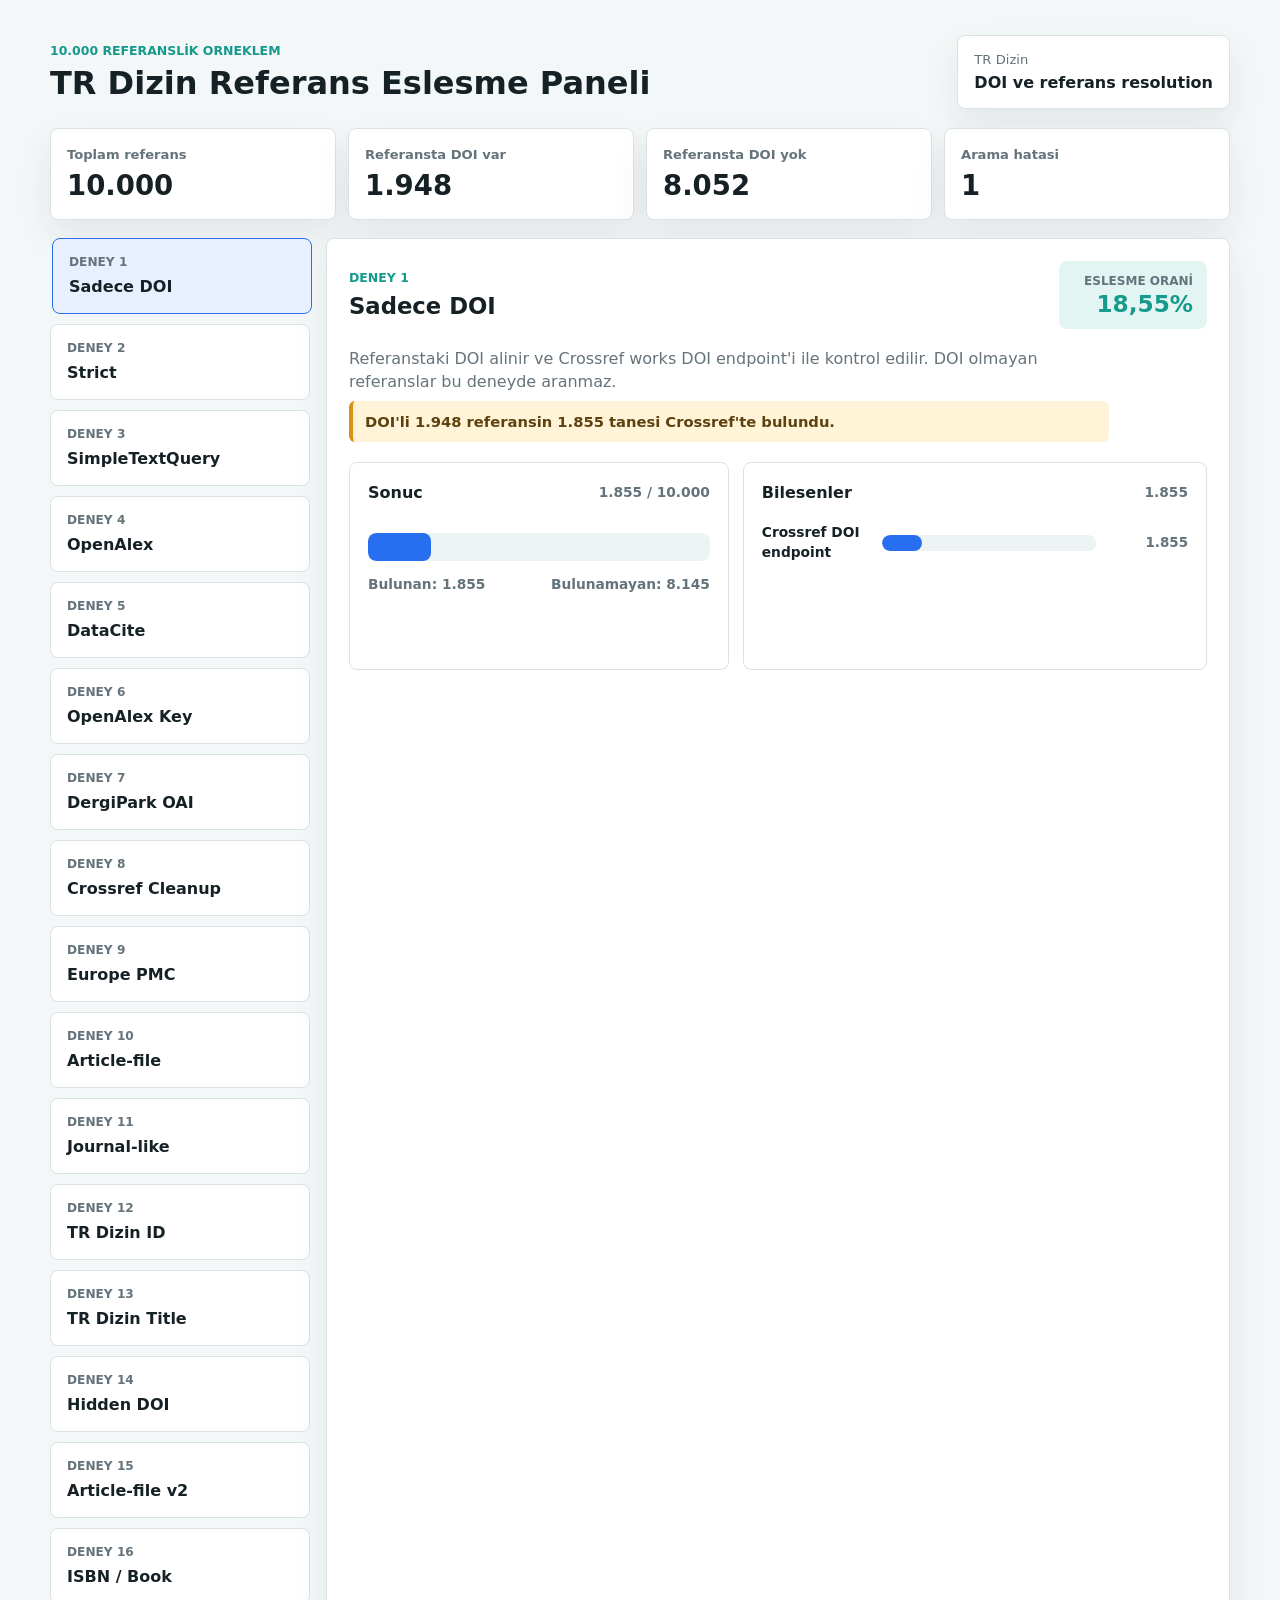
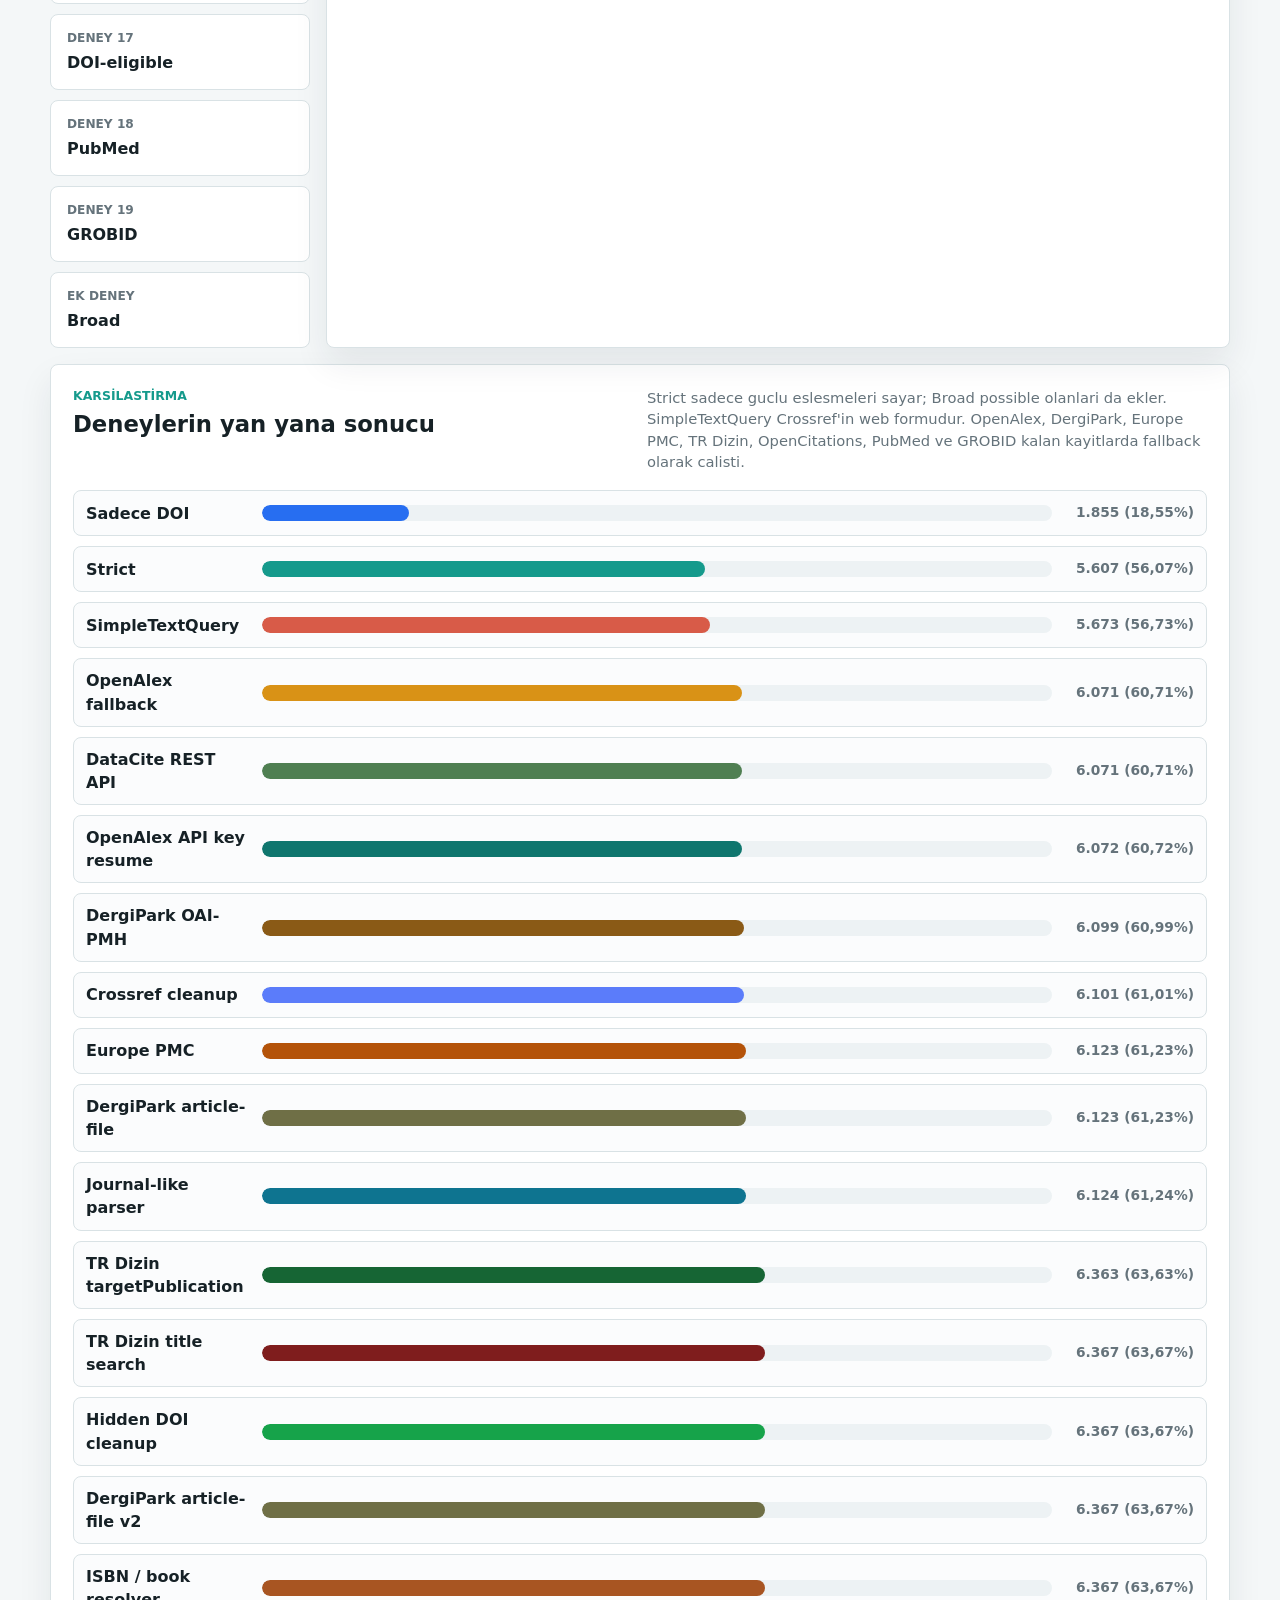
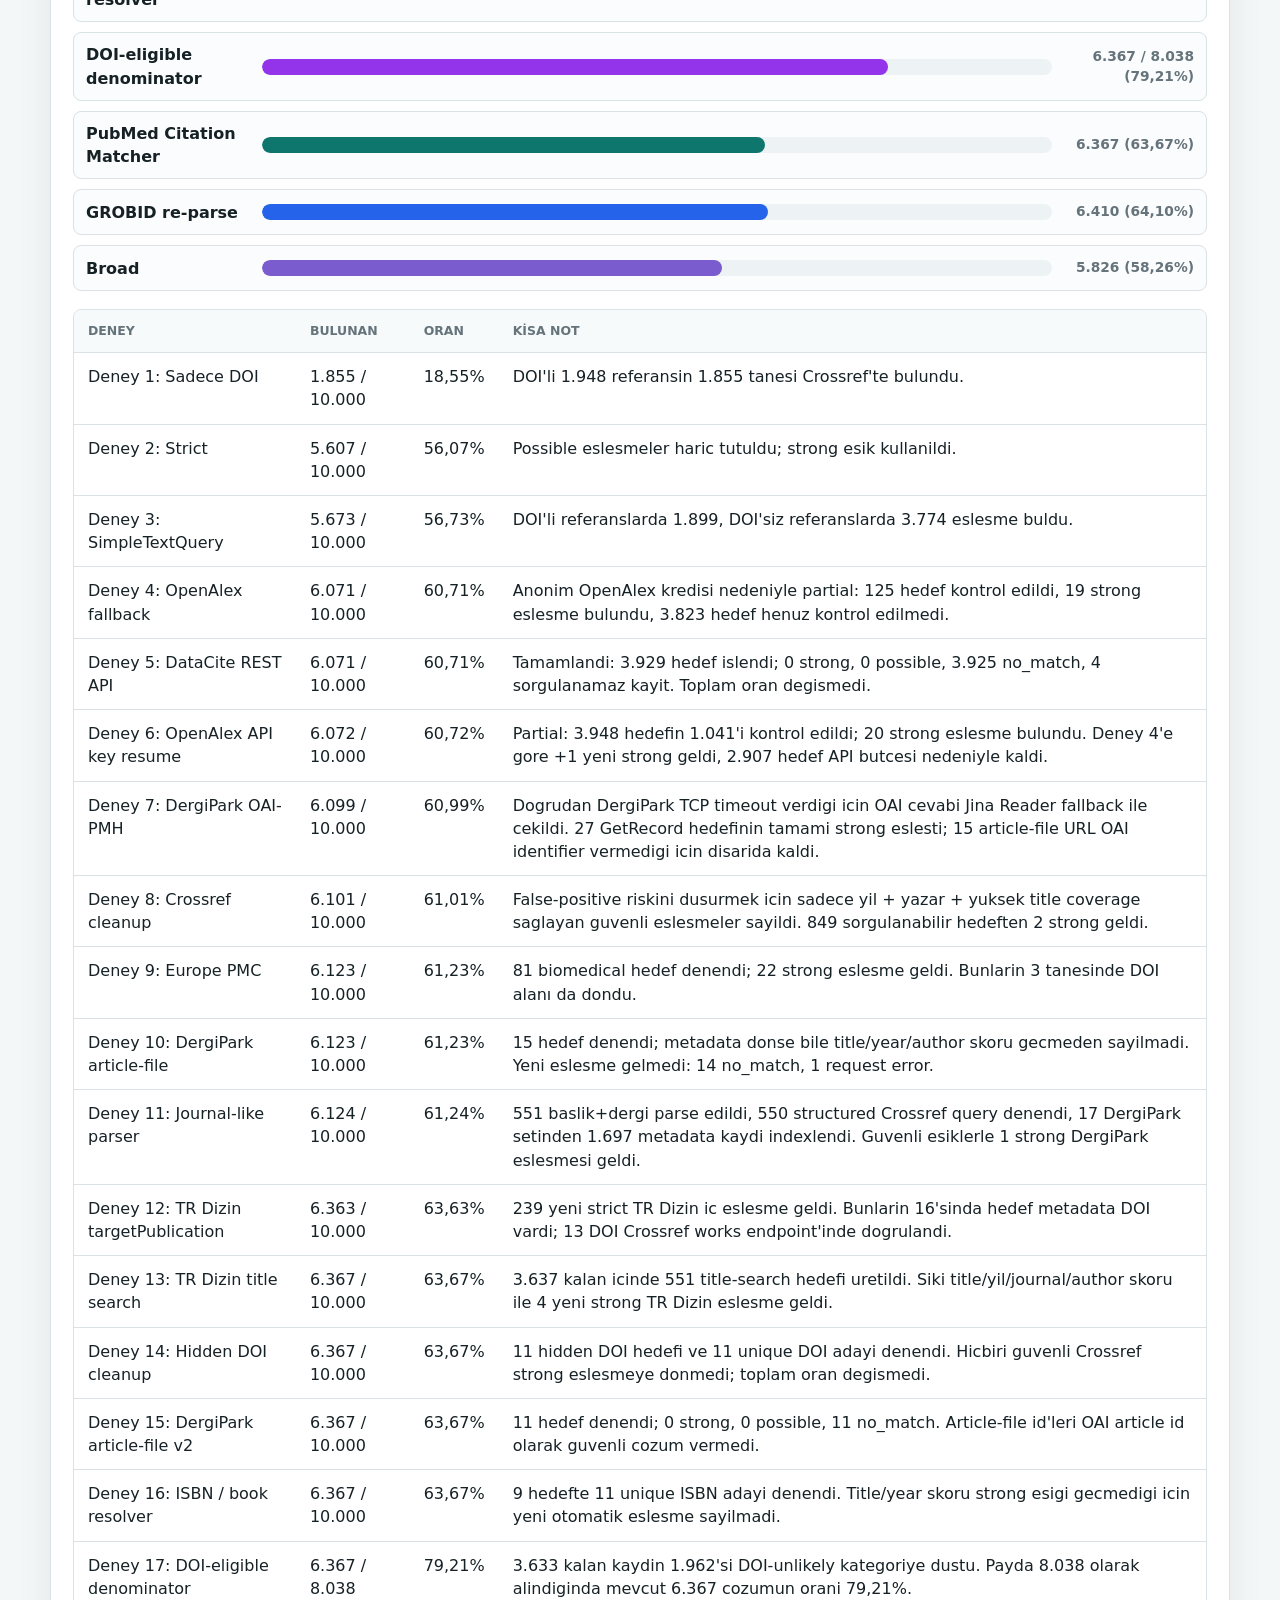
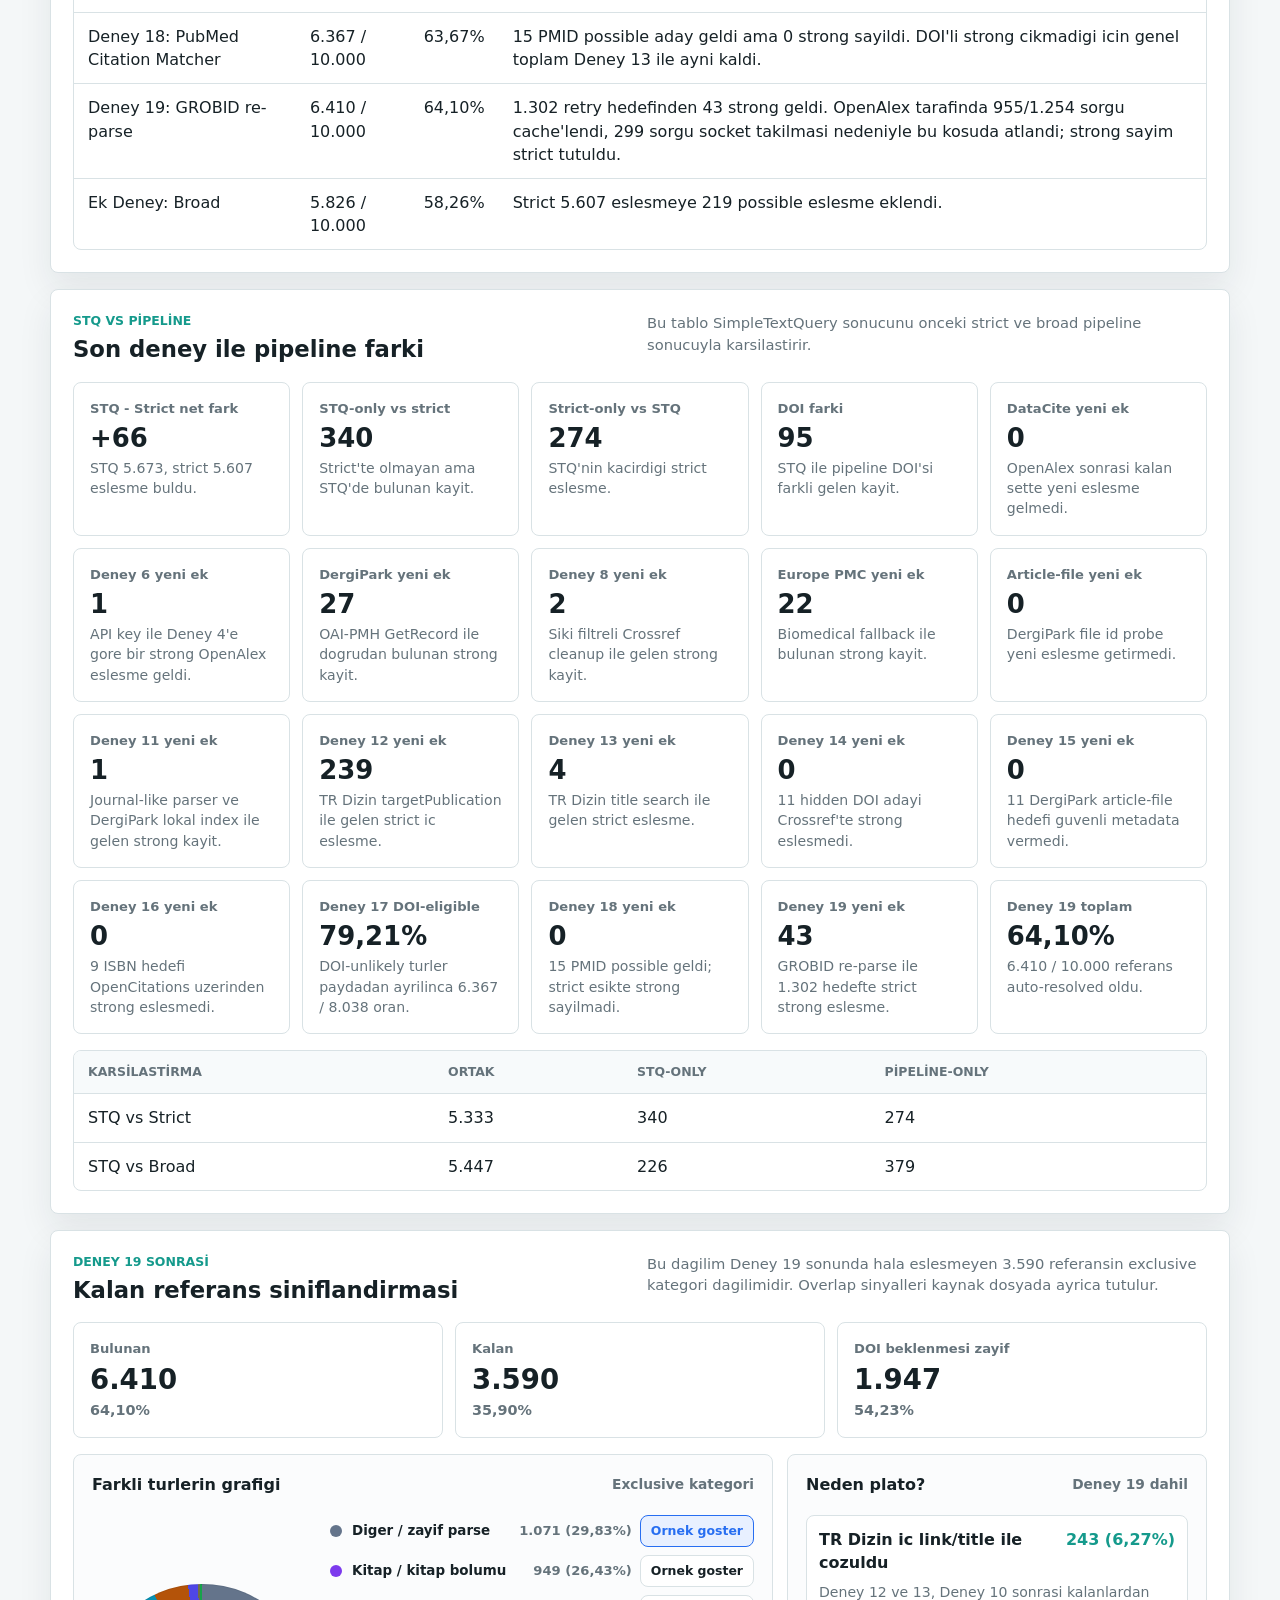
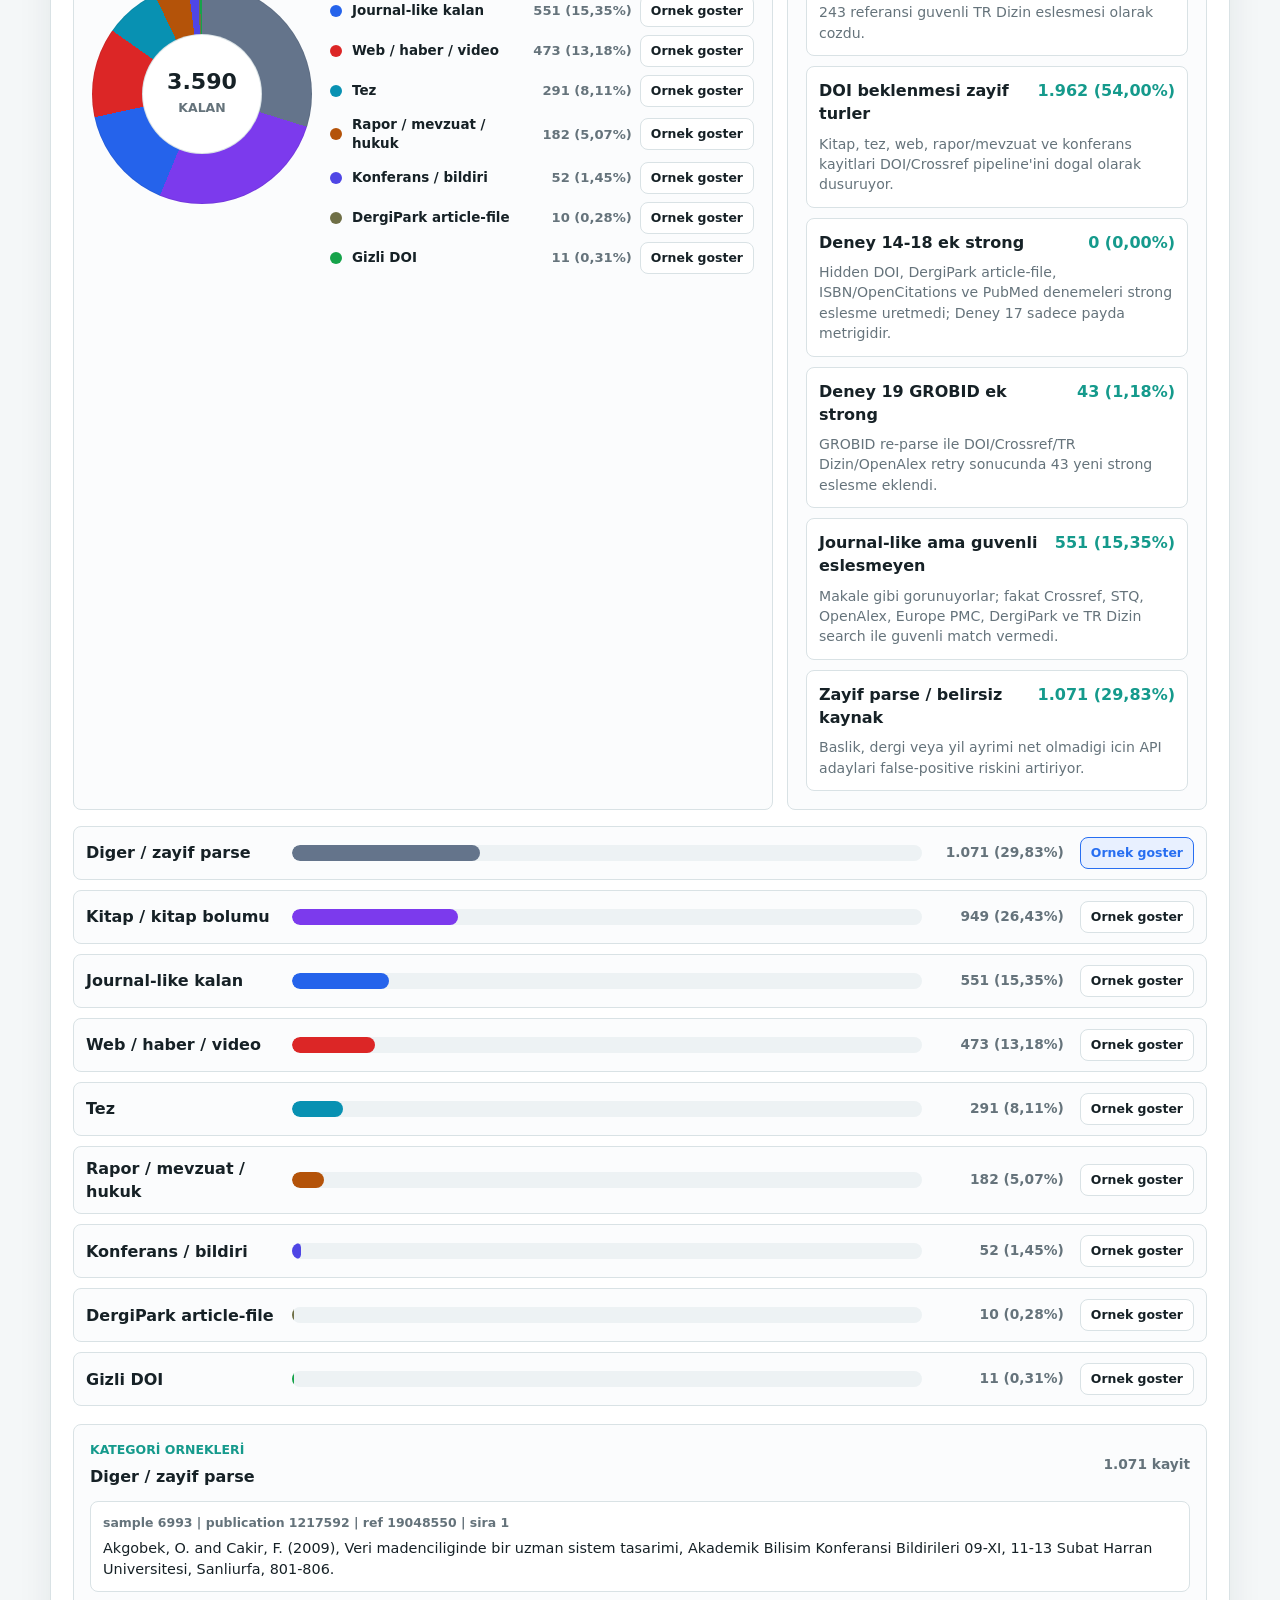
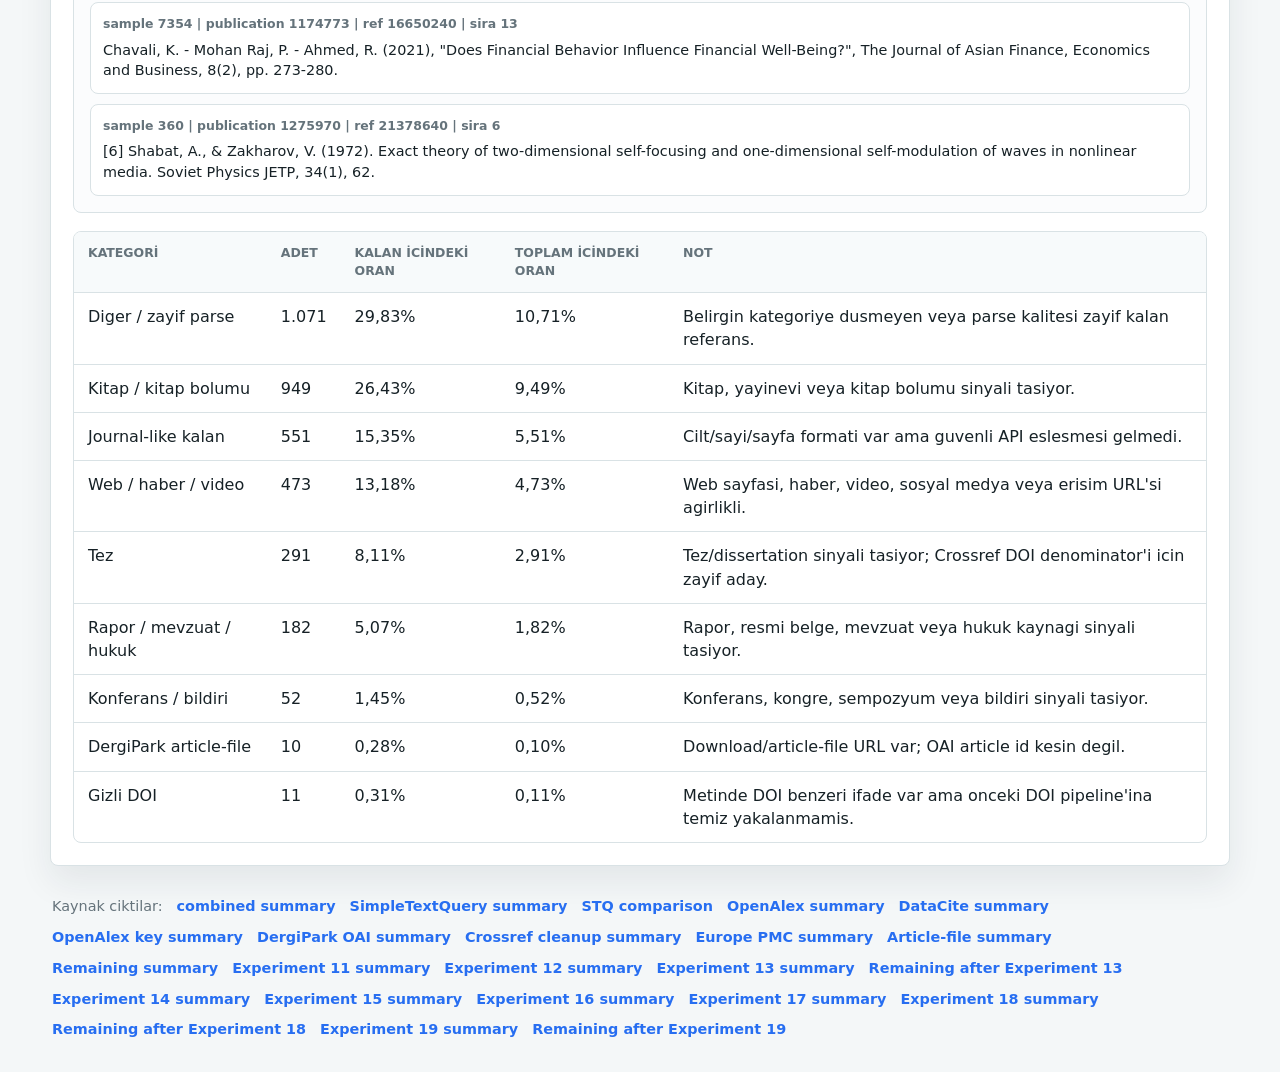
==== crossref_stats_dashboard/index.html @ e0c3d5b5 "Add TR Dizin reference matching bundle" ====
<!doctype html>
<html lang="tr">
  <head>
    <meta charset="utf-8">
    <meta name="viewport" content="width=device-width, initial-scale=1">
    <title>TR Dizin Referans Eslesme Paneli</title>
    <link rel="stylesheet" href="styles.css">
  </head>
  <body>
    <main class="dashboard-shell">
      <header class="topbar">
        <div>
          <p class="eyebrow">10.000 referanslik orneklem</p>
          <h1>TR Dizin Referans Eslesme Paneli</h1>
        </div>
        <div class="run-meta" aria-label="Calisma ozeti">
          <span>TR Dizin</span>
          <strong>DOI ve referans resolution</strong>
        </div>
      </header>

      <section class="summary-strip" aria-label="Genel metrikler">
        <article class="metric-tile">
          <span>Toplam referans</span>
          <strong id="totalReferences">10.000</strong>
        </article>
        <article class="metric-tile">
          <span>Referansta DOI var</span>
          <strong id="doiReferences">1.948</strong>
        </article>
        <article class="metric-tile">
          <span>Referansta DOI yok</span>
          <strong id="noDoiReferences">8.052</strong>
        </article>
        <article class="metric-tile">
          <span>Arama hatasi</span>
          <strong id="searchErrors">0</strong>
        </article>
      </section>

      <section class="experiment-layout">
        <aside class="experiment-list" aria-label="Deney secimi">
          <button class="experiment-button is-active" type="button" data-experiment="doi">
            <span>Deney 1</span>
            <strong>Sadece DOI</strong>
          </button>
          <button class="experiment-button" type="button" data-experiment="strict">
            <span>Deney 2</span>
            <strong>Strict</strong>
          </button>
          <button class="experiment-button" type="button" data-experiment="stq">
            <span>Deney 3</span>
            <strong>SimpleTextQuery</strong>
          </button>
          <button class="experiment-button" type="button" data-experiment="openalex">
            <span>Deney 4</span>
            <strong>OpenAlex</strong>
          </button>
          <button class="experiment-button" type="button" data-experiment="datacite">
            <span>Deney 5</span>
            <strong>DataCite</strong>
          </button>
          <button class="experiment-button" type="button" data-experiment="openalex-key">
            <span>Deney 6</span>
            <strong>OpenAlex Key</strong>
          </button>
          <button class="experiment-button" type="button" data-experiment="dergipark">
            <span>Deney 7</span>
            <strong>DergiPark OAI</strong>
          </button>
          <button class="experiment-button" type="button" data-experiment="crossref-cleanup">
            <span>Deney 8</span>
            <strong>Crossref Cleanup</strong>
          </button>
          <button class="experiment-button" type="button" data-experiment="europepmc">
            <span>Deney 9</span>
            <strong>Europe PMC</strong>
          </button>
          <button class="experiment-button" type="button" data-experiment="dergipark-file">
            <span>Deney 10</span>
            <strong>Article-file</strong>
          </button>
          <button class="experiment-button" type="button" data-experiment="journal-like-parser">
            <span>Deney 11</span>
            <strong>Journal-like</strong>
          </button>
          <button class="experiment-button" type="button" data-experiment="trdizin-target">
            <span>Deney 12</span>
            <strong>TR Dizin ID</strong>
          </button>
          <button class="experiment-button" type="button" data-experiment="trdizin-title">
            <span>Deney 13</span>
            <strong>TR Dizin Title</strong>
          </button>
          <button class="experiment-button" type="button" data-experiment="hidden-doi">
            <span>Deney 14</span>
            <strong>Hidden DOI</strong>
          </button>
          <button class="experiment-button" type="button" data-experiment="dergipark-file-v2">
            <span>Deney 15</span>
            <strong>Article-file v2</strong>
          </button>
          <button class="experiment-button" type="button" data-experiment="isbn-book">
            <span>Deney 16</span>
            <strong>ISBN / Book</strong>
          </button>
          <button class="experiment-button" type="button" data-experiment="doi-eligible">
            <span>Deney 17</span>
            <strong>DOI-eligible</strong>
          </button>
          <button class="experiment-button" type="button" data-experiment="pubmed">
            <span>Deney 18</span>
            <strong>PubMed</strong>
          </button>
          <button class="experiment-button" type="button" data-experiment="grobid-reparse">
            <span>Deney 19</span>
            <strong>GROBID</strong>
          </button>
          <button class="experiment-button" type="button" data-experiment="broad">
            <span>Ek Deney</span>
            <strong>Broad</strong>
          </button>
        </aside>

        <section class="experiment-detail" aria-live="polite">
          <div class="detail-heading">
            <div>
              <p id="experimentLabel" class="eyebrow">Deney 1</p>
              <h2 id="experimentTitle">Sadece DOI</h2>
            </div>
            <div class="rate-badge">
              <span>Eslesme orani</span>
              <strong id="experimentRate">18,55%</strong>
            </div>
          </div>

          <p id="experimentDescription" class="experiment-copy">
            Referanstaki DOI alinir ve Crossref works DOI endpoint'i ile kontrol edilir.
          </p>
          <p id="experimentNote" class="experiment-note">
            DOI'li 1.948 referansin 1.855 tanesi Crossref'te bulundu.
          </p>

          <div class="result-grid">
            <article class="result-panel">
              <div class="panel-title-row">
                <h3>Sonuc</h3>
                <span id="matchCount">1.855 / 10.000</span>
              </div>
              <div class="bar-track" aria-hidden="true">
                <div id="matchBar" class="bar-fill"></div>
              </div>
              <div class="split-row">
                <span id="foundText">Bulunan: 1.855</span>
                <span id="missingText">Bulunamayan: 8.145</span>
              </div>
            </article>

            <article class="result-panel">
              <div class="panel-title-row">
                <h3>Bilesenler</h3>
                <span id="componentTotal">1.855</span>
              </div>
              <div id="componentBars" class="component-bars"></div>
            </article>
          </div>
        </section>
      </section>

      <section class="comparison-section">
        <div class="section-heading">
          <div>
            <p class="eyebrow">Karsilastirma</p>
            <h2>Deneylerin yan yana sonucu</h2>
          </div>
          <p>Strict sadece guclu eslesmeleri sayar; Broad possible olanlari da ekler. SimpleTextQuery Crossref'in web formudur. OpenAlex, DergiPark, Europe PMC, TR Dizin, OpenCitations, PubMed ve GROBID kalan kayitlarda fallback olarak calisti.</p>
        </div>

        <div id="comparisonBars" class="comparison-bars" aria-label="Deney eslesme oranlari"></div>

        <div class="table-wrap">
          <table>
            <thead>
              <tr>
                <th>Deney</th>
                <th>Bulunan</th>
                <th>Oran</th>
                <th>Kisa not</th>
              </tr>
            </thead>
            <tbody id="experimentTable"></tbody>
          </table>
        </div>
      </section>

      <section class="comparison-section">
        <div class="section-heading">
          <div>
            <p class="eyebrow">STQ vs Pipeline</p>
            <h2>Son deney ile pipeline farki</h2>
          </div>
          <p>Bu tablo SimpleTextQuery sonucunu onceki strict ve broad pipeline sonucuyla karsilastirir.</p>
        </div>

        <div class="delta-grid">
          <article class="delta-tile">
            <span>STQ - Strict net fark</span>
            <strong>+66</strong>
            <p>STQ 5.673, strict 5.607 eslesme buldu.</p>
          </article>
          <article class="delta-tile">
            <span>STQ-only vs strict</span>
            <strong>340</strong>
            <p>Strict'te olmayan ama STQ'de bulunan kayit.</p>
          </article>
          <article class="delta-tile">
            <span>Strict-only vs STQ</span>
            <strong>274</strong>
            <p>STQ'nin kacirdigi strict eslesme.</p>
          </article>
          <article class="delta-tile">
            <span>DOI farki</span>
            <strong>95</strong>
            <p>STQ ile pipeline DOI'si farkli gelen kayit.</p>
          </article>
          <article class="delta-tile">
            <span>DataCite yeni ek</span>
            <strong>0</strong>
            <p>OpenAlex sonrasi kalan sette yeni eslesme gelmedi.</p>
          </article>
          <article class="delta-tile">
            <span>Deney 6 yeni ek</span>
            <strong>1</strong>
            <p>API key ile Deney 4'e gore bir strong OpenAlex eslesme geldi.</p>
          </article>
          <article class="delta-tile">
            <span>DergiPark yeni ek</span>
            <strong>27</strong>
            <p>OAI-PMH GetRecord ile dogrudan bulunan strong kayit.</p>
          </article>
          <article class="delta-tile">
            <span>Deney 8 yeni ek</span>
            <strong>2</strong>
            <p>Siki filtreli Crossref cleanup ile gelen strong kayit.</p>
          </article>
          <article class="delta-tile">
            <span>Europe PMC yeni ek</span>
            <strong>22</strong>
            <p>Biomedical fallback ile bulunan strong kayit.</p>
          </article>
          <article class="delta-tile">
            <span>Article-file yeni ek</span>
            <strong>0</strong>
            <p>DergiPark file id probe yeni eslesme getirmedi.</p>
          </article>
          <article class="delta-tile">
            <span>Deney 11 yeni ek</span>
            <strong>1</strong>
            <p>Journal-like parser ve DergiPark lokal index ile gelen strong kayit.</p>
          </article>
          <article class="delta-tile">
            <span>Deney 12 yeni ek</span>
            <strong>239</strong>
            <p>TR Dizin targetPublication ile gelen strict ic eslesme.</p>
          </article>
          <article class="delta-tile">
            <span>Deney 13 yeni ek</span>
            <strong>4</strong>
            <p>TR Dizin title search ile gelen strict eslesme.</p>
          </article>
          <article class="delta-tile">
            <span>Deney 14 yeni ek</span>
            <strong>0</strong>
            <p>11 hidden DOI adayi Crossref'te strong eslesmedi.</p>
          </article>
          <article class="delta-tile">
            <span>Deney 15 yeni ek</span>
            <strong>0</strong>
            <p>11 DergiPark article-file hedefi guvenli metadata vermedi.</p>
          </article>
          <article class="delta-tile">
            <span>Deney 16 yeni ek</span>
            <strong>0</strong>
            <p>9 ISBN hedefi OpenCitations uzerinden strong eslesmedi.</p>
          </article>
          <article class="delta-tile">
            <span>Deney 17 DOI-eligible</span>
            <strong>79,21%</strong>
            <p>DOI-unlikely turler paydadan ayrilinca 6.367 / 8.038 oran.</p>
          </article>
          <article class="delta-tile">
            <span>Deney 18 yeni ek</span>
            <strong>0</strong>
            <p>15 PMID possible geldi; strict esikte strong sayilmadi.</p>
          </article>
          <article class="delta-tile">
            <span>Deney 19 yeni ek</span>
            <strong>43</strong>
            <p>GROBID re-parse ile 1.302 hedefte strict strong eslesme.</p>
          </article>
          <article class="delta-tile">
            <span>Deney 19 toplam</span>
            <strong>64,10%</strong>
            <p>6.410 / 10.000 referans auto-resolved oldu.</p>
          </article>
        </div>

        <div class="table-wrap compact-table">
          <table>
            <thead>
              <tr>
                <th>Karsilastirma</th>
                <th>Ortak</th>
                <th>STQ-only</th>
                <th>Pipeline-only</th>
              </tr>
            </thead>
            <tbody>
              <tr>
                <td>STQ vs Strict</td>
                <td>5.333</td>
                <td>340</td>
                <td>274</td>
              </tr>
              <tr>
                <td>STQ vs Broad</td>
                <td>5.447</td>
                <td>226</td>
                <td>379</td>
              </tr>
            </tbody>
          </table>
        </div>
      </section>

      <section class="comparison-section">
        <div class="section-heading">
          <div>
            <p class="eyebrow">Deney 19 sonrasi</p>
            <h2>Kalan referans siniflandirmasi</h2>
          </div>
          <p>Bu dagilim Deney 19 sonunda hala eslesmeyen 3.590 referansin exclusive kategori dagilimidir. Overlap sinyalleri kaynak dosyada ayrica tutulur.</p>
        </div>

        <div class="remaining-metrics">
          <article class="metric-tile">
            <span>Bulunan</span>
            <strong id="remainingFound">6.410</strong>
            <p id="remainingFoundRate">64,10%</p>
          </article>
          <article class="metric-tile">
            <span>Kalan</span>
            <strong id="remainingCount">3.590</strong>
            <p id="remainingRate">35,90%</p>
          </article>
          <article class="metric-tile">
            <span>DOI beklenmesi zayif</span>
            <strong id="doiUnlikelyCount">1.947</strong>
            <p id="doiUnlikelyRate">54,23%</p>
          </article>
        </div>

        <div class="type-chart-layout">
          <article class="type-chart-panel">
            <div class="panel-title-row">
              <h3>Farkli turlerin grafigi</h3>
              <span>Exclusive kategori</span>
            </div>
            <div class="type-chart-content">
              <div id="remainingTypeDonut" class="donut-chart" role="img" aria-label="Kalan referans tur dagilimi">
                <span>
                  <strong id="remainingTypeDonutCount">3.590</strong>
                  <small>Kalan</small>
                </span>
              </div>
              <div id="remainingTypeLegend" class="donut-legend"></div>
            </div>
          </article>

          <article class="type-chart-panel">
            <div class="panel-title-row">
              <h3>Neden plato?</h3>
              <span>Deney 19 dahil</span>
            </div>
            <div id="remainingReasonList" class="reason-list"></div>
          </article>
        </div>

        <div id="remainingCategoryBars" class="comparison-bars" aria-label="Kalan kategori oranlari"></div>
        <div id="categoryExamplePanel" class="category-example-panel" aria-live="polite"></div>

        <div class="table-wrap">
          <table>
            <thead>
              <tr>
                <th>Kategori</th>
                <th>Adet</th>
                <th>Kalan icindeki oran</th>
                <th>Toplam icindeki oran</th>
                <th>Not</th>
              </tr>
            </thead>
            <tbody id="remainingCategoryTable"></tbody>
          </table>
        </div>
      </section>

      <footer class="source-footer">
        <span>Kaynak ciktilar:</span>
        <a href="../trdizin_crossref_doi_stats_10k/combined_crossref_matching_summary.json">combined summary</a>
        <a href="../trdizin_crossref_doi_stats_10k/simple_text_query_combined/simple_text_query_summary.json">SimpleTextQuery summary</a>
        <a href="../trdizin_crossref_doi_stats_10k/simple_text_query_combined/simple_text_query_vs_pipeline_summary.json">STQ comparison</a>
        <a href="../trdizin_crossref_doi_stats_10k/openalex_fallback/openalex_fallback_summary.json">OpenAlex summary</a>
        <a href="../trdizin_crossref_doi_stats_10k/datacite_fallback/datacite_fallback_summary.json">DataCite summary</a>
        <a href="../trdizin_crossref_doi_stats_10k/openalex_api_key_fallback/openalex_fallback_summary.json">OpenAlex key summary</a>
        <a href="../trdizin_crossref_doi_stats_10k/dergipark_oai_fallback/dergipark_oai_summary.json">DergiPark OAI summary</a>
        <a href="../trdizin_crossref_doi_stats_10k/crossref_cleanup_fallback/crossref_cleanup_summary.json">Crossref cleanup summary</a>
        <a href="../trdizin_crossref_doi_stats_10k/europepmc_fallback/europepmc_fallback_summary.json">Europe PMC summary</a>
        <a href="../trdizin_crossref_doi_stats_10k/dergipark_article_file_probe/dergipark_article_file_probe_summary.json">Article-file summary</a>
        <a href="../trdizin_crossref_doi_stats_10k/remaining_after_experiment10/remaining_after_experiment10_summary.json">Remaining summary</a>
        <a href="../trdizin_crossref_doi_stats_10k/experiment11_journal_like/experiment11_summary.json">Experiment 11 summary</a>
        <a href="../trdizin_crossref_doi_stats_10k/experiment12_trdizin_target/trdizin_target_publication_summary.json">Experiment 12 summary</a>
        <a href="../trdizin_crossref_doi_stats_10k/experiment13_trdizin_title_search/trdizin_title_search_summary.json">Experiment 13 summary</a>
        <a href="../trdizin_crossref_doi_stats_10k/remaining_after_experiment13/remaining_after_experiment13_summary.json">Remaining after Experiment 13</a>
        <a href="../trdizin_crossref_doi_stats_10k/experiment14_hidden_doi/hidden_doi_summary.json">Experiment 14 summary</a>
        <a href="../trdizin_crossref_doi_stats_10k/experiment15_dergipark_article_file/dergipark_article_file_summary.json">Experiment 15 summary</a>
        <a href="../trdizin_crossref_doi_stats_10k/experiment16_isbn_book/isbn_book_summary.json">Experiment 16 summary</a>
        <a href="../trdizin_crossref_doi_stats_10k/experiment17_doi_eligible_denominator/doi_eligible_denominator_summary.json">Experiment 17 summary</a>
        <a href="../trdizin_crossref_doi_stats_10k/experiment18_pubmed_citation_matcher/pubmed_citation_summary.json">Experiment 18 summary</a>
        <a href="../trdizin_crossref_doi_stats_10k/remaining_after_experiment18/remaining_after_experiment18_summary.json">Remaining after Experiment 18</a>
        <a href="../trdizin_crossref_doi_stats_10k/experiment19_grobid_reparse/grobid_reparse_summary.json">Experiment 19 summary</a>
        <a href="../trdizin_crossref_doi_stats_10k/remaining_after_experiment19/remaining_after_experiment19_summary.json">Remaining after Experiment 19</a>
      </footer>
    </main>

    <script src="app.js"></script>
  </body>
</html>
---- crossref_stats_dashboard/styles.css ----
:root {
  --bg: #f4f7f8;
  --panel: #ffffff;
  --ink: #162126;
  --muted: #65737b;
  --line: #d9e2e5;
  --blue: #276ef1;
  --teal: #159a8c;
  --amber: #d99216;
  --coral: #d85b48;
  --violet: #7a5ccf;
  --soft-blue: #e8f0ff;
  --soft-teal: #e3f5f2;
  --soft-amber: #fff3d8;
  --soft-coral: #fde9e5;
  --shadow: 0 16px 34px rgba(20, 39, 48, 0.08);
}

* {
  box-sizing: border-box;
}

body {
  margin: 0;
  background: var(--bg);
  color: var(--ink);
  font-family: Inter, ui-sans-serif, system-ui, -apple-system, BlinkMacSystemFont, "Segoe UI", sans-serif;
  line-height: 1.45;
}

button,
input,
select,
textarea {
  font: inherit;
}

.dashboard-shell {
  width: min(1180px, calc(100% - 32px));
  margin: 0 auto;
  padding: 24px 0 32px;
}

.topbar {
  min-height: 96px;
  display: flex;
  align-items: center;
  justify-content: space-between;
  gap: 20px;
}

.eyebrow {
  margin: 0 0 6px;
  color: var(--teal);
  font-size: 0.78rem;
  font-weight: 800;
  text-transform: uppercase;
}

h1,
h2,
h3,
p {
  margin-top: 0;
}

h1 {
  margin-bottom: 0;
  font-size: 2rem;
  line-height: 1.12;
}

h2 {
  margin-bottom: 0;
  font-size: 1.42rem;
  line-height: 1.2;
}

h3 {
  margin-bottom: 0;
  font-size: 1rem;
}

.run-meta {
  min-width: 220px;
  padding: 14px 16px;
  border: 1px solid var(--line);
  border-radius: 8px;
  background: var(--panel);
  box-shadow: var(--shadow);
}

.run-meta span,
.run-meta strong {
  display: block;
}

.run-meta span {
  color: var(--muted);
  font-size: 0.82rem;
}

.run-meta strong {
  margin-top: 2px;
}

.summary-strip {
  display: grid;
  grid-template-columns: repeat(4, minmax(0, 1fr));
  gap: 12px;
  margin: 8px 0 18px;
}

.metric-tile,
.result-panel,
.delta-tile {
  border: 1px solid var(--line);
  border-radius: 8px;
  background: var(--panel);
  box-shadow: var(--shadow);
}

.metric-tile {
  min-height: 92px;
  padding: 16px;
}

.metric-tile span,
.delta-tile span {
  display: block;
  color: var(--muted);
  font-size: 0.82rem;
  font-weight: 700;
}

.metric-tile strong {
  display: block;
  margin-top: 6px;
  font-size: 1.72rem;
  line-height: 1.1;
}

.experiment-layout {
  display: grid;
  grid-template-columns: 260px minmax(0, 1fr);
  gap: 16px;
  align-items: stretch;
}

.experiment-list {
  display: grid;
  gap: 10px;
  align-content: start;
}

.experiment-button {
  width: 100%;
  min-height: 76px;
  padding: 14px 16px;
  border: 1px solid var(--line);
  border-radius: 8px;
  background: var(--panel);
  color: var(--ink);
  cursor: pointer;
  text-align: left;
  transition: border-color 160ms ease, background 160ms ease, transform 160ms ease;
}

.experiment-button:hover {
  border-color: var(--blue);
}

.experiment-button:focus-visible {
  outline: 3px solid rgba(39, 110, 241, 0.24);
  outline-offset: 2px;
}

.experiment-button.is-active {
  border-color: var(--blue);
  background: var(--soft-blue);
  transform: translateX(2px);
}

.experiment-button span,
.experiment-button strong {
  display: block;
}

.experiment-button span {
  color: var(--muted);
  font-size: 0.76rem;
  font-weight: 800;
  text-transform: uppercase;
}

.experiment-button strong {
  margin-top: 4px;
  font-size: 1rem;
}

.experiment-detail,
.comparison-section {
  border: 1px solid var(--line);
  border-radius: 8px;
  background: var(--panel);
  box-shadow: var(--shadow);
}

.experiment-detail {
  padding: 22px;
}

.detail-heading,
.section-heading,
.panel-title-row,
.split-row,
.comparison-row {
  display: flex;
  align-items: center;
  justify-content: space-between;
  gap: 16px;
}

.rate-badge {
  min-width: 148px;
  padding: 12px 14px;
  border-radius: 8px;
  background: var(--soft-teal);
  text-align: right;
}

.rate-badge span {
  display: block;
  color: var(--muted);
  font-size: 0.75rem;
  font-weight: 800;
  text-transform: uppercase;
}

.rate-badge strong {
  display: block;
  margin-top: 2px;
  color: var(--teal);
  font-size: 1.45rem;
  line-height: 1.05;
}

.experiment-copy {
  max-width: 720px;
  margin: 18px 0 8px;
  color: var(--muted);
}

.experiment-note {
  max-width: 760px;
  margin-bottom: 20px;
  padding: 10px 12px;
  border-left: 4px solid var(--amber);
  border-radius: 6px;
  background: var(--soft-amber);
  color: #5d4210;
  font-size: 0.92rem;
  font-weight: 700;
}

.result-grid {
  display: grid;
  grid-template-columns: minmax(0, 0.9fr) minmax(0, 1.1fr);
  gap: 14px;
}

.result-panel {
  min-height: 208px;
  padding: 18px;
  box-shadow: none;
}

.panel-title-row span,
.split-row span {
  color: var(--muted);
  font-size: 0.86rem;
  font-weight: 700;
}

.bar-track {
  width: 100%;
  height: 28px;
  margin: 28px 0 14px;
  overflow: hidden;
  border-radius: 8px;
  background: #edf2f4;
}

.bar-fill {
  height: 100%;
  width: 0;
  min-width: 2px;
  border-radius: 8px;
  background: var(--blue);
  transition: width 260ms ease;
}

.component-bars {
  display: grid;
  gap: 12px;
  margin-top: 18px;
}

.component-item {
  display: grid;
  grid-template-columns: minmax(110px, 1fr) minmax(0, 2fr) 82px;
  gap: 10px;
  align-items: center;
  min-height: 34px;
}

.component-label {
  color: var(--ink);
  font-size: 0.86rem;
  font-weight: 700;
}

.component-track {
  height: 16px;
  overflow: hidden;
  border-radius: 8px;
  background: #edf2f4;
}

.component-fill {
  height: 100%;
  width: 0;
  border-radius: 8px;
  transition: width 260ms ease;
}

.component-value {
  color: var(--muted);
  font-size: 0.84rem;
  font-weight: 800;
  text-align: right;
}

.comparison-section {
  margin-top: 16px;
  padding: 22px;
}

.section-heading {
  align-items: flex-start;
  margin-bottom: 18px;
}

.section-heading p:last-child {
  max-width: 560px;
  margin-bottom: 0;
  color: var(--muted);
  font-size: 0.92rem;
}

.comparison-bars {
  display: grid;
  gap: 10px;
  margin-bottom: 18px;
}

.comparison-row {
  min-height: 46px;
  padding: 10px 12px;
  border: 1px solid var(--line);
  border-radius: 8px;
  background: #fbfcfd;
}

.remaining-row {
  display: flex;
  align-items: center;
  justify-content: space-between;
  gap: 16px;
  min-height: 46px;
  padding: 10px 12px;
  border: 1px solid var(--line);
  border-radius: 8px;
  background: #fbfcfd;
}

.comparison-name {
  width: 160px;
  font-weight: 800;
}

.remaining-name {
  width: 190px;
  font-weight: 800;
}

.category-example-button {
  min-width: 104px;
  min-height: 32px;
  padding: 7px 10px;
  border: 1px solid var(--line);
  border-radius: 8px;
  background: var(--panel);
  color: var(--ink);
  cursor: pointer;
  font-size: 0.78rem;
  font-weight: 800;
  line-height: 1.1;
  white-space: nowrap;
}

.category-example-button:hover,
.category-example-button.is-active {
  border-color: var(--blue);
  background: var(--soft-blue);
  color: var(--blue);
}

.category-example-button:focus-visible {
  outline: 3px solid rgba(39, 110, 241, 0.24);
  outline-offset: 2px;
}

.comparison-track {
  flex: 1;
  height: 16px;
  overflow: hidden;
  border-radius: 8px;
  background: #edf2f4;
}

.comparison-fill {
  height: 100%;
  border-radius: 8px;
}

.comparison-value {
  width: 126px;
  color: var(--muted);
  font-size: 0.86rem;
  font-weight: 800;
  text-align: right;
}

.table-wrap {
  overflow-x: auto;
  border: 1px solid var(--line);
  border-radius: 8px;
}

table {
  width: 100%;
  border-collapse: collapse;
  min-width: 680px;
}

th,
td {
  padding: 12px 14px;
  border-bottom: 1px solid var(--line);
  text-align: left;
  vertical-align: top;
}

th {
  background: #f7fafb;
  color: var(--muted);
  font-size: 0.78rem;
  text-transform: uppercase;
}

tr:last-child td {
  border-bottom: 0;
}

.delta-grid {
  display: grid;
  grid-template-columns: repeat(auto-fit, minmax(190px, 1fr));
  gap: 12px;
  margin-bottom: 16px;
}

.remaining-metrics {
  display: grid;
  grid-template-columns: repeat(3, minmax(0, 1fr));
  gap: 12px;
  margin-bottom: 16px;
}

.remaining-metrics .metric-tile {
  box-shadow: none;
}

.remaining-metrics p {
  margin: 6px 0 0;
  color: var(--muted);
  font-size: 0.9rem;
  font-weight: 800;
}

.type-chart-layout {
  display: grid;
  grid-template-columns: minmax(0, 1.25fr) minmax(280px, 0.75fr);
  gap: 14px;
  margin-bottom: 16px;
}

.type-chart-panel {
  min-height: 300px;
  padding: 18px;
  border: 1px solid var(--line);
  border-radius: 8px;
  background: #fbfcfd;
}

.type-chart-content {
  display: grid;
  grid-template-columns: 220px minmax(0, 1fr);
  gap: 18px;
  align-items: center;
  margin-top: 18px;
}

.donut-chart {
  width: 220px;
  aspect-ratio: 1;
  display: grid;
  place-items: center;
  border-radius: 50%;
  box-shadow: inset 0 0 0 1px rgba(22, 33, 38, 0.08);
}

.donut-chart > span {
  width: 118px;
  aspect-ratio: 1;
  display: flex;
  flex-direction: column;
  align-items: center;
  justify-content: center;
  gap: 6px;
  border-radius: 50%;
  background: var(--panel);
  text-align: center;
  box-shadow: 0 0 0 1px var(--line);
}

.donut-chart strong,
.donut-chart small {
  display: block;
}

.donut-chart strong {
  font-size: 1.38rem;
  line-height: 1;
}

.donut-chart small {
  color: var(--muted);
  font-size: 0.78rem;
  font-weight: 800;
  text-transform: uppercase;
}

.donut-legend {
  display: grid;
  gap: 8px;
}

.legend-item {
  display: grid;
  grid-template-columns: 14px minmax(0, 1fr) auto auto;
  gap: 8px;
  align-items: center;
  min-height: 28px;
  color: var(--muted);
  font-size: 0.84rem;
}

.legend-swatch {
  width: 12px;
  aspect-ratio: 1;
  border-radius: 999px;
}

.legend-label {
  color: var(--ink);
  font-weight: 700;
}

.legend-item strong {
  color: var(--muted);
  font-size: 0.82rem;
  text-align: right;
}

.reason-list {
  display: grid;
  gap: 10px;
  margin-top: 18px;
}

.category-example-panel {
  display: grid;
  gap: 12px;
  margin: 2px 0 18px;
  padding: 16px;
  border: 1px solid var(--line);
  border-radius: 8px;
  background: #fbfcfd;
}

.example-count {
  color: var(--muted);
  font-size: 0.84rem;
  font-weight: 800;
  white-space: nowrap;
}

.category-example-list {
  display: grid;
  gap: 10px;
}

.category-example-item {
  padding: 12px;
  border: 1px solid var(--line);
  border-radius: 8px;
  background: var(--panel);
}

.example-meta {
  margin-bottom: 6px;
  color: var(--muted);
  font-size: 0.78rem;
  font-weight: 800;
}

.category-example-item p {
  margin: 0;
  color: var(--ink);
  font-size: 0.9rem;
}

.reason-item {
  padding: 12px;
  border: 1px solid var(--line);
  border-radius: 8px;
  background: var(--panel);
}

.reason-top {
  display: flex;
  align-items: flex-start;
  justify-content: space-between;
  gap: 10px;
}

.reason-top span {
  font-weight: 800;
}

.reason-top strong {
  white-space: nowrap;
  color: var(--teal);
}

.reason-item p {
  margin: 8px 0 0;
  color: var(--muted);
  font-size: 0.88rem;
}

.delta-tile {
  min-height: 136px;
  padding: 16px;
  box-shadow: none;
}

.delta-tile strong {
  display: block;
  margin: 8px 0 6px;
  font-size: 1.62rem;
  line-height: 1;
}

.delta-tile p {
  margin-bottom: 0;
  color: var(--muted);
  font-size: 0.88rem;
}

.compact-table table {
  min-width: 540px;
}

.source-footer {
  display: flex;
  flex-wrap: wrap;
  gap: 10px 14px;
  align-items: center;
  margin-top: 16px;
  padding: 14px 2px 0;
  color: var(--muted);
  font-size: 0.9rem;
}

.source-footer a {
  color: var(--blue);
  font-weight: 700;
  text-decoration: none;
}

.source-footer a:hover {
  text-decoration: underline;
}

@media (max-width: 900px) {
  .summary-strip,
  .delta-grid,
  .remaining-metrics,
  .type-chart-layout {
    grid-template-columns: repeat(2, minmax(0, 1fr));
  }

  .type-chart-layout {
    grid-template-columns: 1fr;
  }

  .experiment-layout,
  .result-grid {
    grid-template-columns: 1fr;
  }

  .experiment-list {
    grid-template-columns: repeat(2, minmax(0, 1fr));
  }

  .experiment-button.is-active {
    transform: none;
  }

  .section-heading {
    display: block;
  }

  .section-heading p:last-child {
    margin-top: 10px;
  }
}

@media (max-width: 620px) {
  .dashboard-shell {
    width: min(100% - 20px, 1180px);
    padding-top: 14px;
  }

  .topbar,
  .detail-heading,
  .split-row,
  .comparison-row,
  .remaining-row {
    align-items: flex-start;
    flex-direction: column;
  }

  .run-meta,
  .rate-badge {
    width: 100%;
    text-align: left;
  }

  .summary-strip,
  .experiment-list,
  .delta-grid,
  .remaining-metrics,
  .type-chart-layout,
  .type-chart-content {
    grid-template-columns: 1fr;
  }

  h1 {
    font-size: 1.62rem;
  }

  .experiment-detail,
  .comparison-section {
    padding: 16px;
  }

  .component-item {
    grid-template-columns: 1fr;
    gap: 6px;
  }

	  .component-value,
	  .comparison-value {
	    width: auto;
	    text-align: left;
	  }

  .category-example-button {
    width: 100%;
  }

  .legend-item {
    grid-template-columns: 14px minmax(0, 1fr);
  }

  .legend-item strong {
    grid-column: 2;
    text-align: left;
  }

  .legend-item .category-example-button {
    grid-column: 1 / -1;
  }

	  .comparison-name,
	  .remaining-name {
	    width: auto;
	  }

  .comparison-track {
    width: 100%;
  }

  .donut-chart {
    width: min(220px, 100%);
    justify-self: center;
  }

  .legend-item {
    grid-template-columns: 14px minmax(0, 1fr);
  }

  .legend-item strong {
    grid-column: 2;
    text-align: left;
  }

  .reason-top {
    display: block;
  }

  .reason-top strong {
    display: block;
    margin-top: 4px;
  }
}
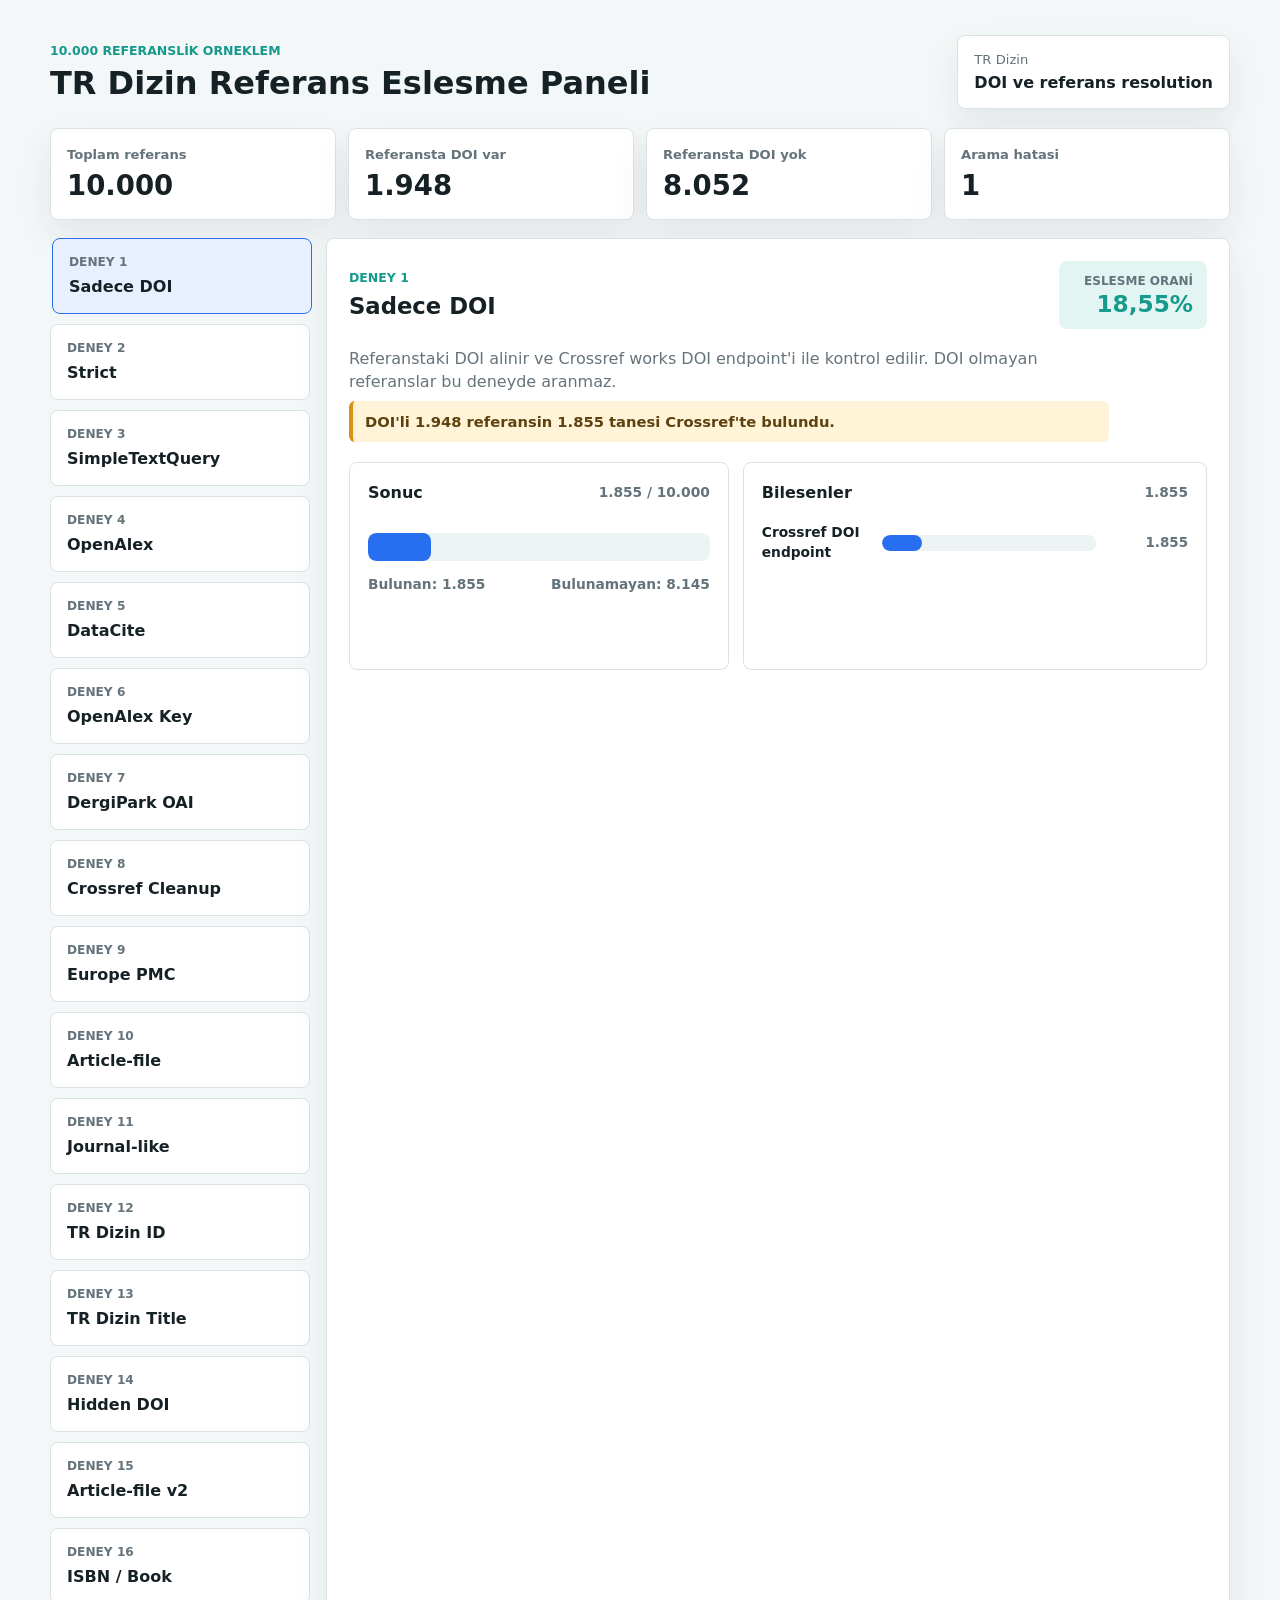
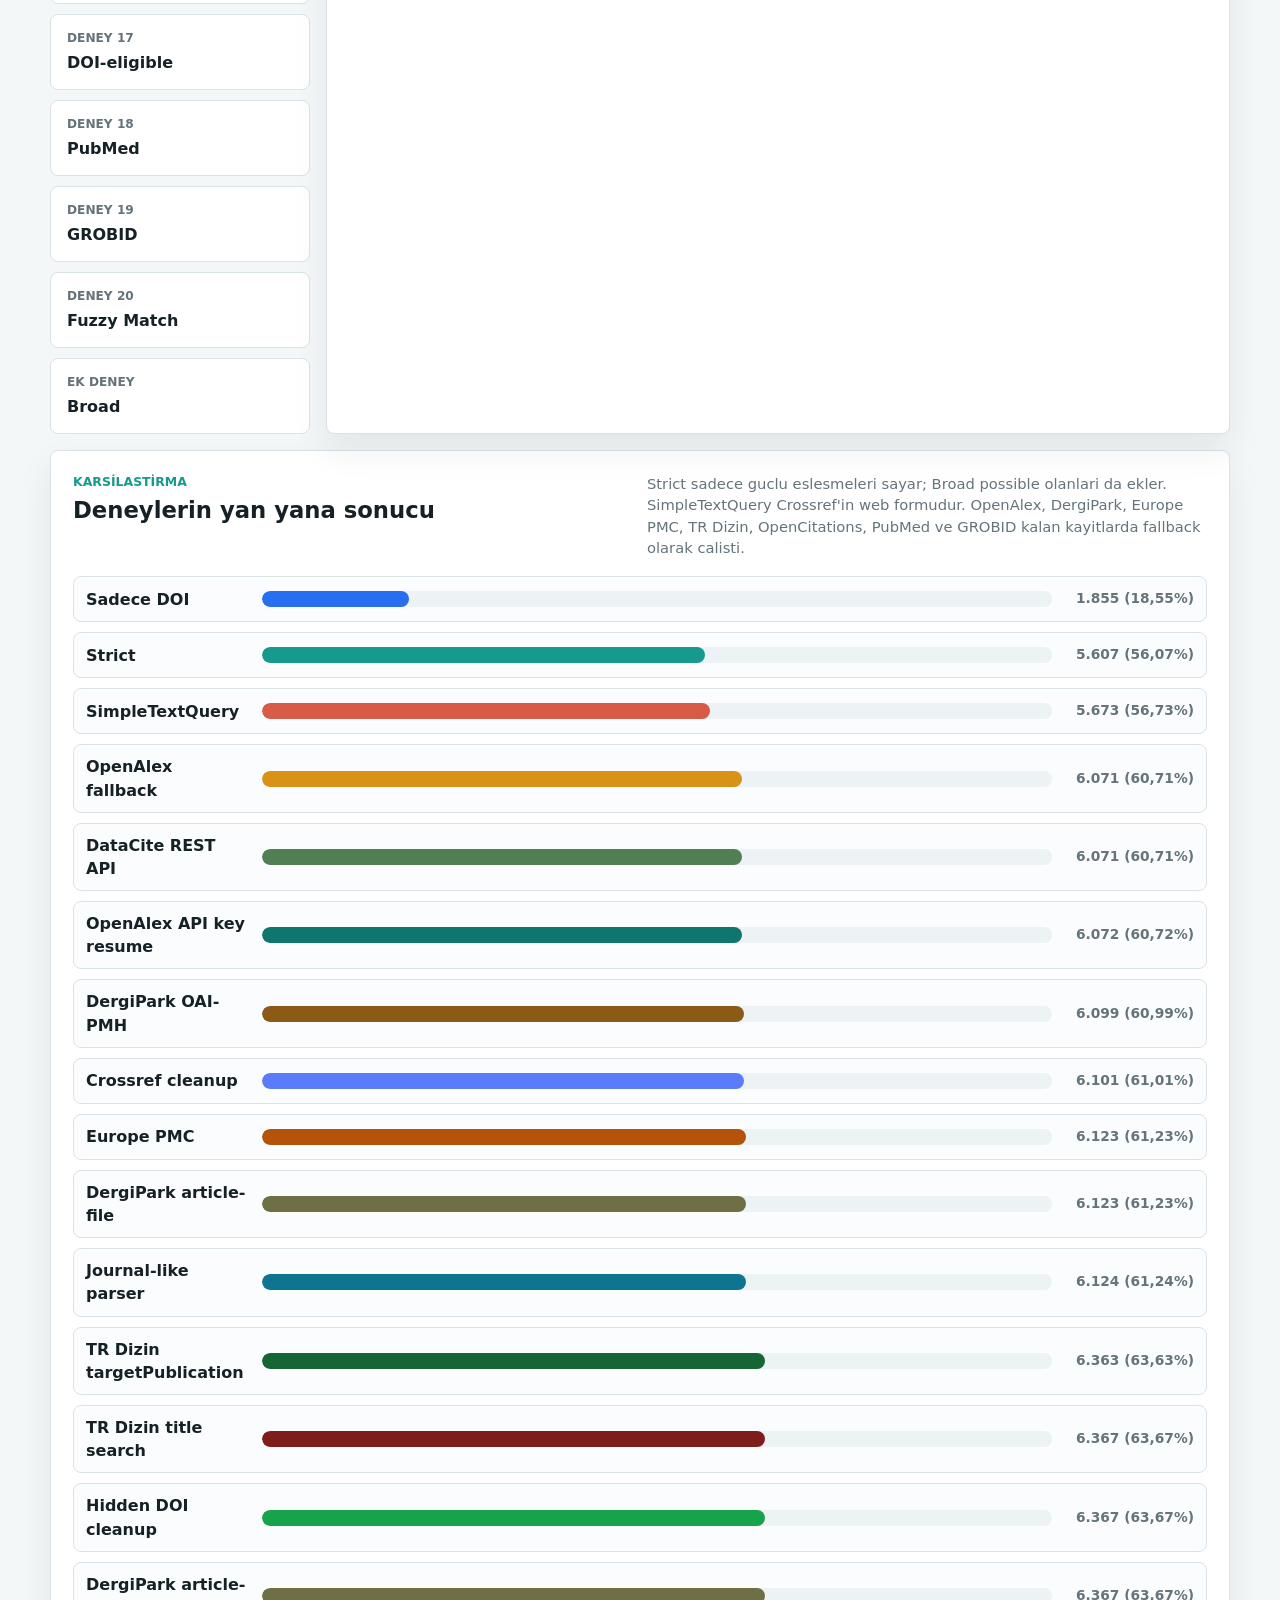
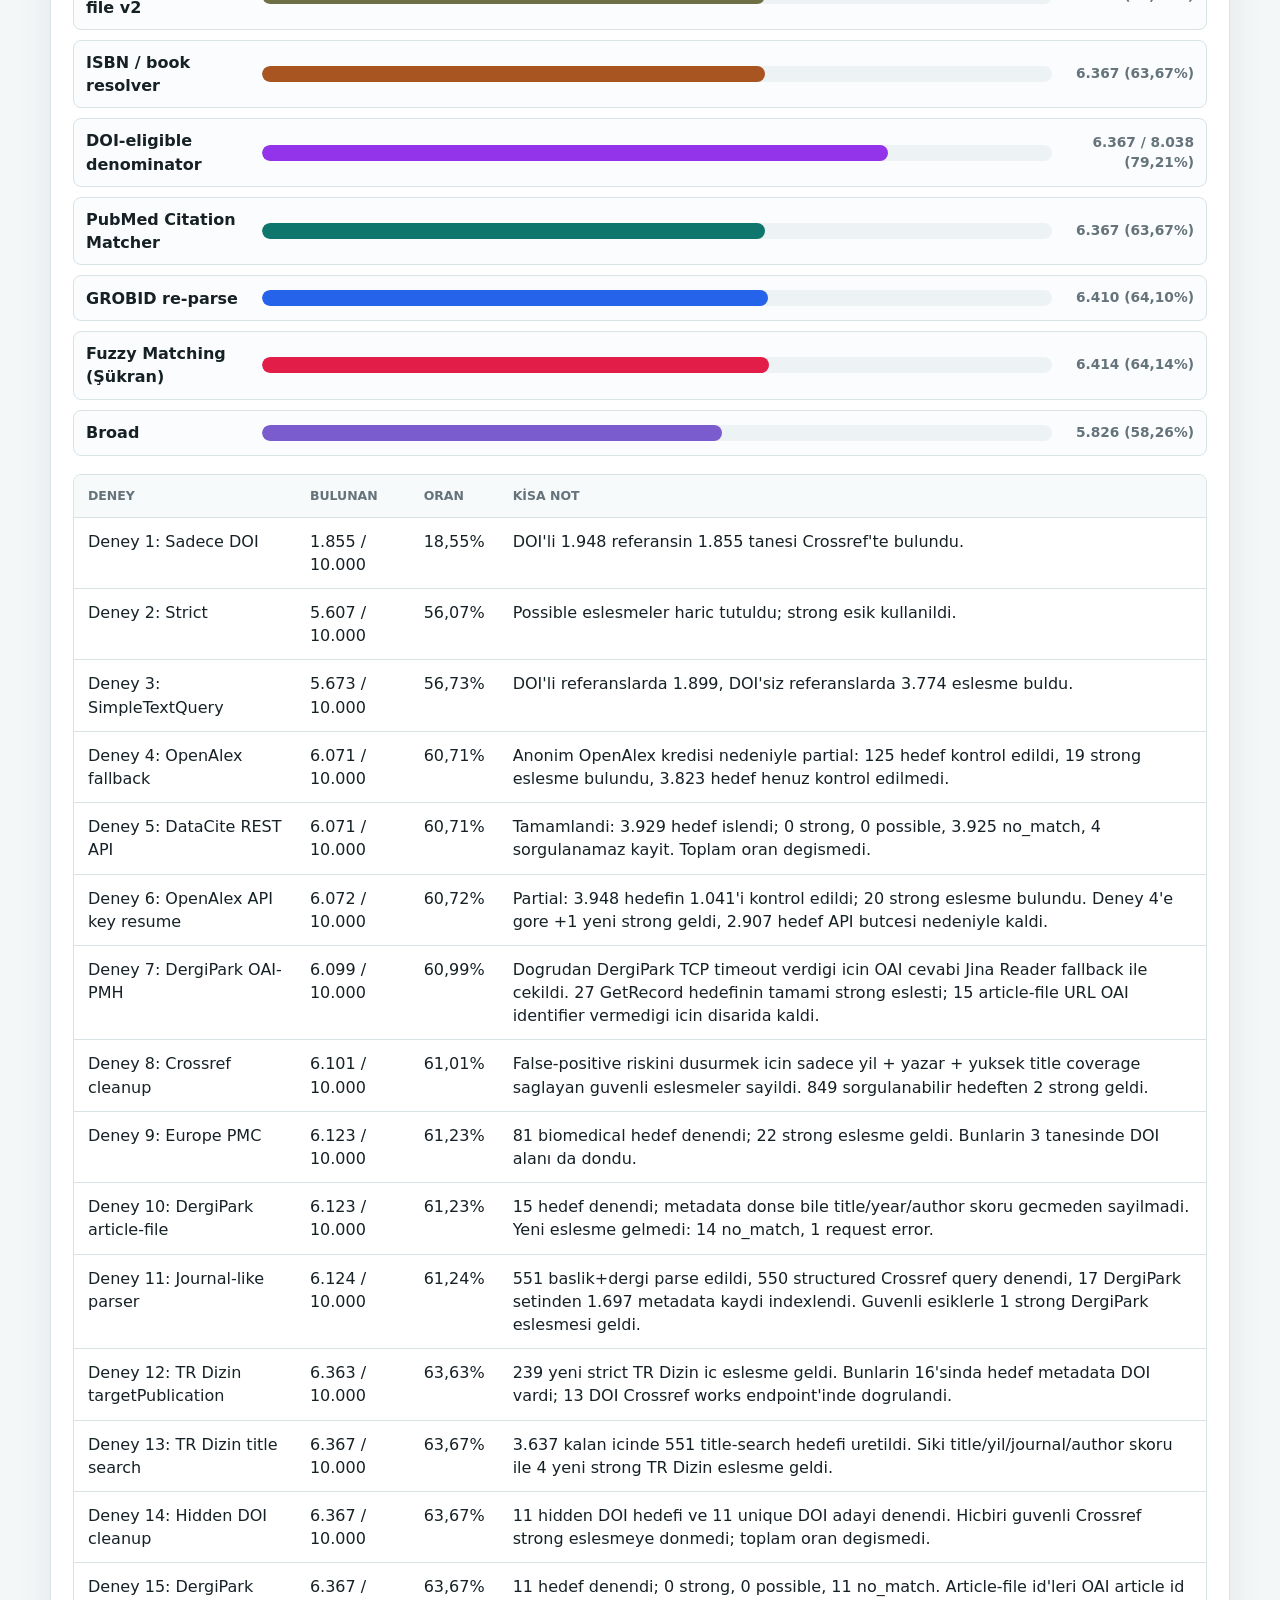
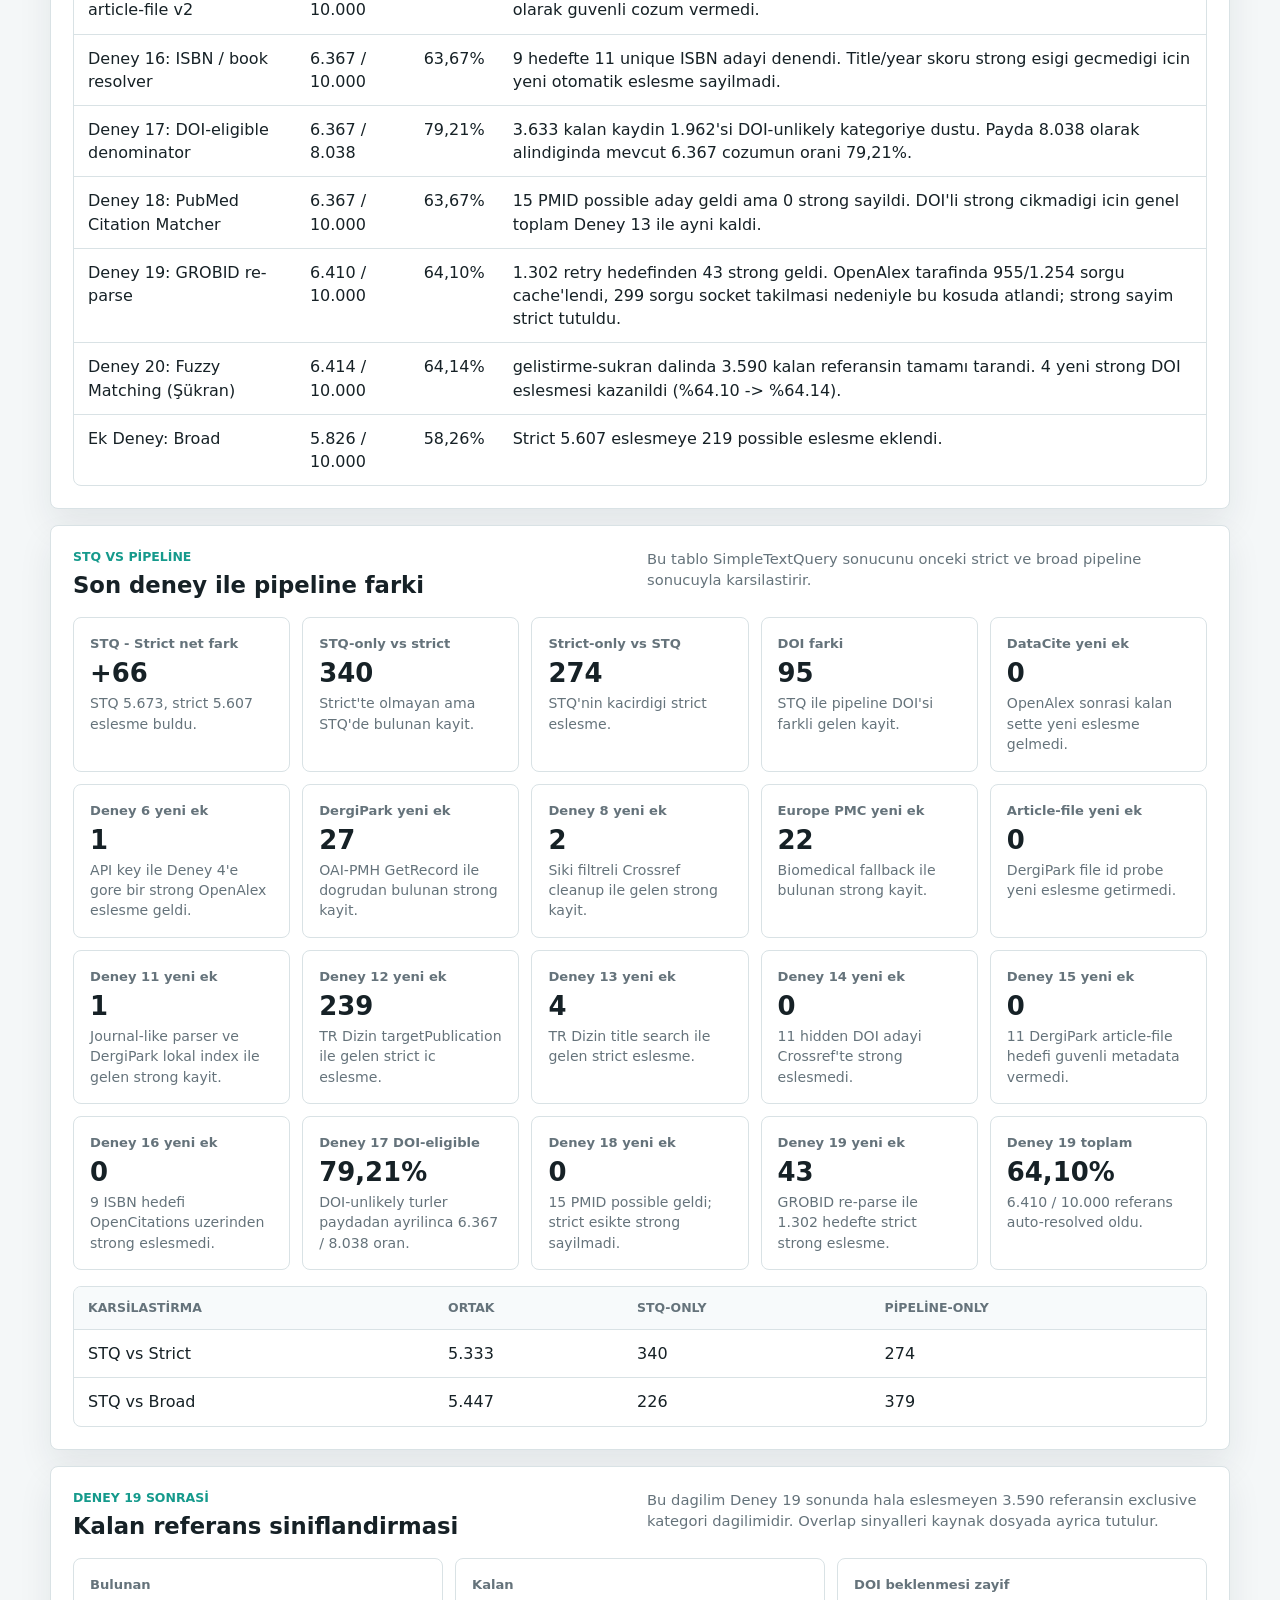
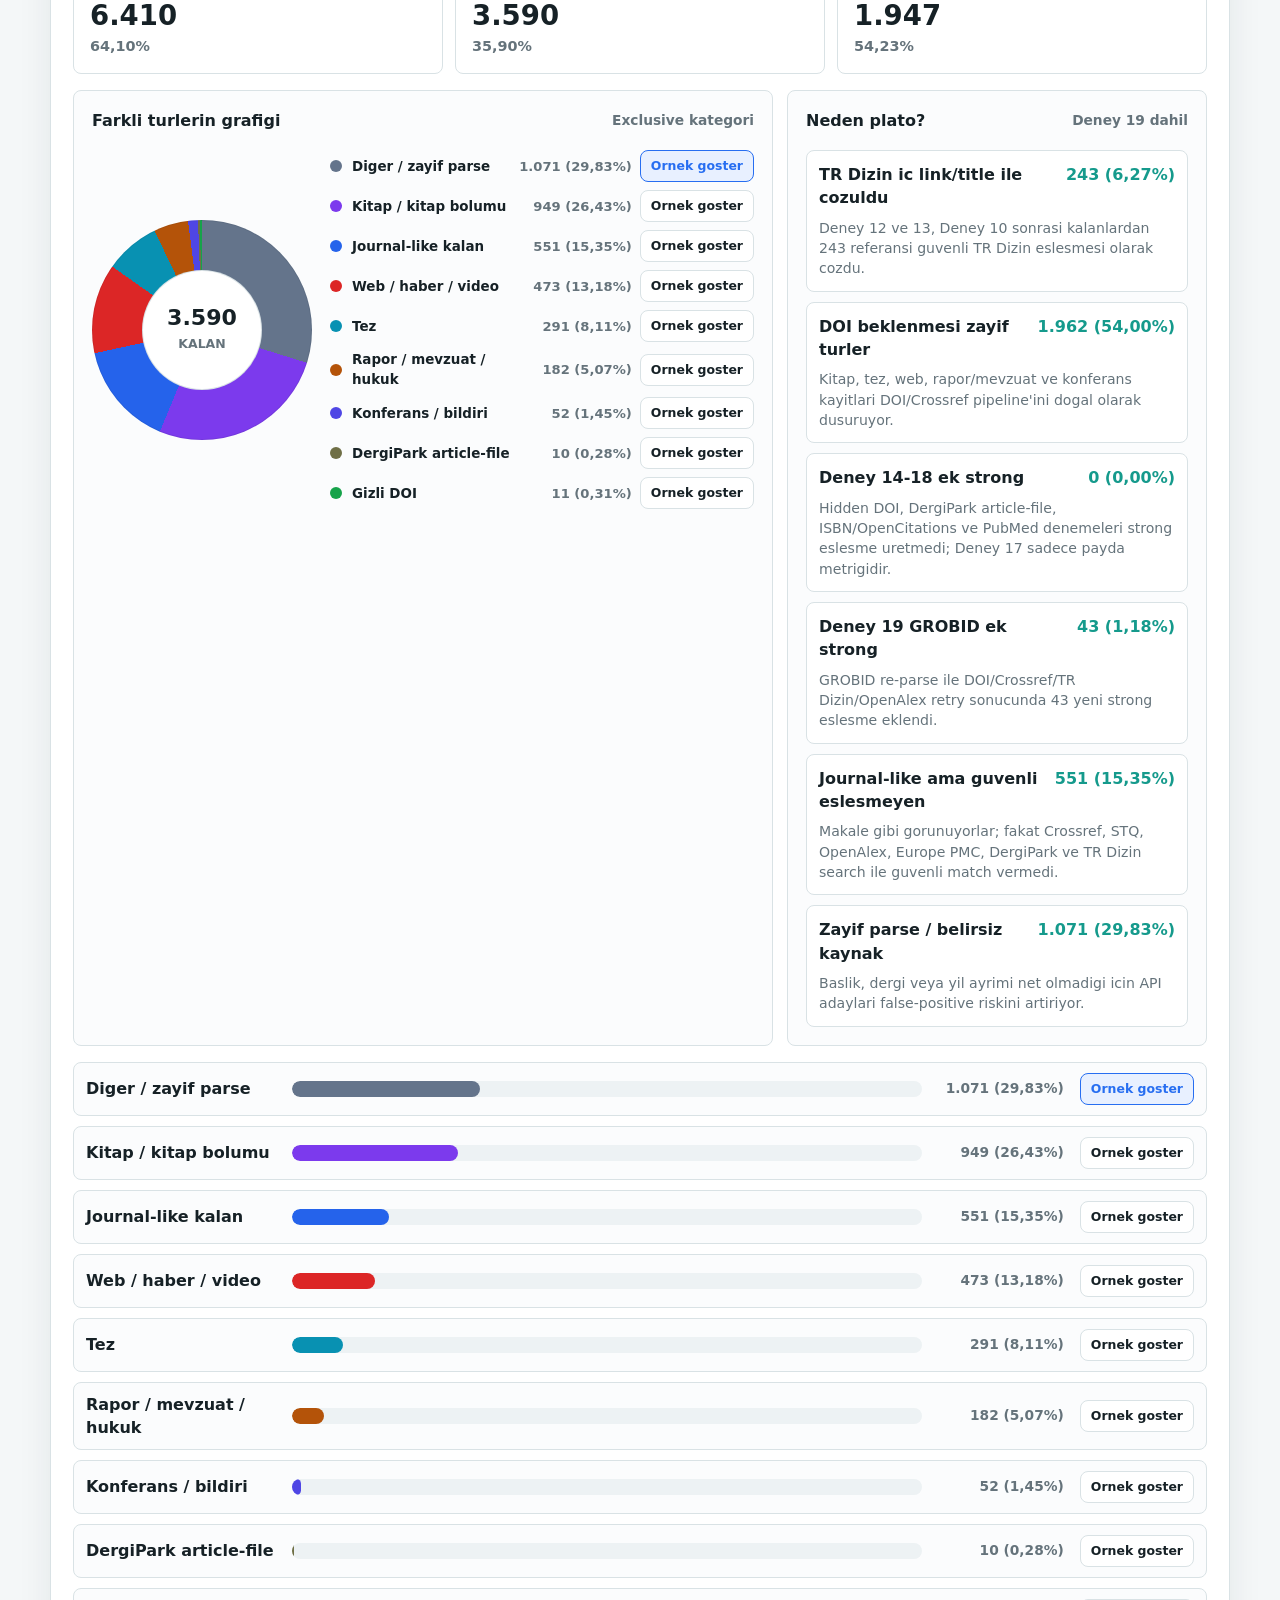
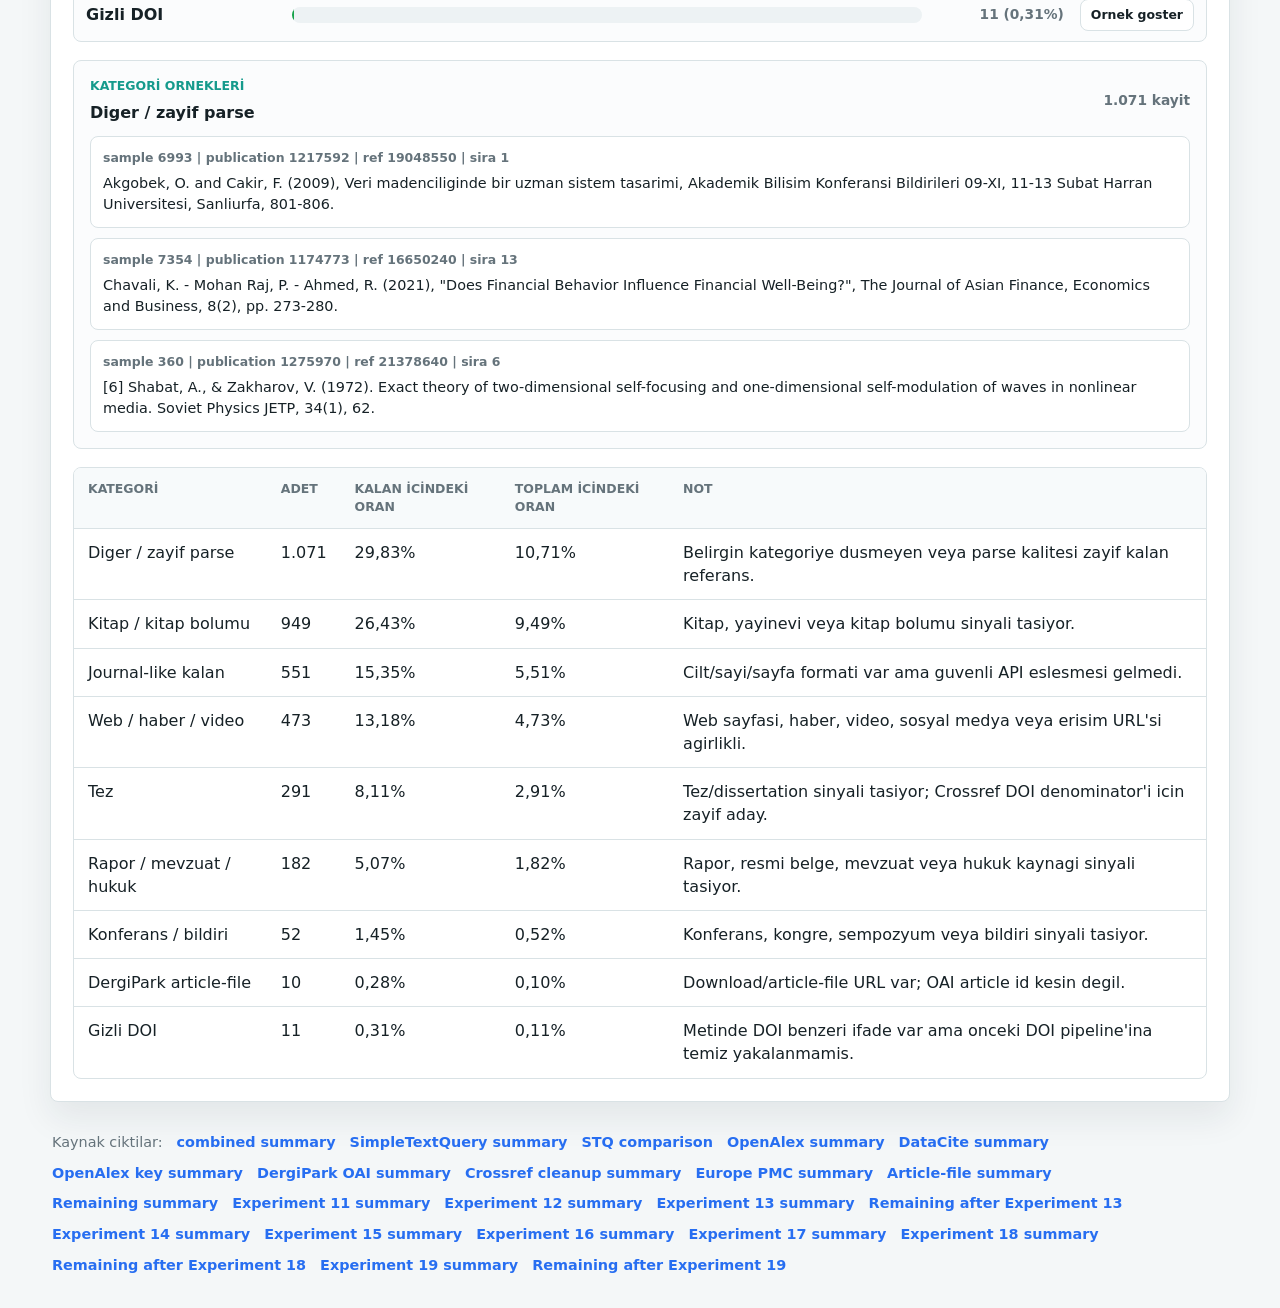
==== commit da836e42: "Deney 20 (Fuzzy Match) butonu ve arayüzü dashboard sidebar'a eklendi" ====
--- a/crossref_stats_dashboard/index.html
+++ b/crossref_stats_dashboard/index.html
@@ -115,6 +115,10 @@
           <button class="experiment-button" type="button" data-experiment="grobid-reparse">
             <span>Deney 19</span>
             <strong>GROBID</strong>
+          </button>
+          <button class="experiment-button" type="button" data-experiment="fuzzy-matching">
+            <span>Deney 20</span>
+            <strong>Fuzzy Match</strong>
           </button>
           <button class="experiment-button" type="button" data-experiment="broad">
             <span>Ek Deney</span>
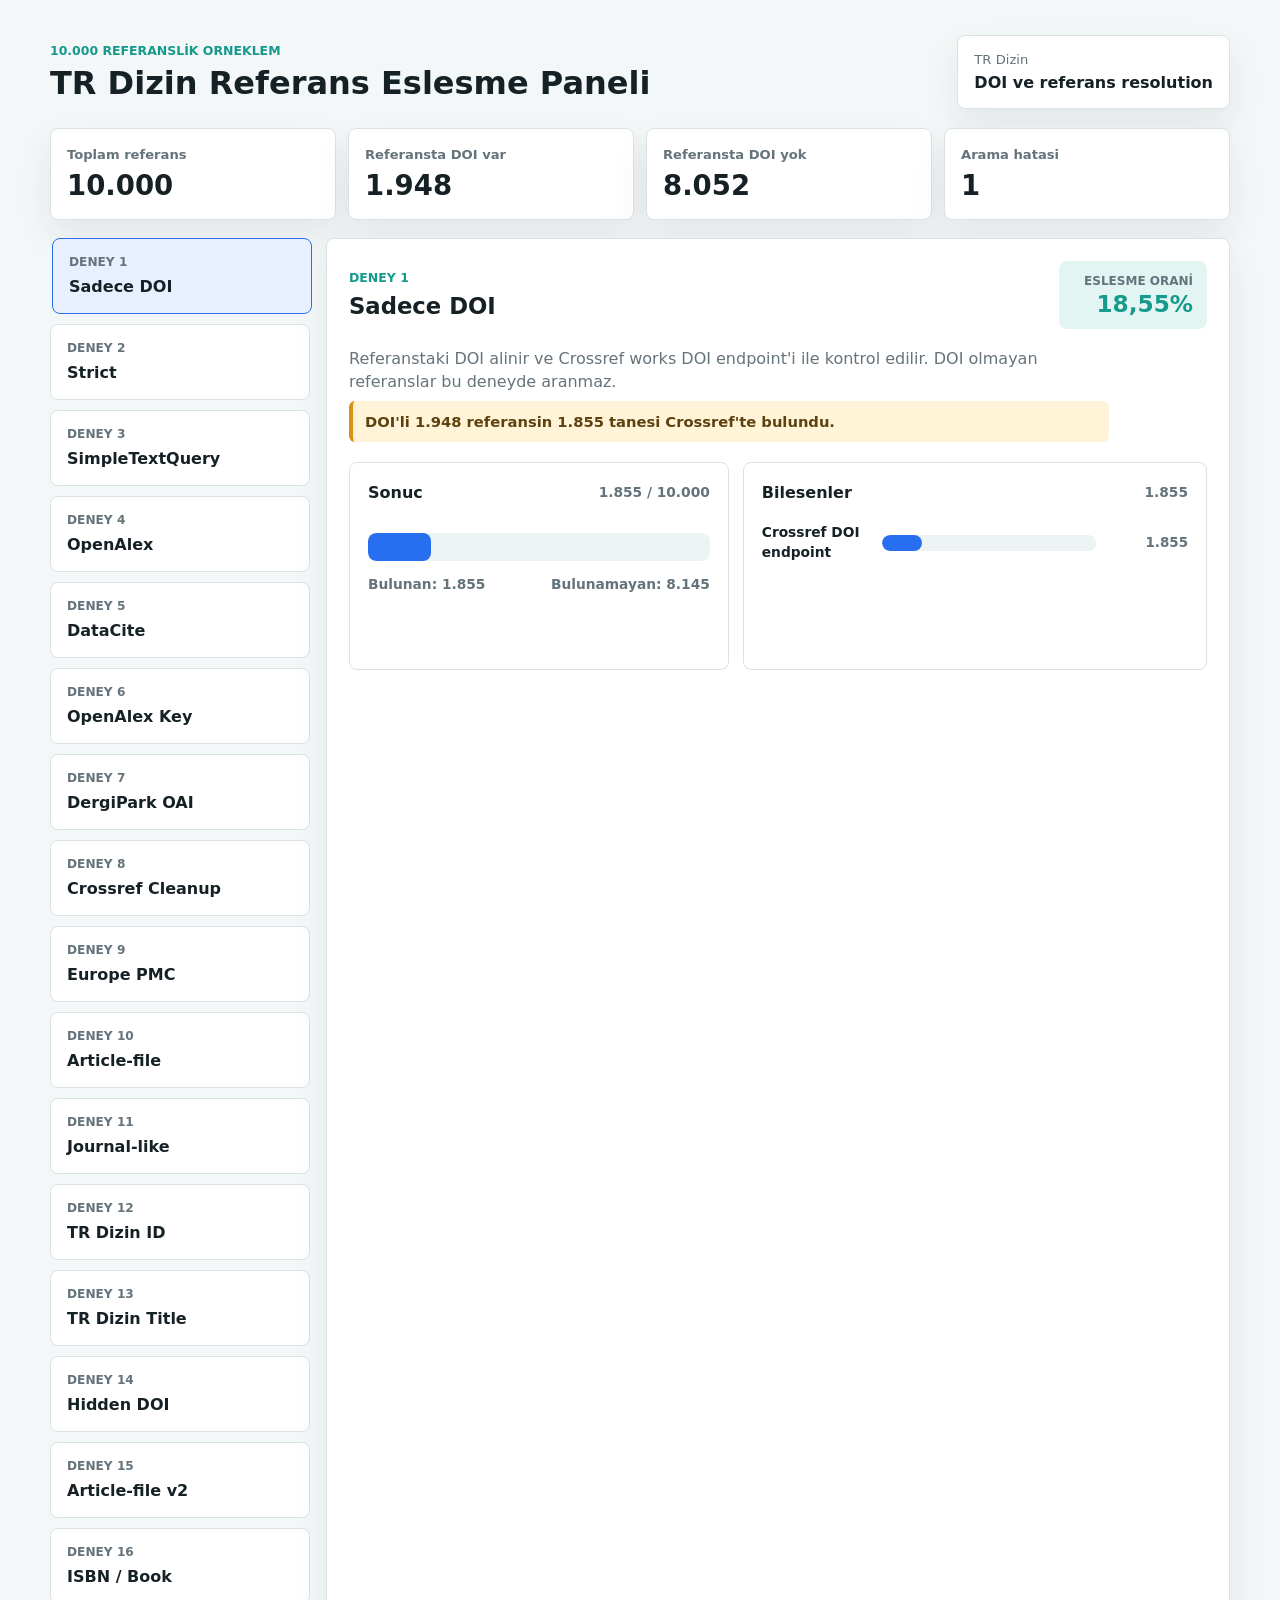
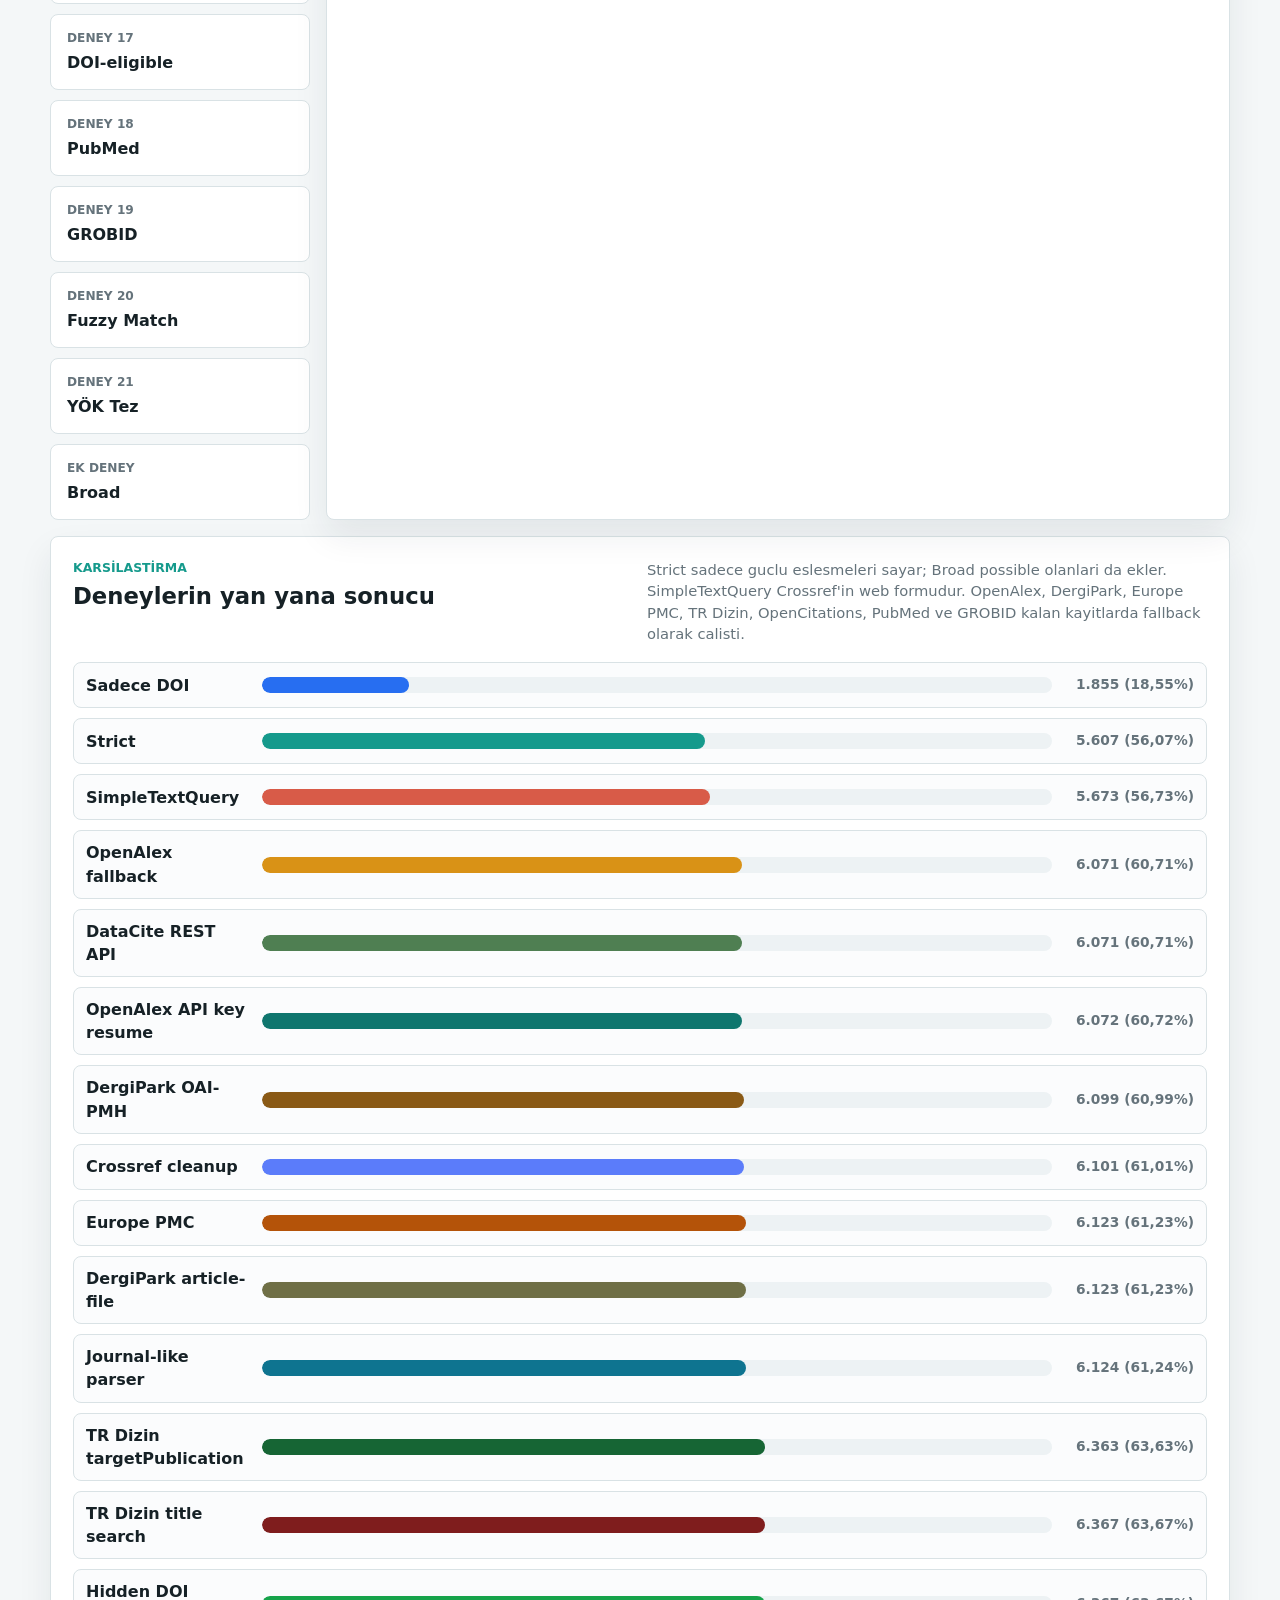
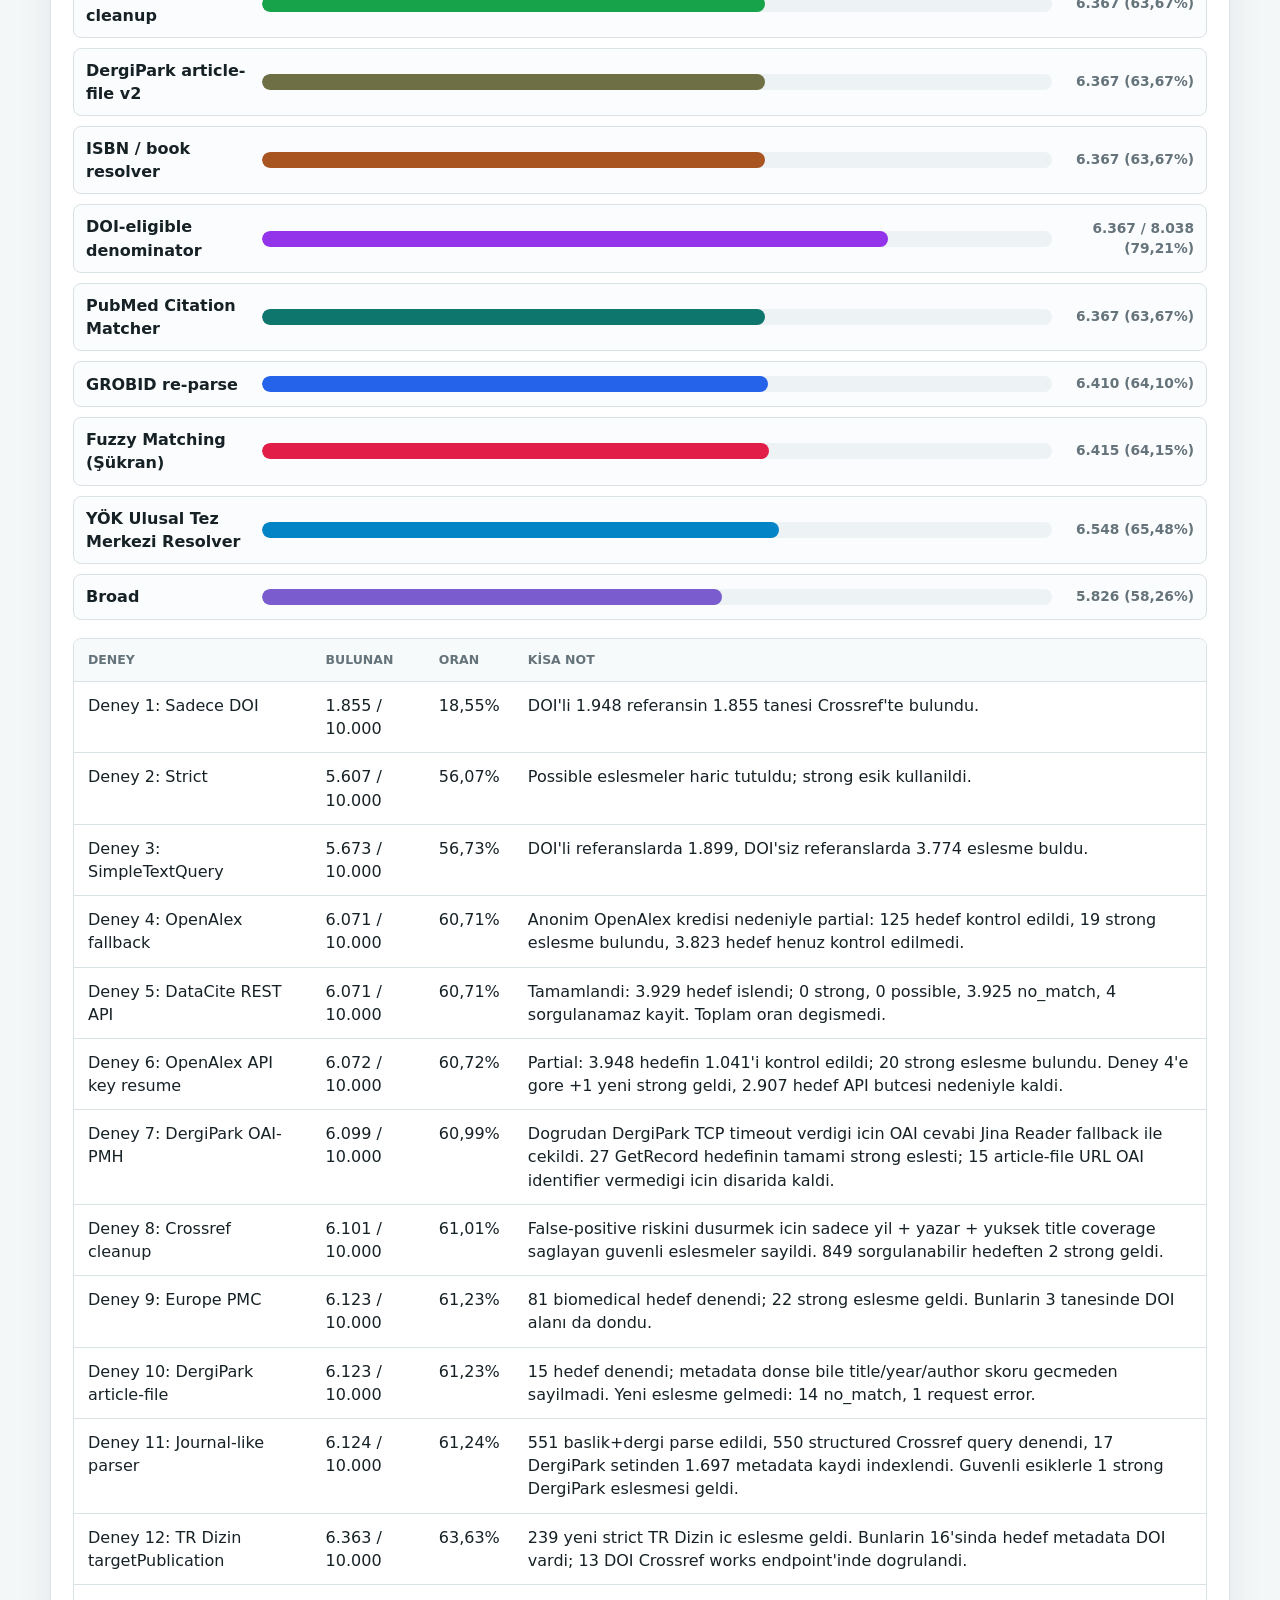
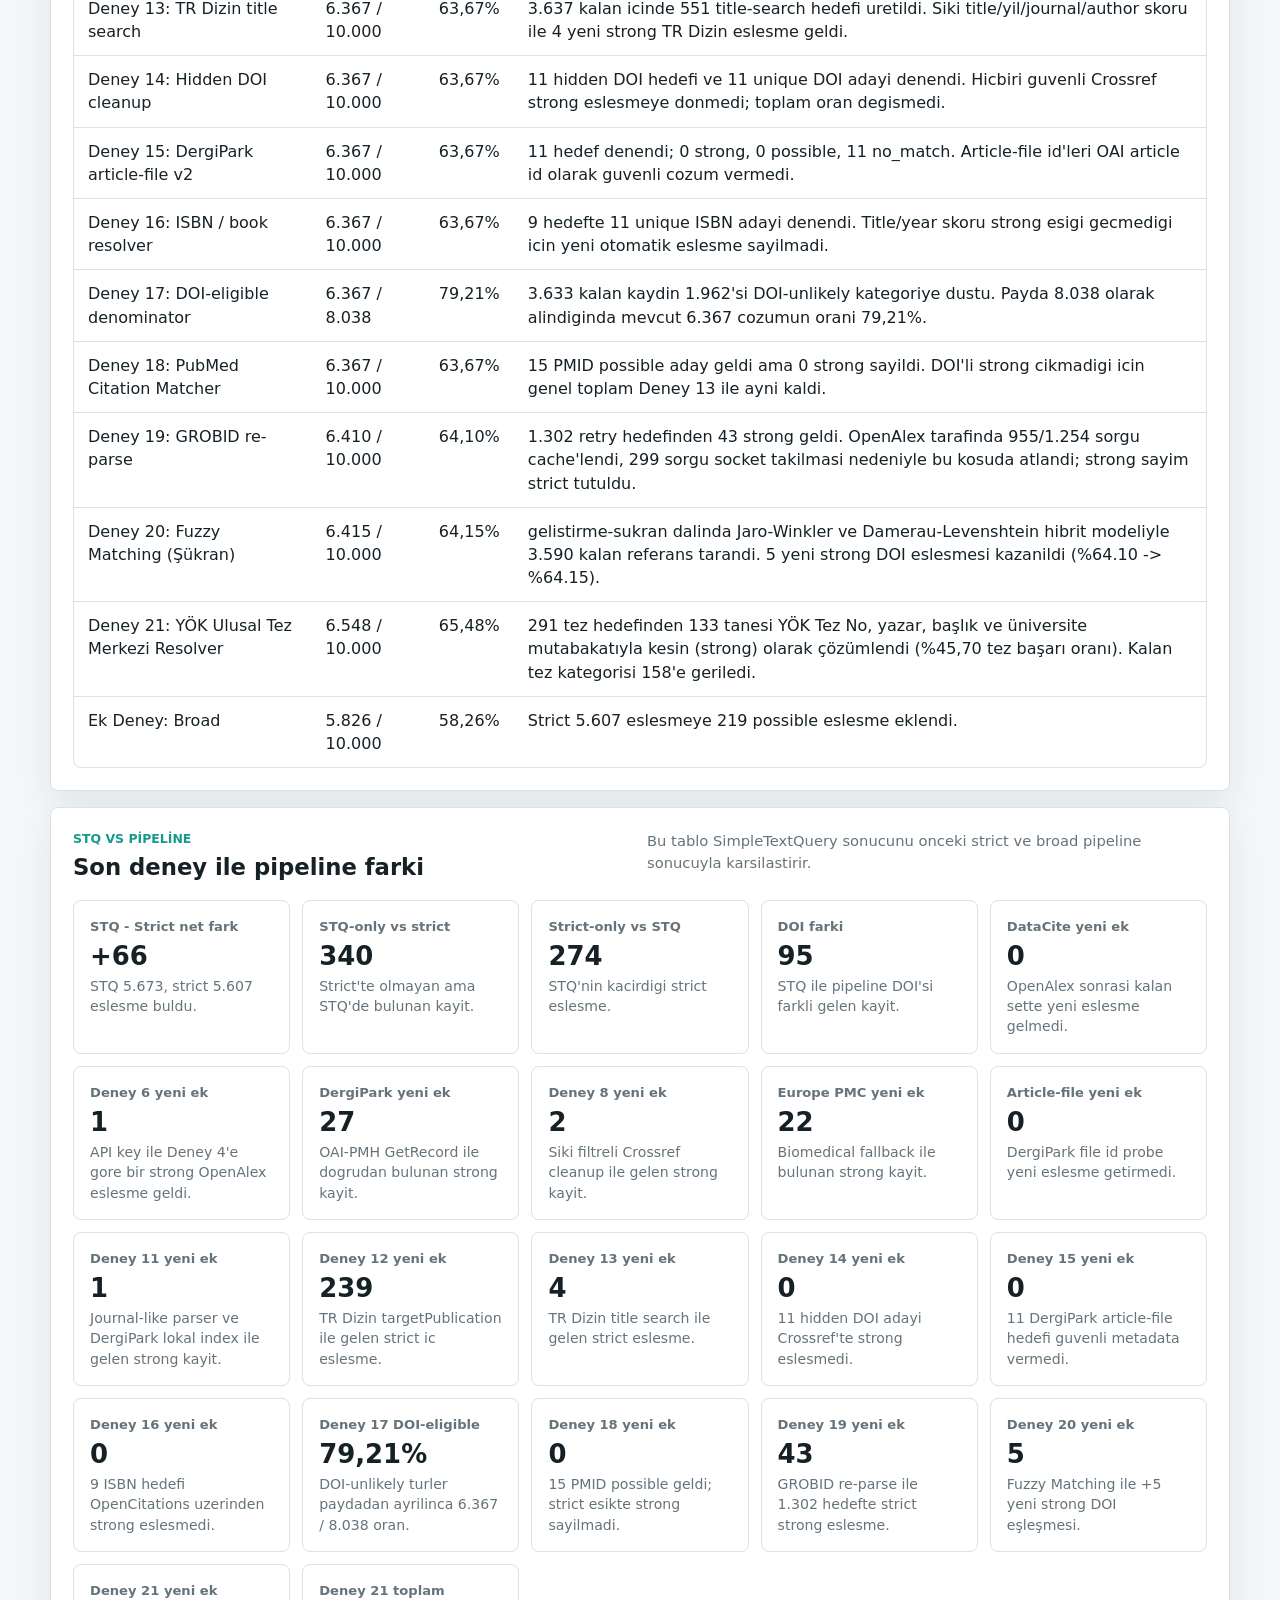
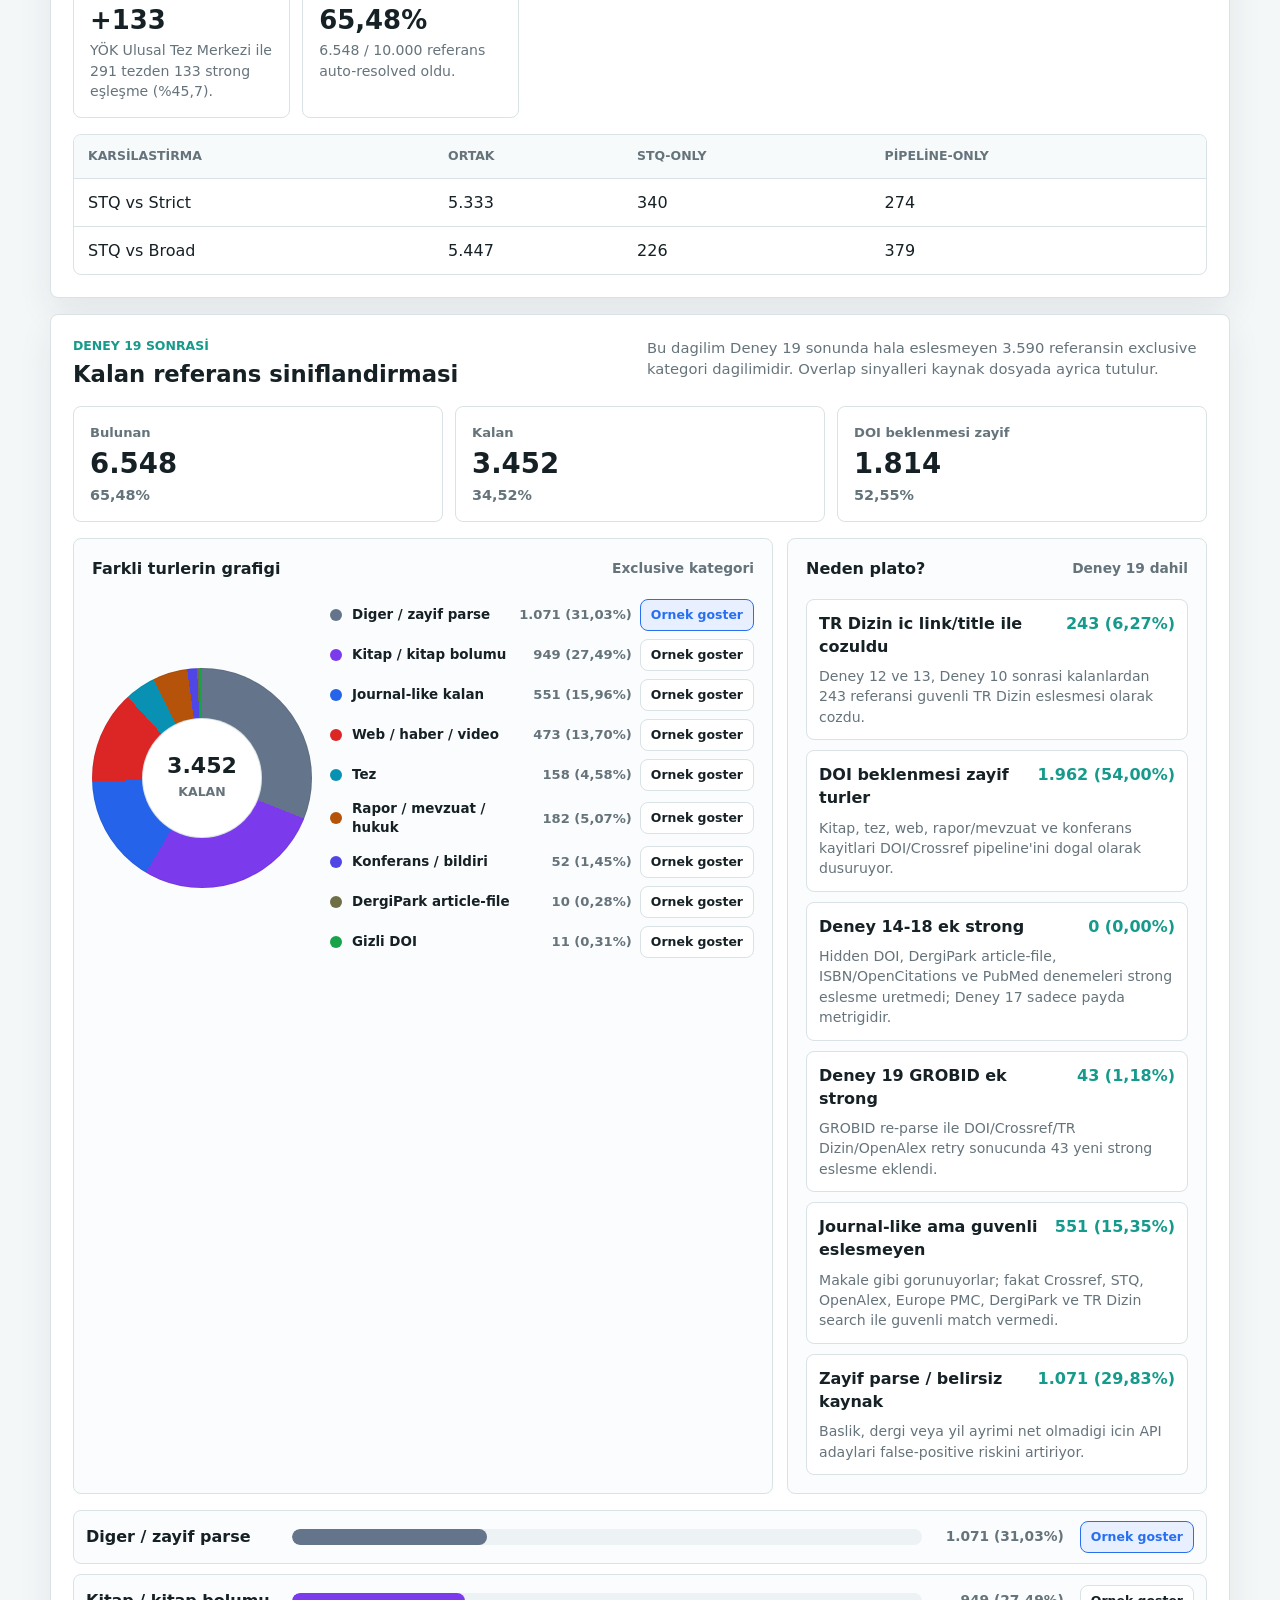
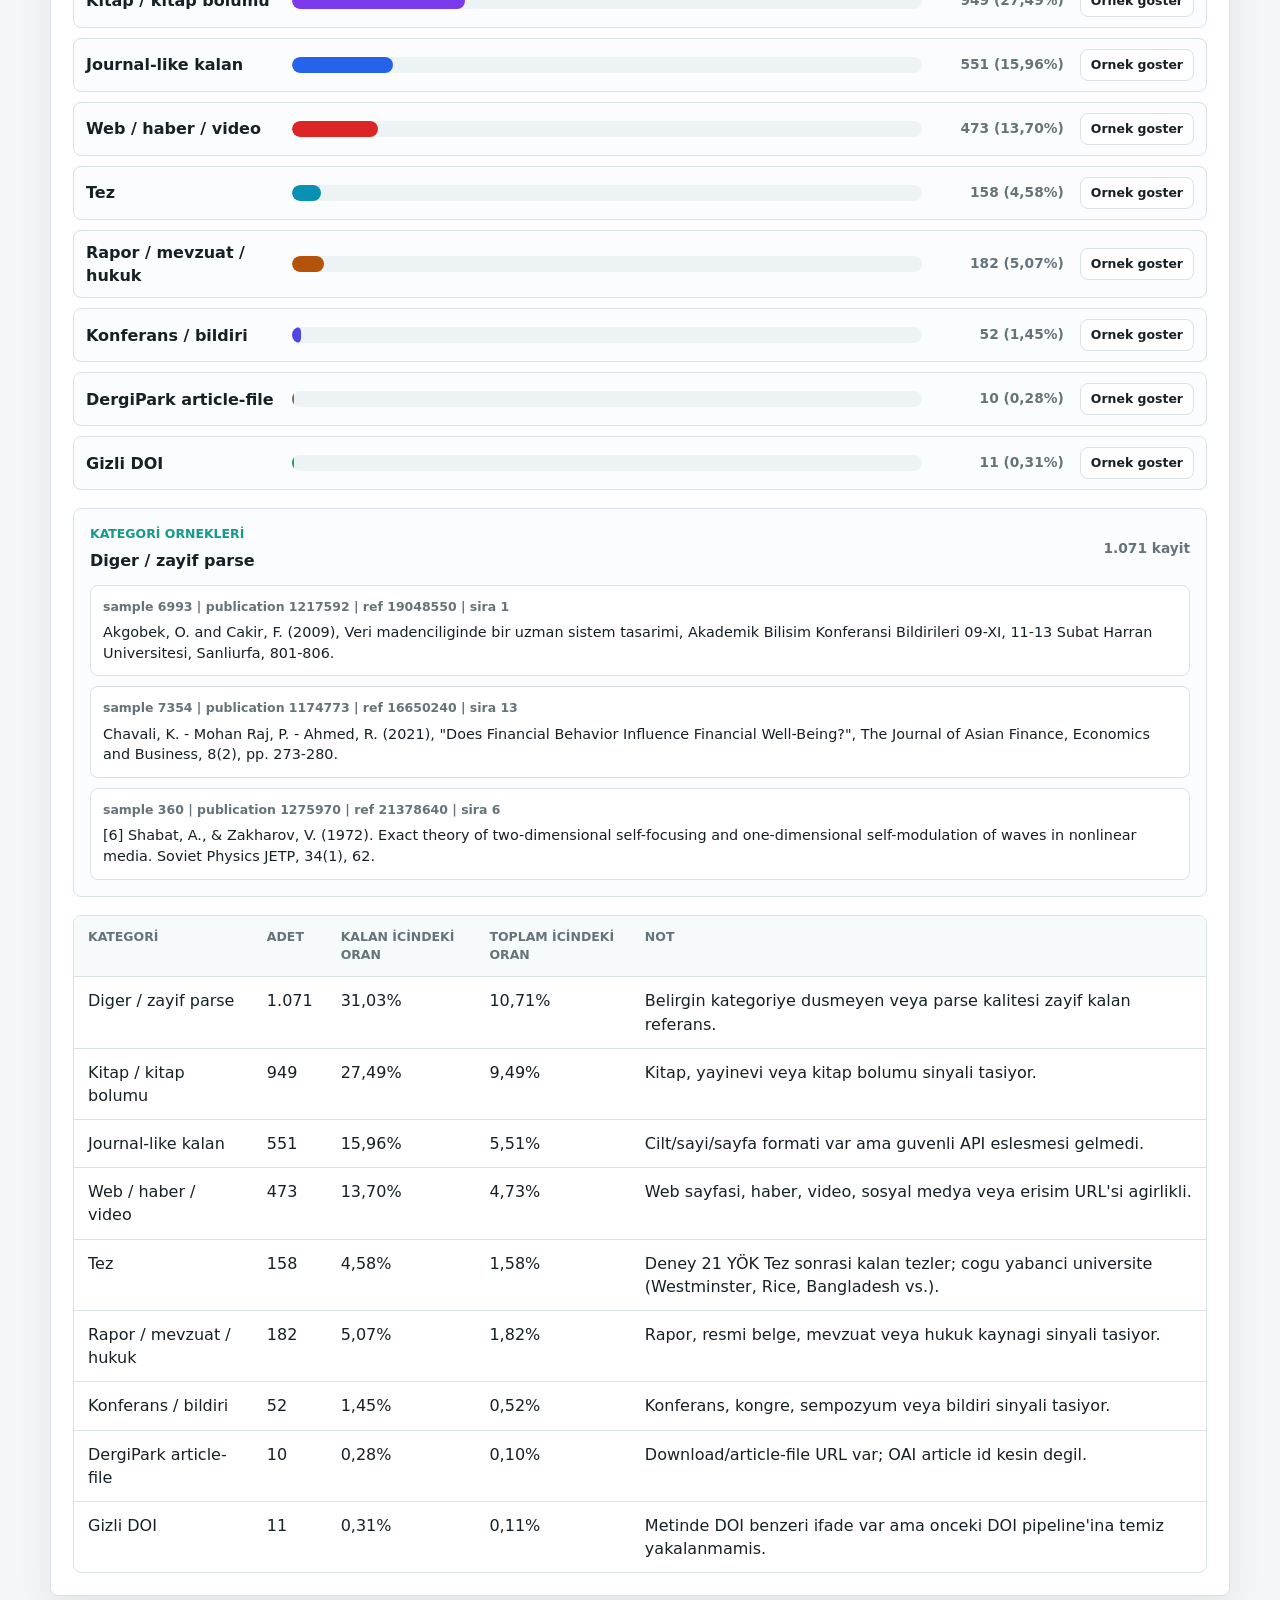
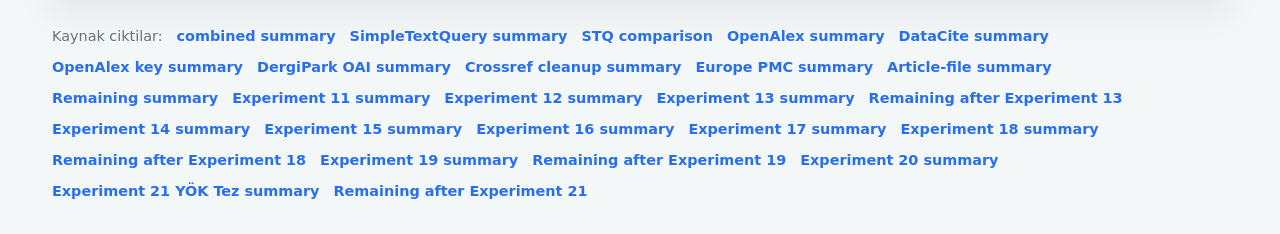
==== commit 4bedbe4c: "Deney 21: YOK Tez Çözücü - Tez çözümleme geri dönüş mekanizması" ====
--- a/crossref_stats_dashboard/index.html
+++ b/crossref_stats_dashboard/index.html
@@ -120,6 +120,10 @@
             <span>Deney 20</span>
             <strong>Fuzzy Match</strong>
           </button>
+          <button class="experiment-button" type="button" data-experiment="yok-tez">
+            <span>Deney 21</span>
+            <strong>YÖK Tez</strong>
+          </button>
           <button class="experiment-button" type="button" data-experiment="broad">
             <span>Ek Deney</span>
             <strong>Broad</strong>
@@ -303,9 +307,19 @@
             <p>GROBID re-parse ile 1.302 hedefte strict strong eslesme.</p>
           </article>
           <article class="delta-tile">
-            <span>Deney 19 toplam</span>
-            <strong>64,10%</strong>
-            <p>6.410 / 10.000 referans auto-resolved oldu.</p>
+            <span>Deney 20 yeni ek</span>
+            <strong>5</strong>
+            <p>Fuzzy Matching ile +5 yeni strong DOI eşleşmesi.</p>
+          </article>
+          <article class="delta-tile">
+            <span>Deney 21 yeni ek</span>
+            <strong>+133</strong>
+            <p>YÖK Ulusal Tez Merkezi ile 291 tezden 133 strong eşleşme (%45,7).</p>
+          </article>
+          <article class="delta-tile">
+            <span>Deney 21 toplam</span>
+            <strong>65,48%</strong>
+            <p>6.548 / 10.000 referans auto-resolved oldu.</p>
           </article>
         </div>
 
@@ -434,6 +448,9 @@
         <a href="../trdizin_crossref_doi_stats_10k/remaining_after_experiment18/remaining_after_experiment18_summary.json">Remaining after Experiment 18</a>
         <a href="../trdizin_crossref_doi_stats_10k/experiment19_grobid_reparse/grobid_reparse_summary.json">Experiment 19 summary</a>
         <a href="../trdizin_crossref_doi_stats_10k/remaining_after_experiment19/remaining_after_experiment19_summary.json">Remaining after Experiment 19</a>
+        <a href="../trdizin_crossref_doi_stats_10k/experiment20_fuzzy/experiment20_summary.json">Experiment 20 summary</a>
+        <a href="../trdizin_crossref_doi_stats_10k/experiment21_yok_tez/yok_tez_summary.json">Experiment 21 YÖK Tez summary</a>
+        <a href="../trdizin_crossref_doi_stats_10k/remaining_after_experiment21/remaining_after_experiment21_summary.json">Remaining after Experiment 21</a>
       </footer>
     </main>
 
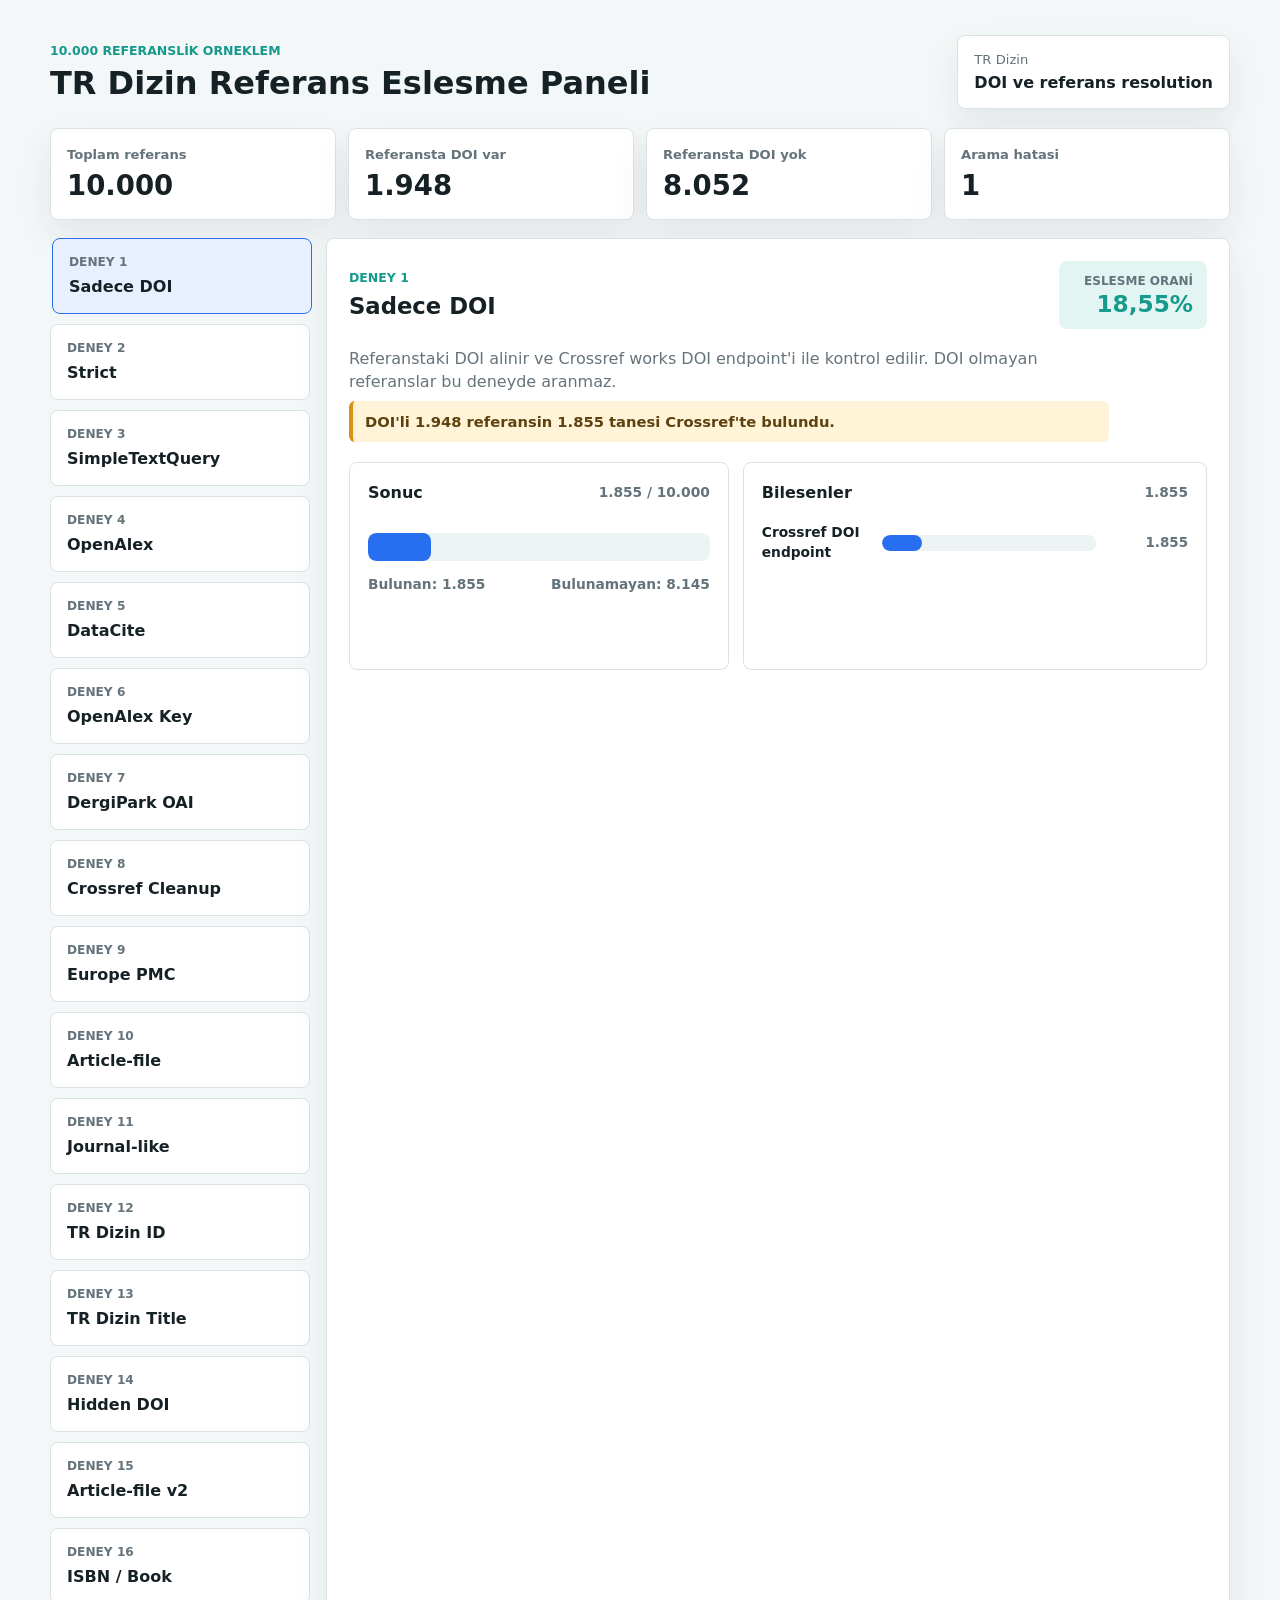
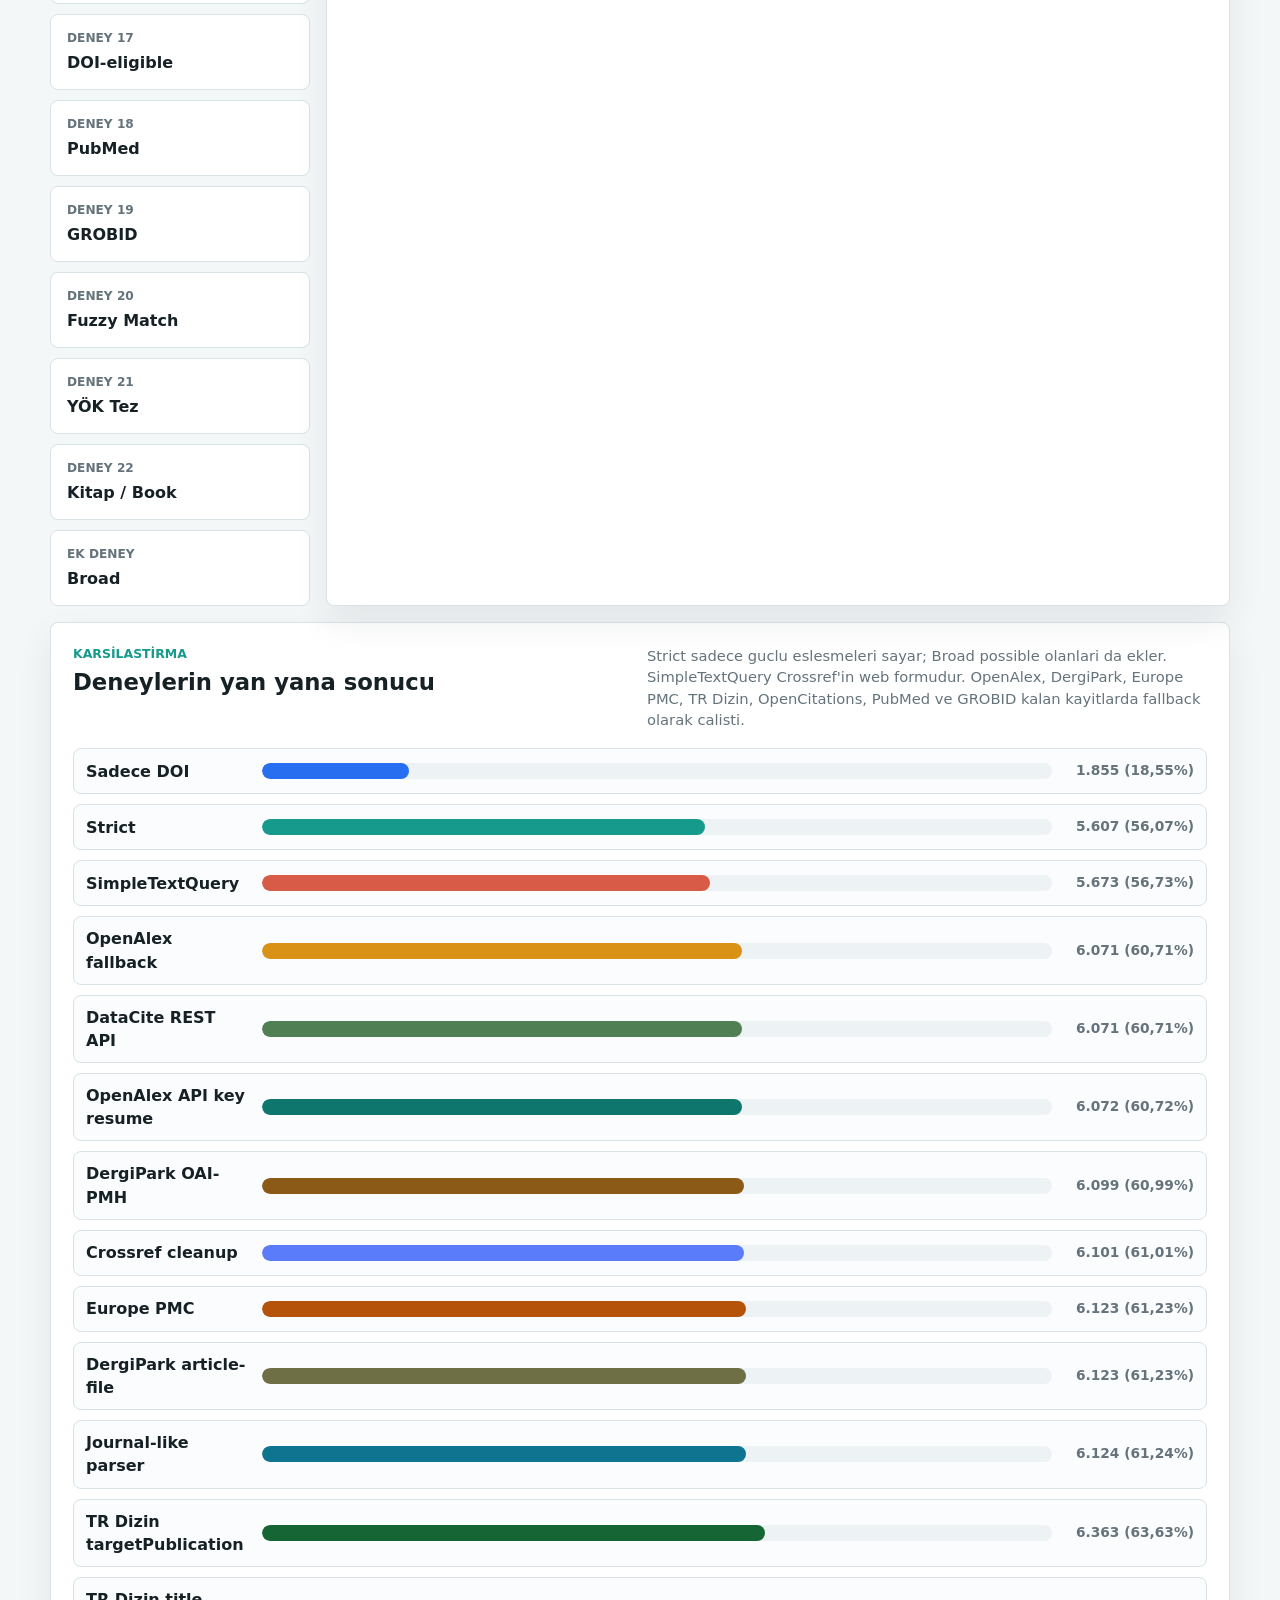
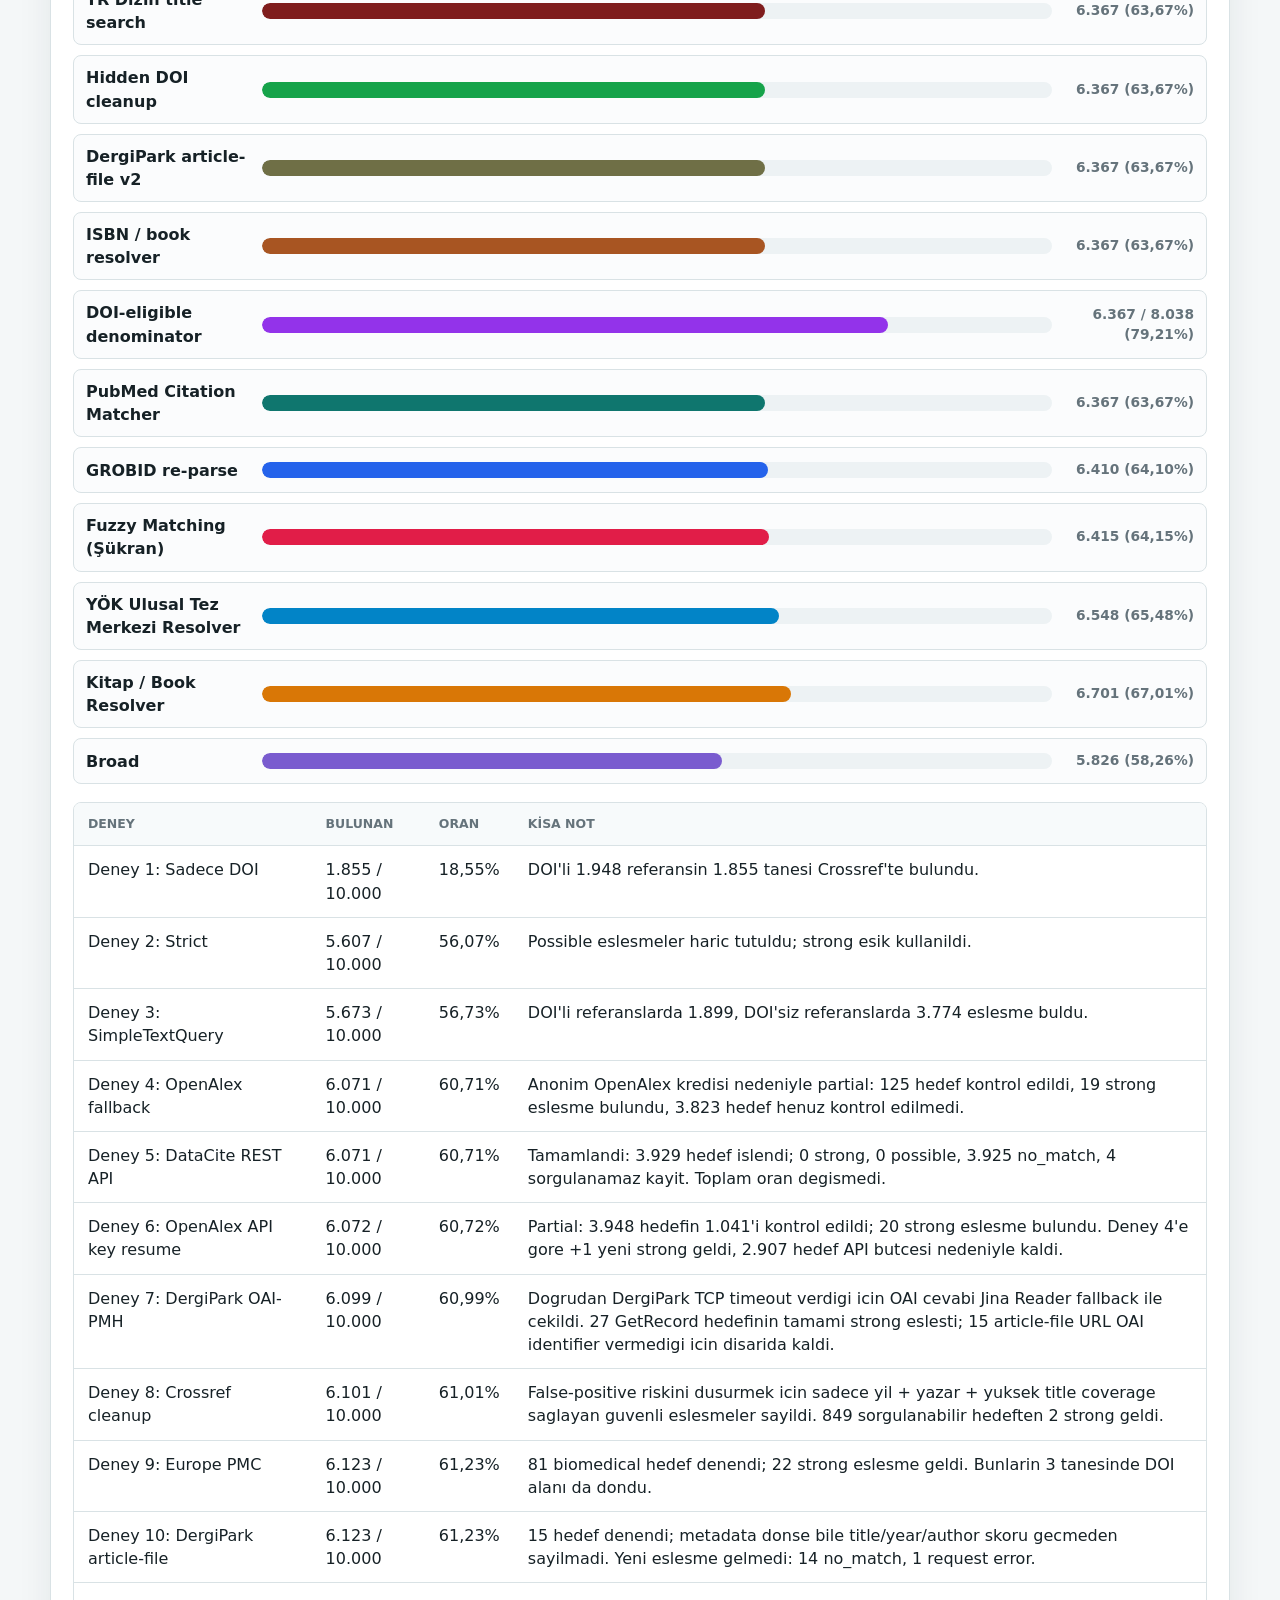
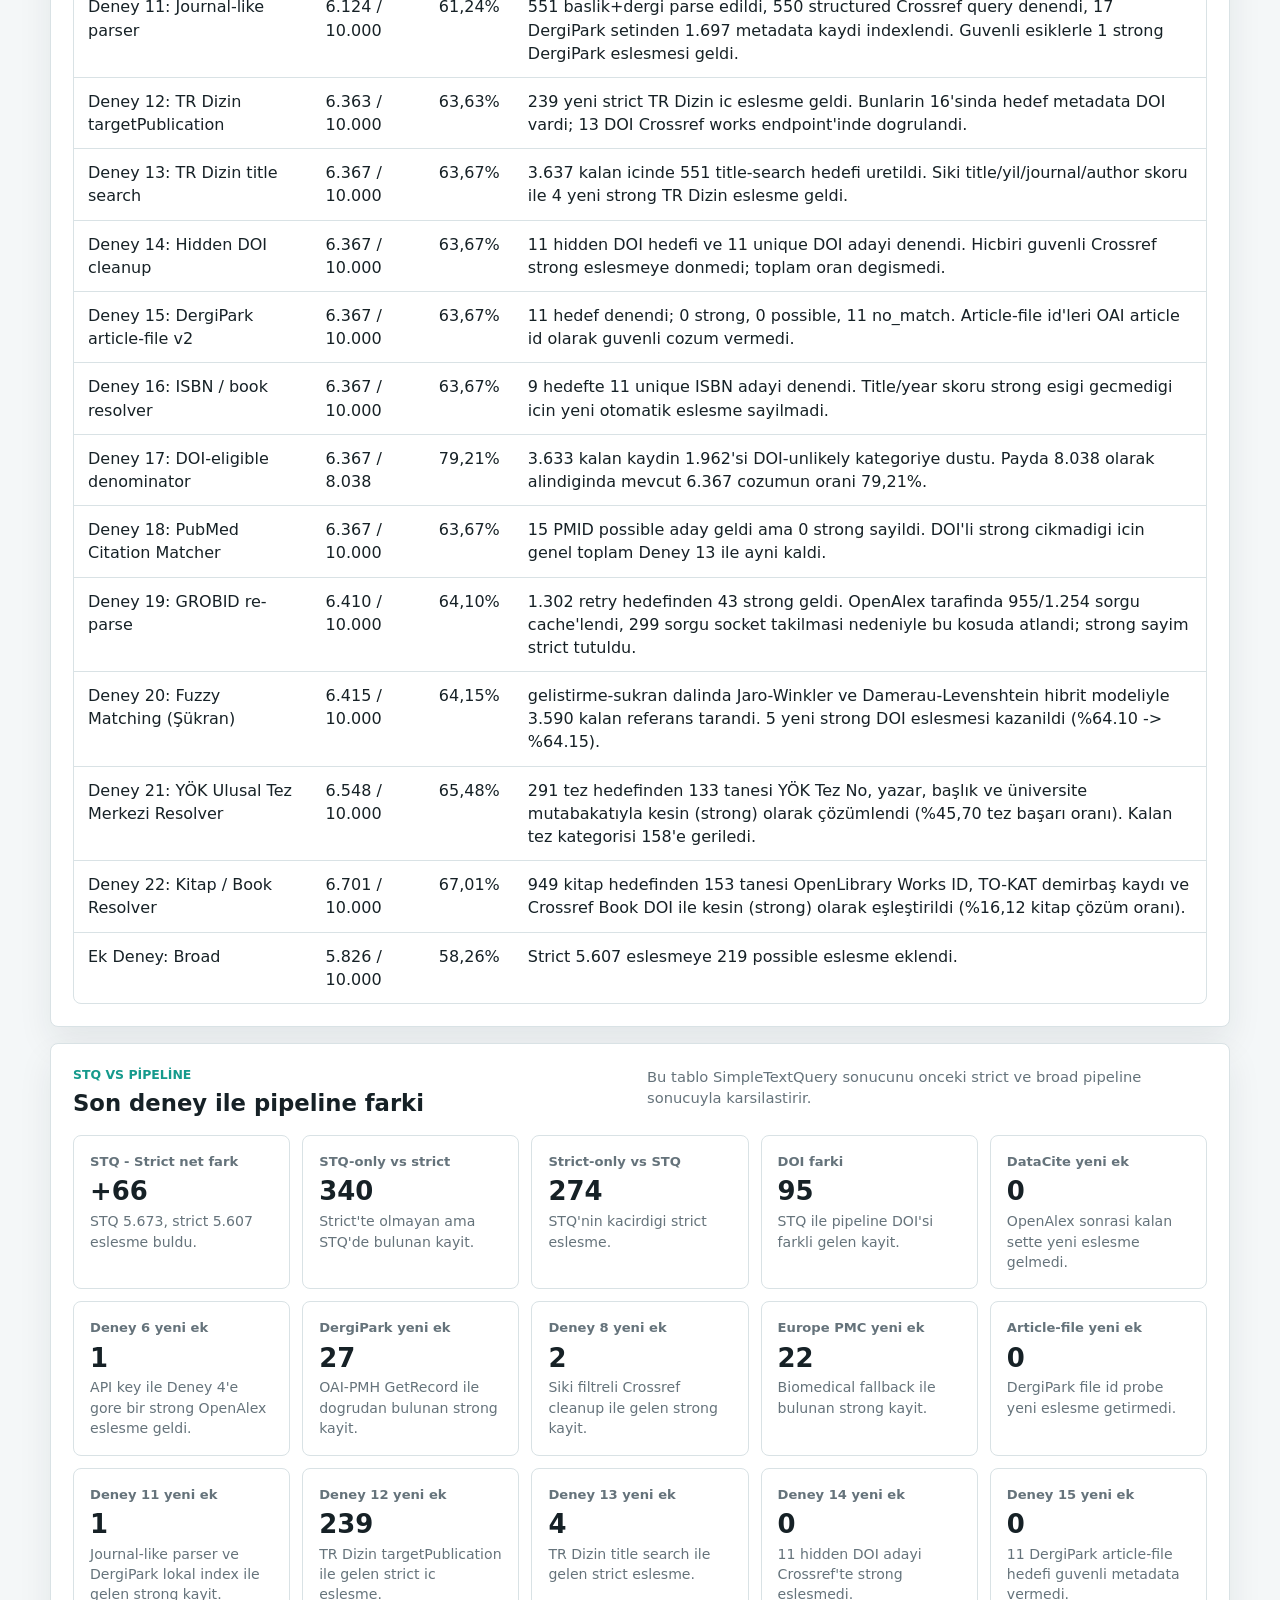
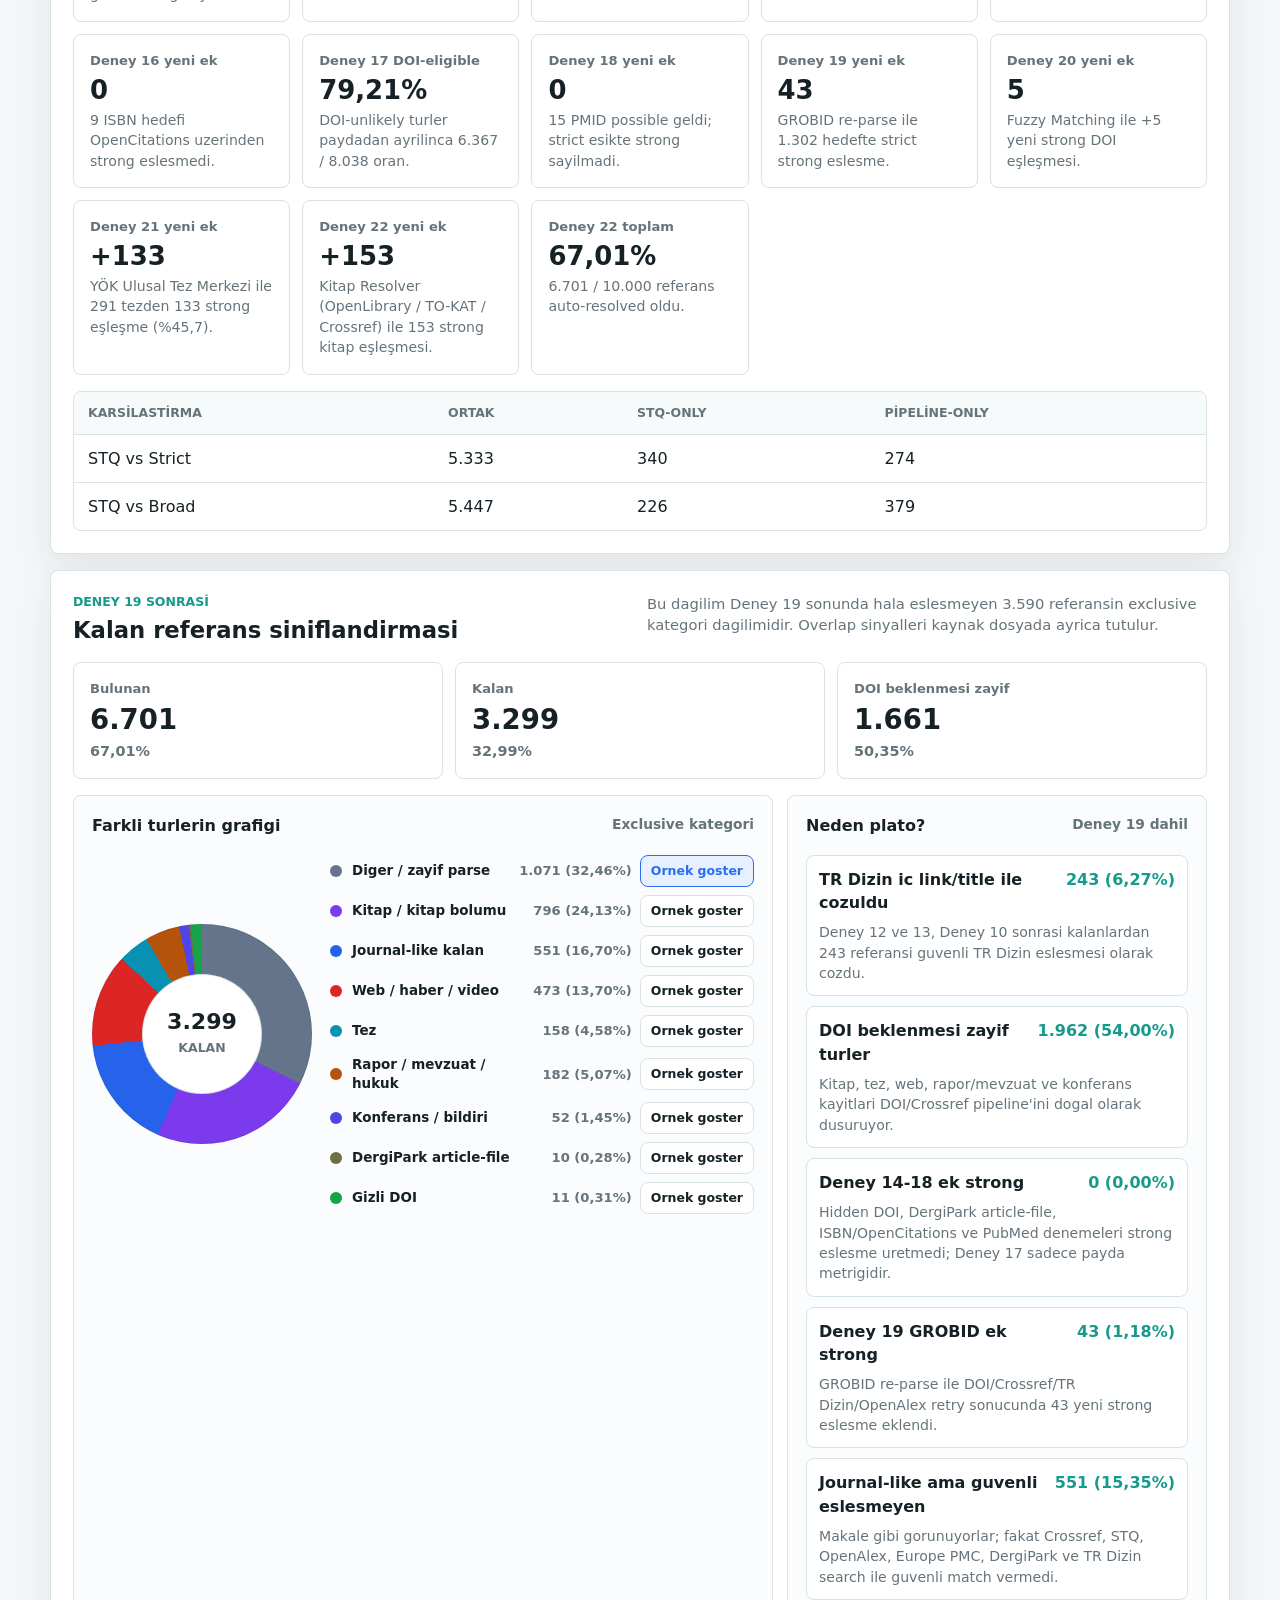
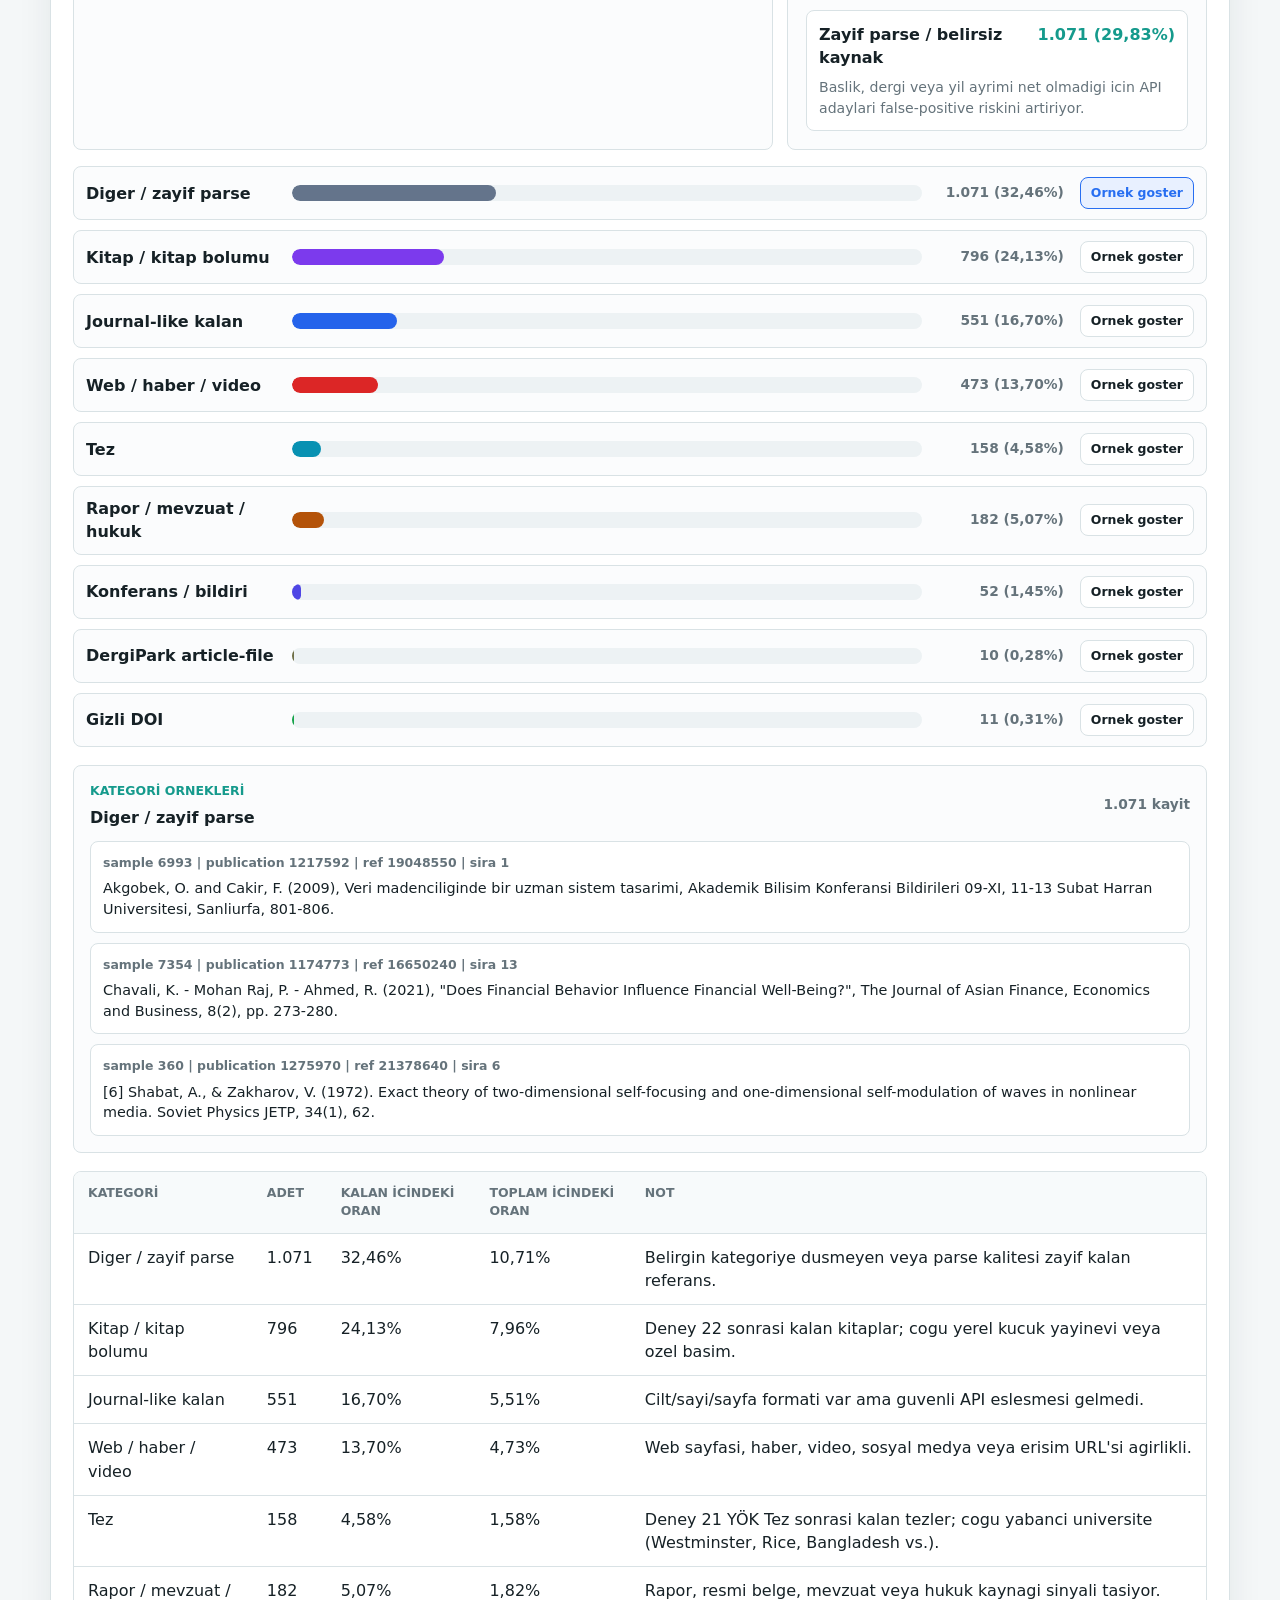
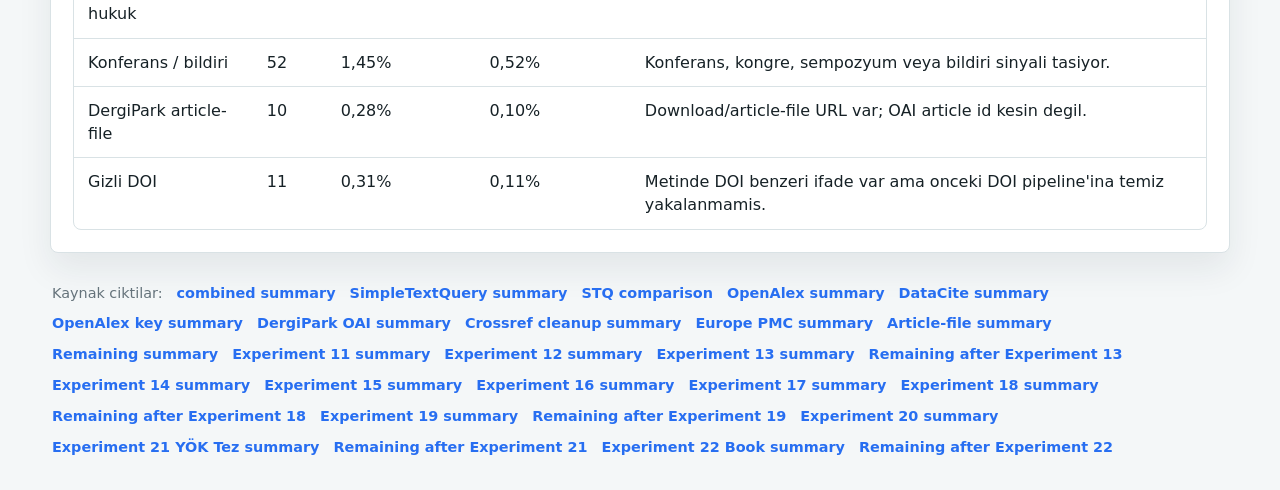
==== commit 556ece73: "feat(matching): implement Experiment 21 (YOK Tez) and Experiment 22 (Book Resolver), update dashboar" ====
--- a/crossref_stats_dashboard/index.html
+++ b/crossref_stats_dashboard/index.html
@@ -124,6 +124,10 @@
             <span>Deney 21</span>
             <strong>YÖK Tez</strong>
           </button>
+          <button class="experiment-button" type="button" data-experiment="book-resolver">
+            <span>Deney 22</span>
+            <strong>Kitap / Book</strong>
+          </button>
           <button class="experiment-button" type="button" data-experiment="broad">
             <span>Ek Deney</span>
             <strong>Broad</strong>
@@ -317,9 +321,14 @@
             <p>YÖK Ulusal Tez Merkezi ile 291 tezden 133 strong eşleşme (%45,7).</p>
           </article>
           <article class="delta-tile">
-            <span>Deney 21 toplam</span>
-            <strong>65,48%</strong>
-            <p>6.548 / 10.000 referans auto-resolved oldu.</p>
+            <span>Deney 22 yeni ek</span>
+            <strong>+153</strong>
+            <p>Kitap Resolver (OpenLibrary / TO-KAT / Crossref) ile 153 strong kitap eşleşmesi.</p>
+          </article>
+          <article class="delta-tile">
+            <span>Deney 22 toplam</span>
+            <strong>67,01%</strong>
+            <p>6.701 / 10.000 referans auto-resolved oldu.</p>
           </article>
         </div>
 
@@ -451,6 +460,8 @@
         <a href="../trdizin_crossref_doi_stats_10k/experiment20_fuzzy/experiment20_summary.json">Experiment 20 summary</a>
         <a href="../trdizin_crossref_doi_stats_10k/experiment21_yok_tez/yok_tez_summary.json">Experiment 21 YÖK Tez summary</a>
         <a href="../trdizin_crossref_doi_stats_10k/remaining_after_experiment21/remaining_after_experiment21_summary.json">Remaining after Experiment 21</a>
+        <a href="../trdizin_crossref_doi_stats_10k/experiment22_books/book_summary.json">Experiment 22 Book summary</a>
+        <a href="../trdizin_crossref_doi_stats_10k/remaining_after_experiment22/remaining_after_experiment22_summary.json">Remaining after Experiment 22</a>
       </footer>
     </main>
 
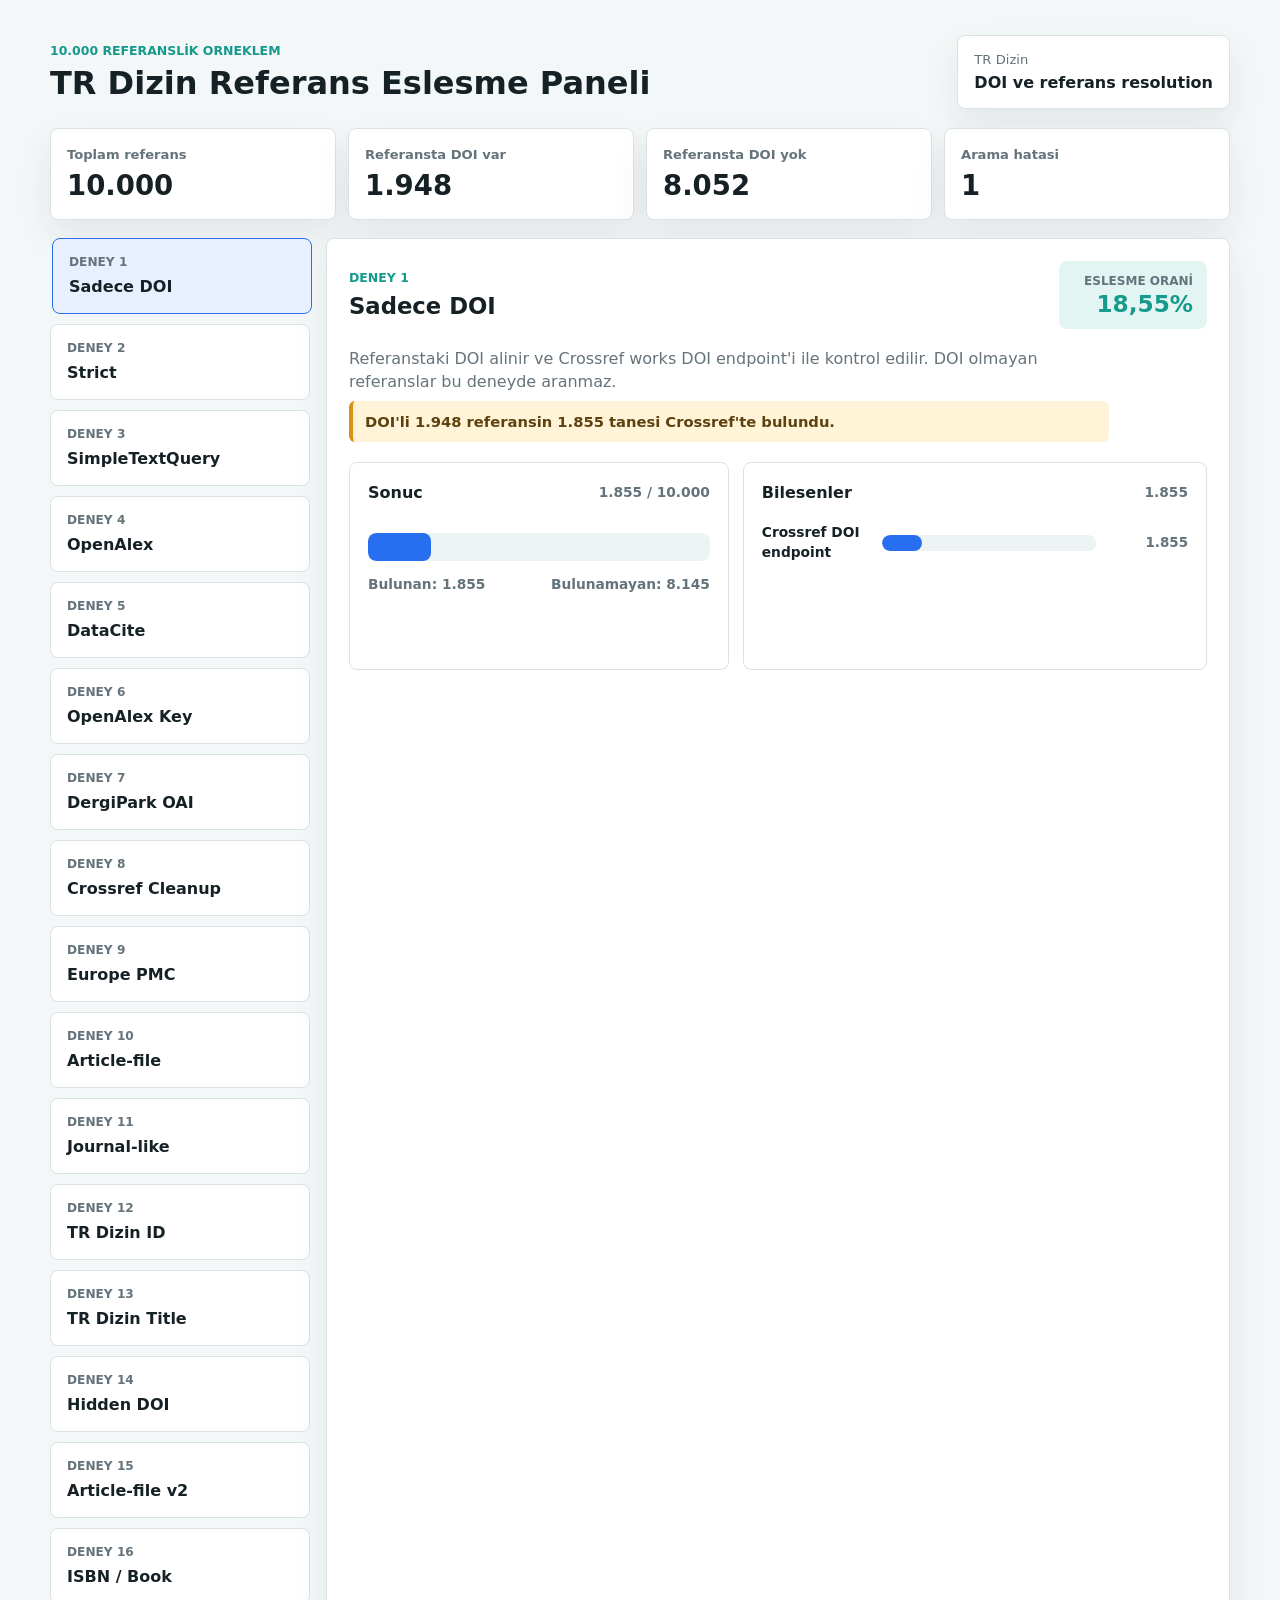
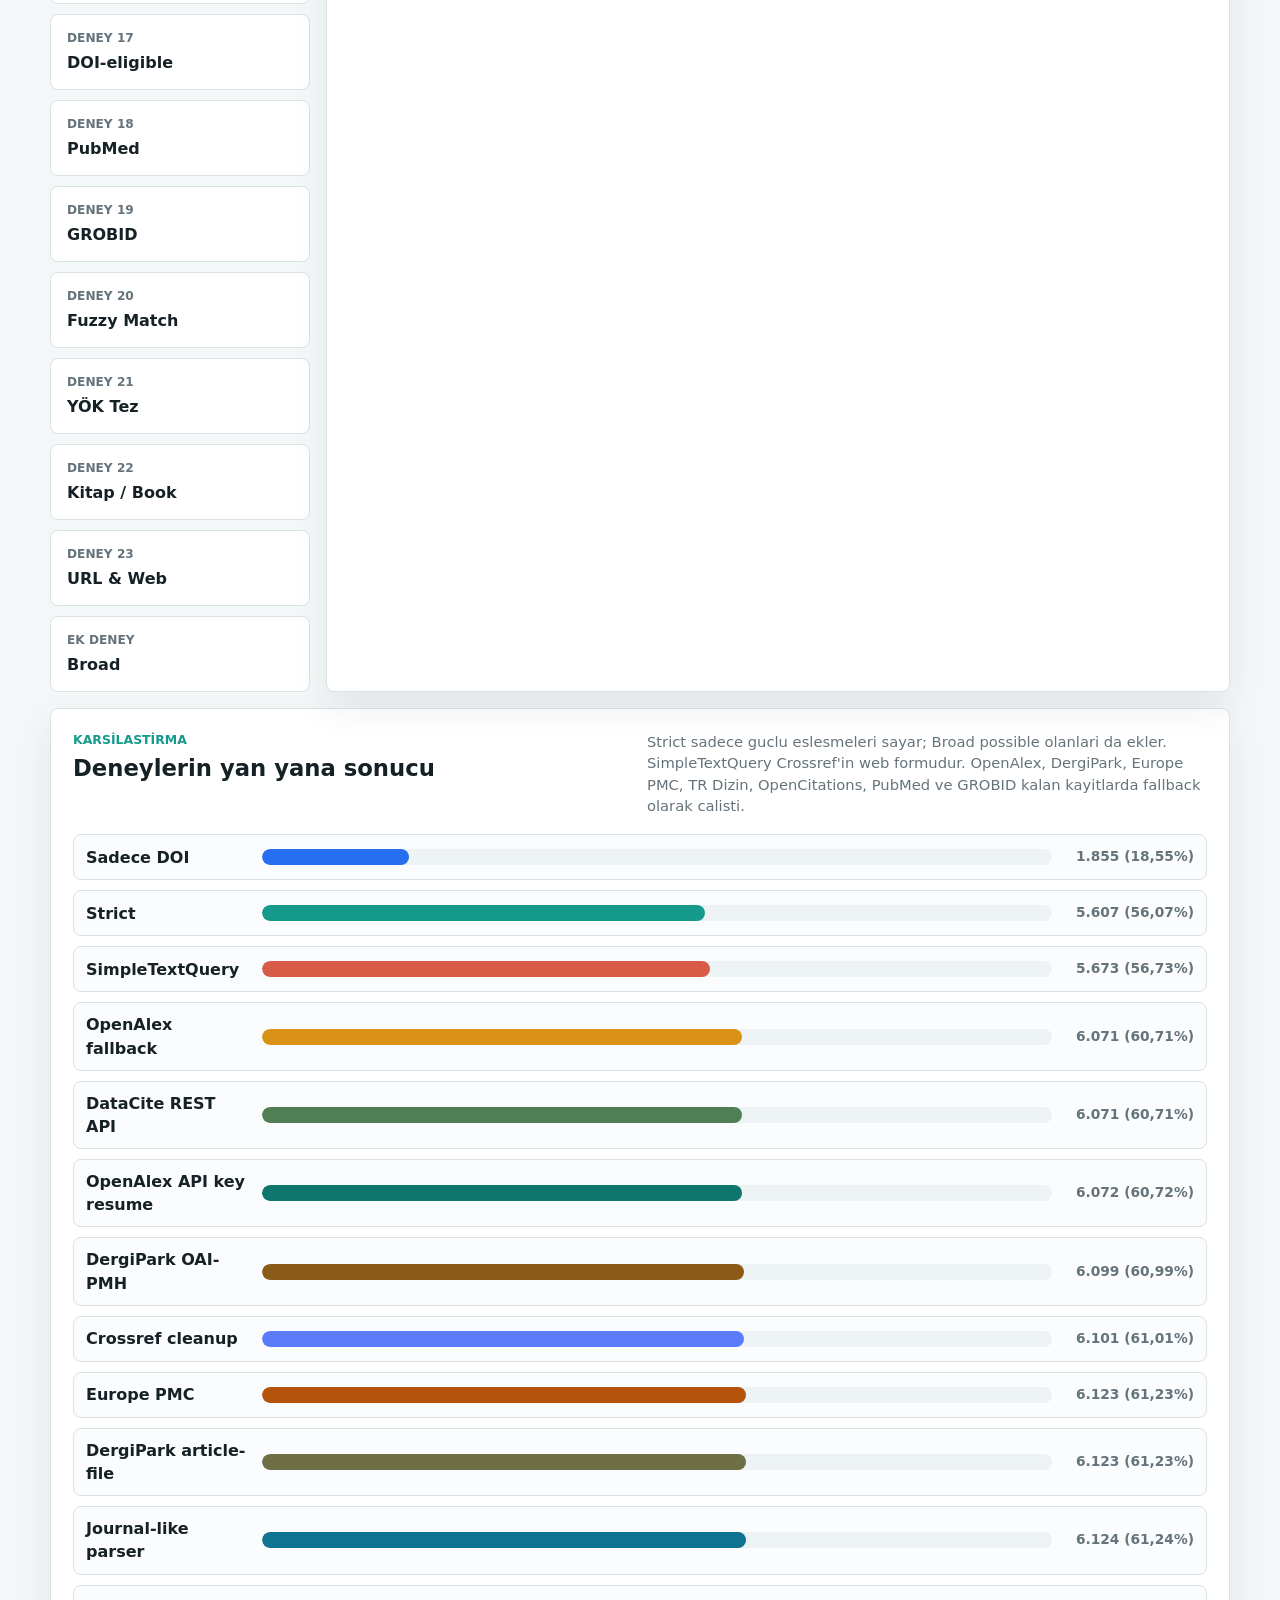
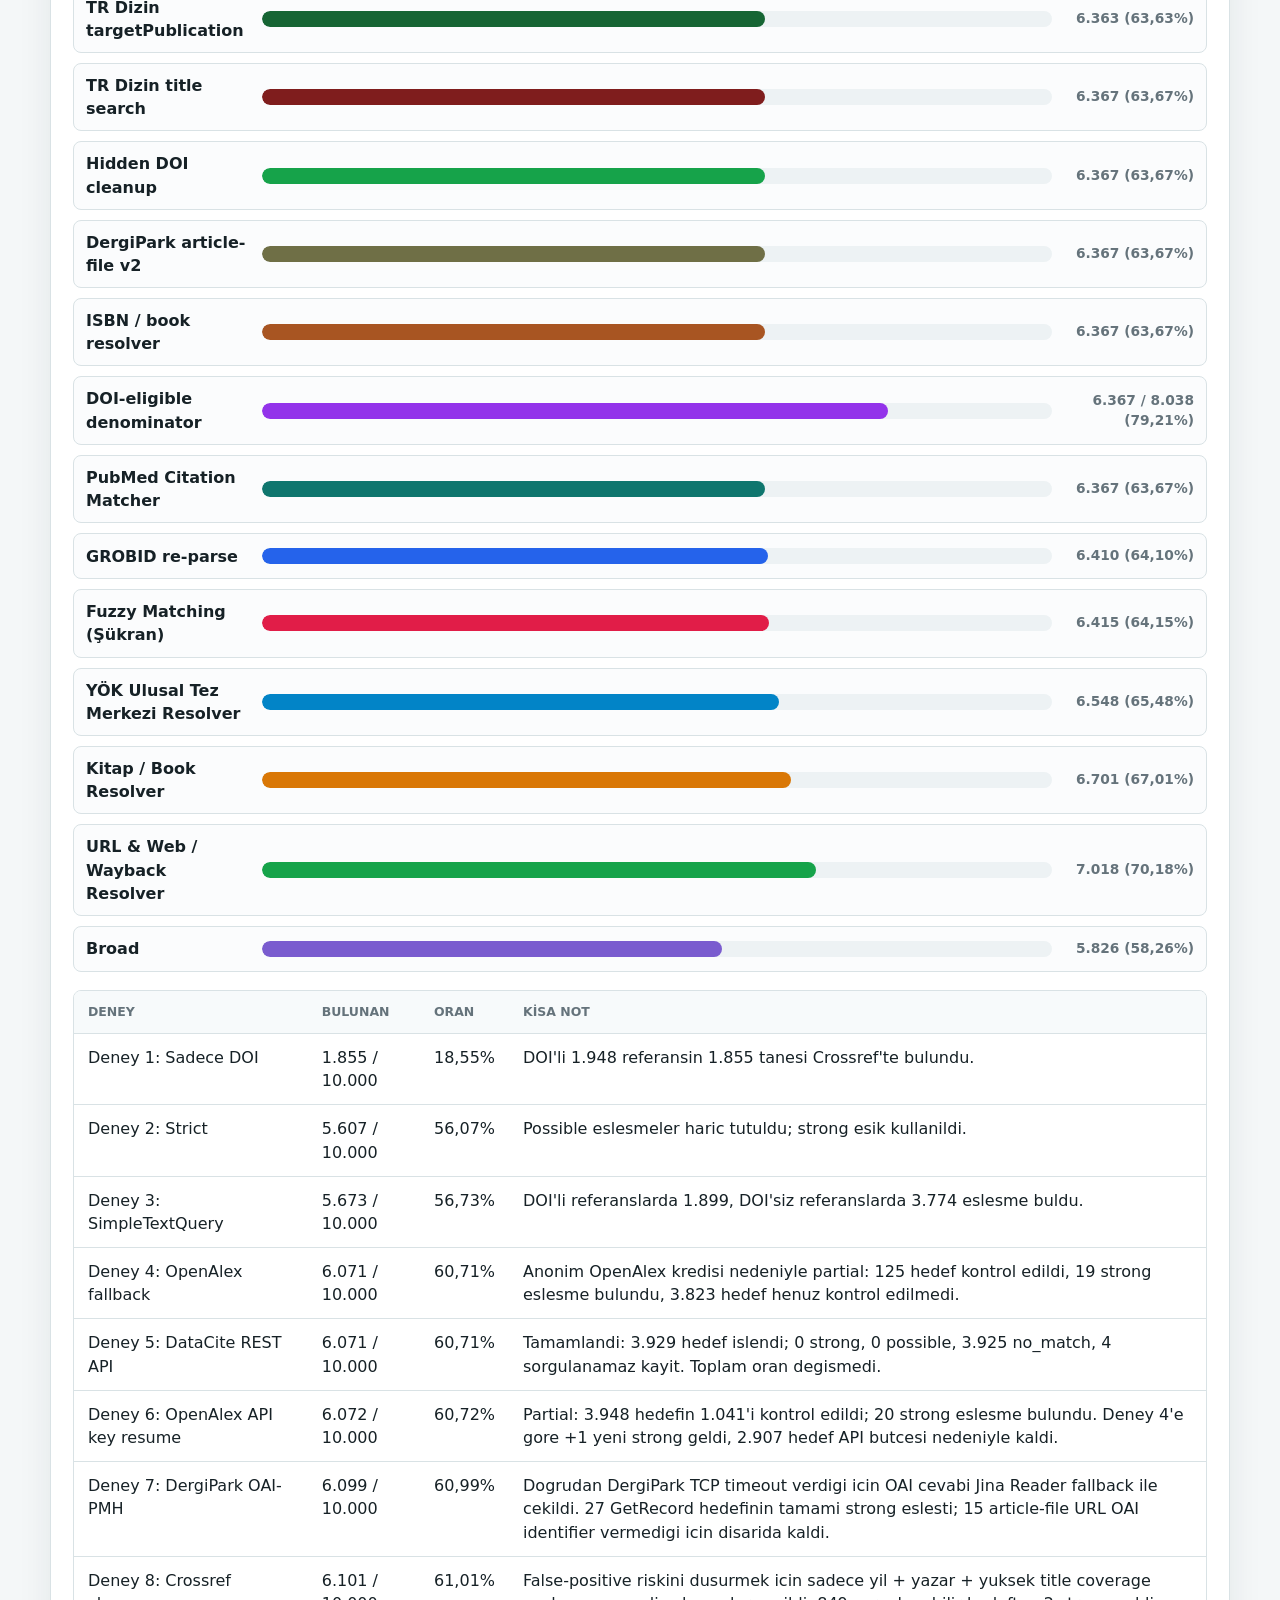
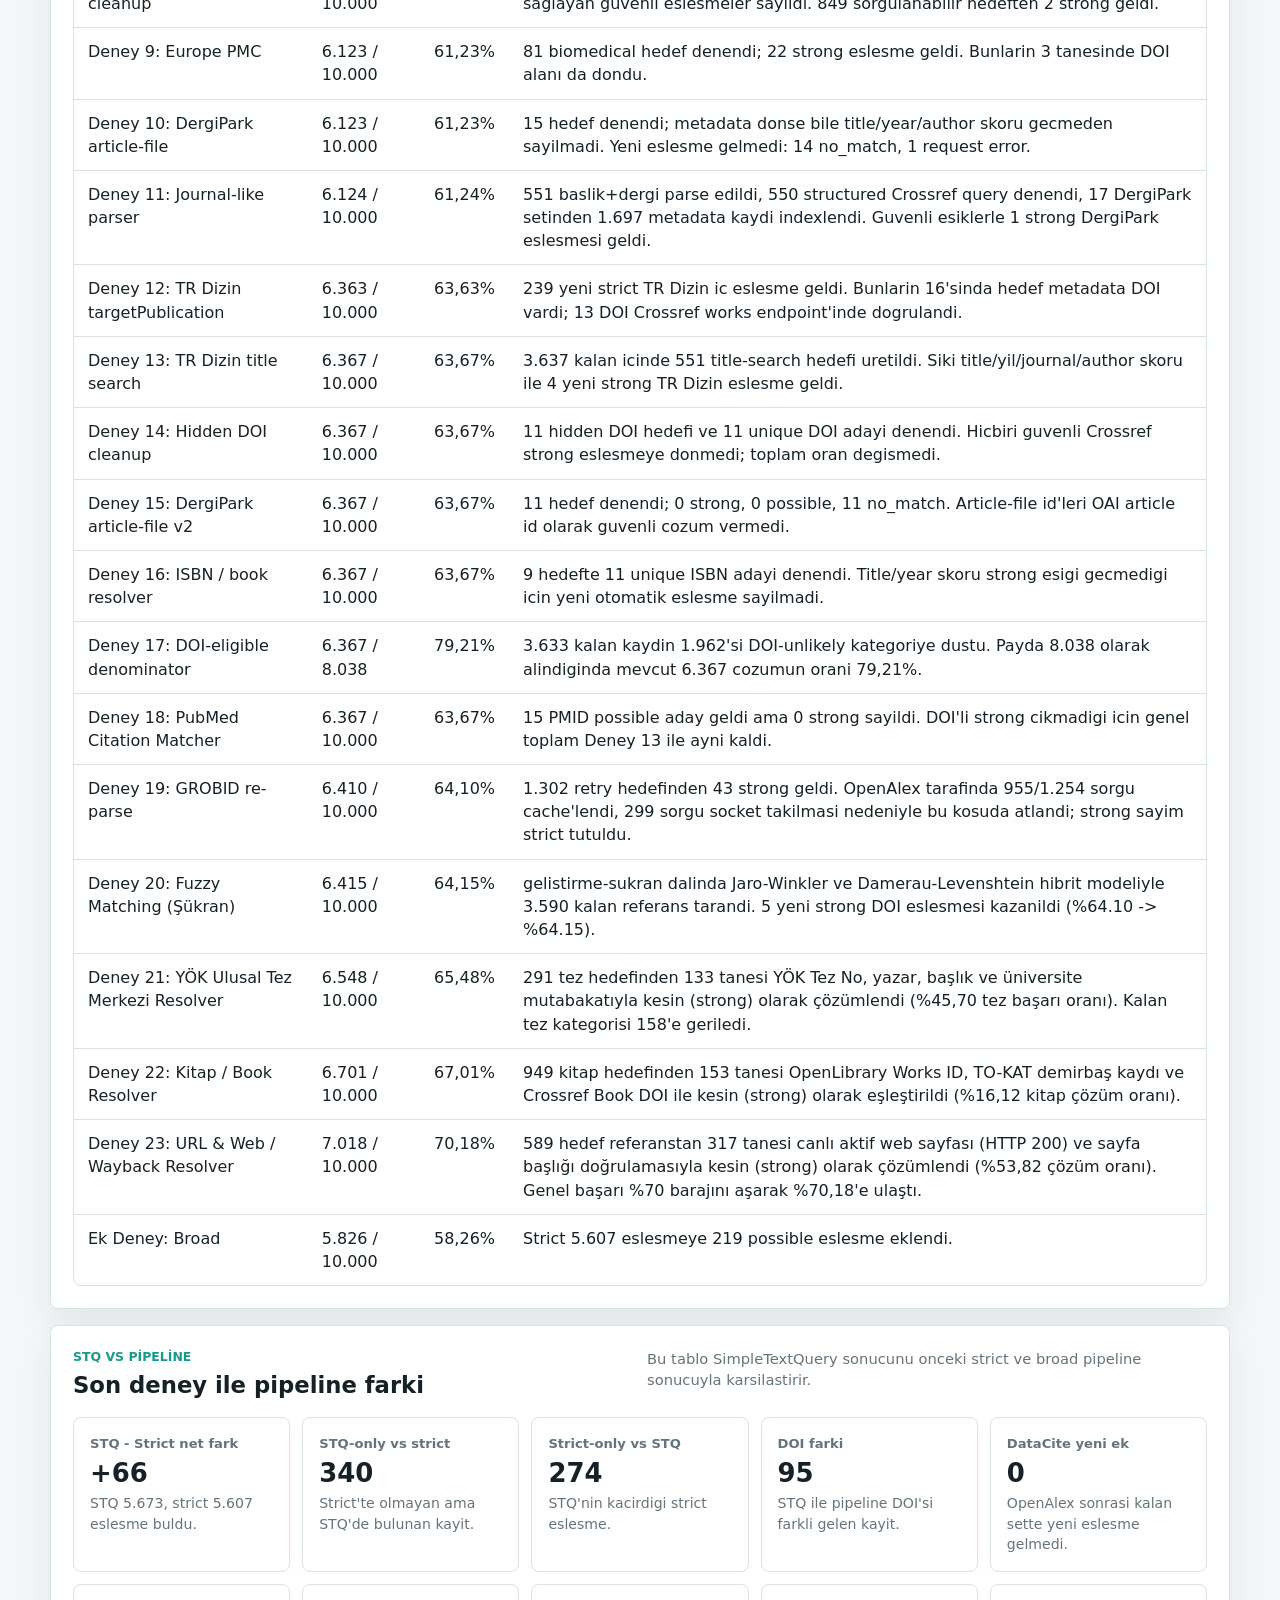
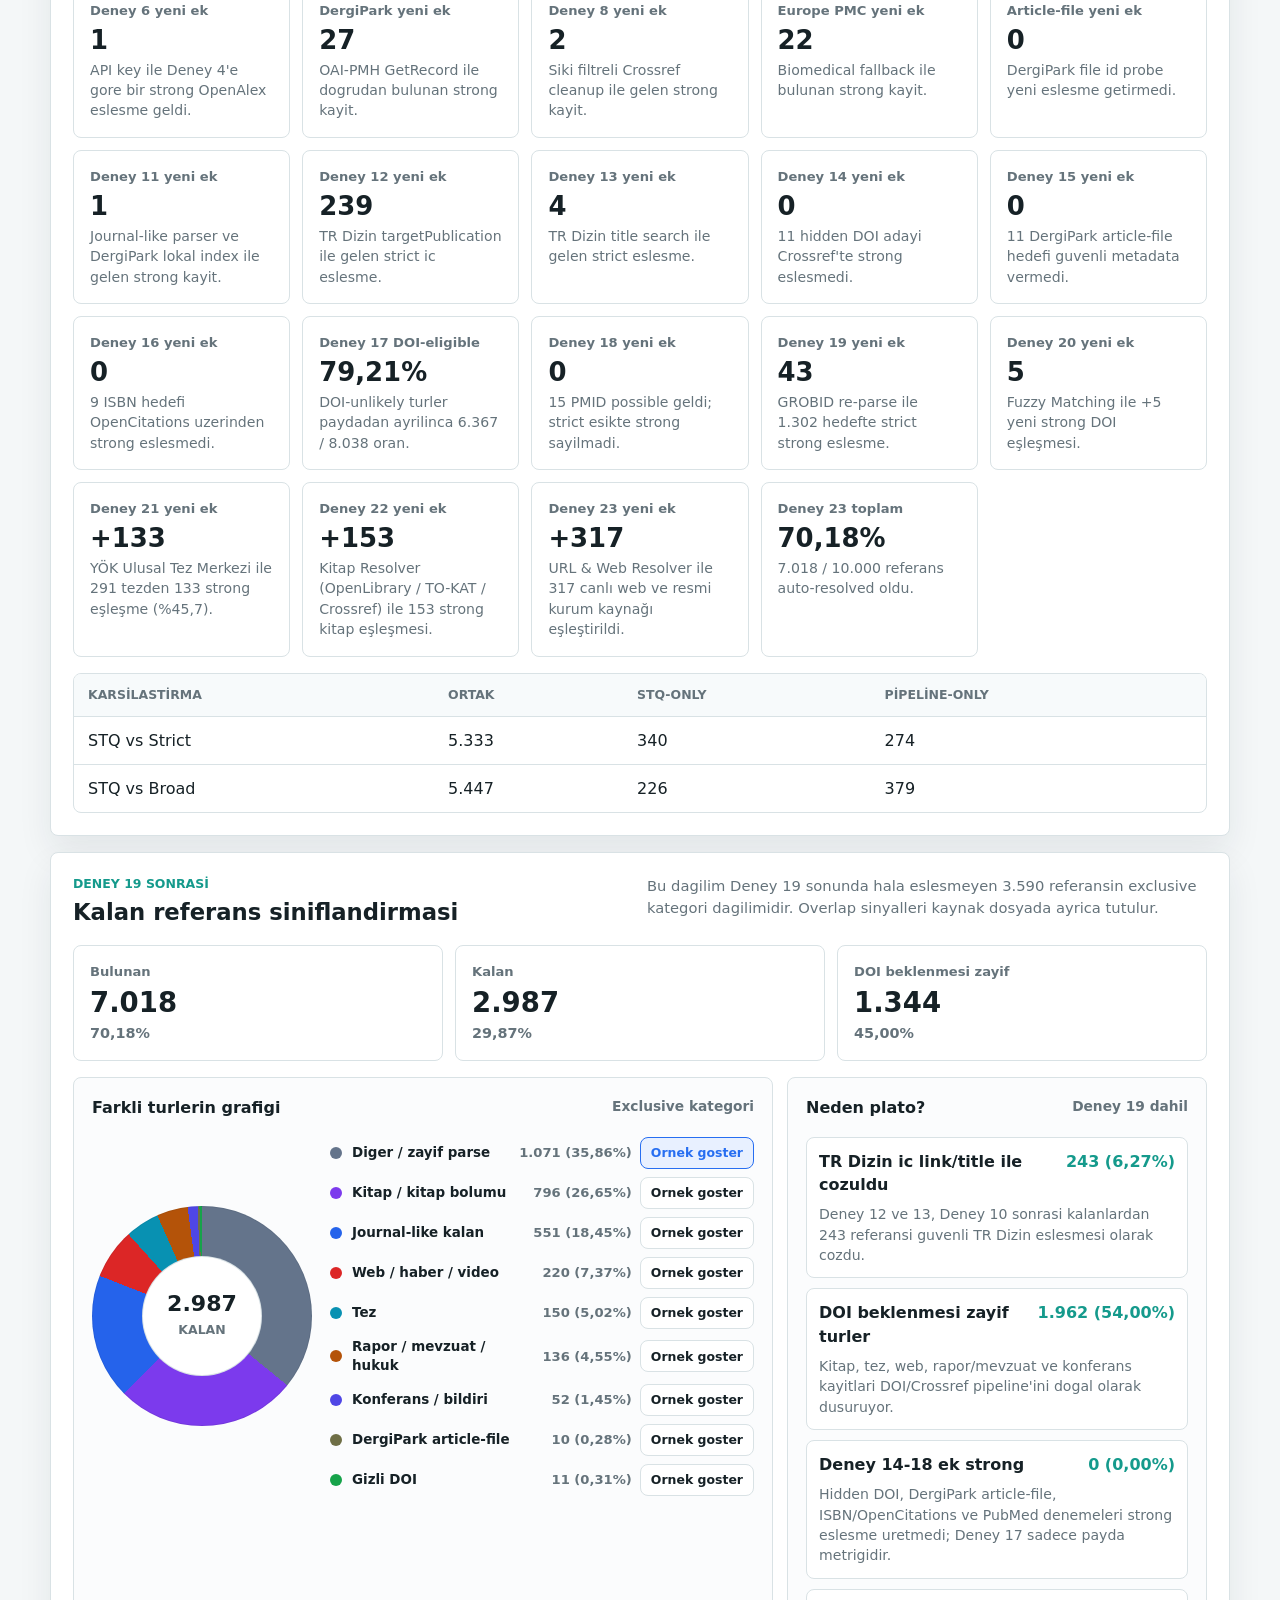
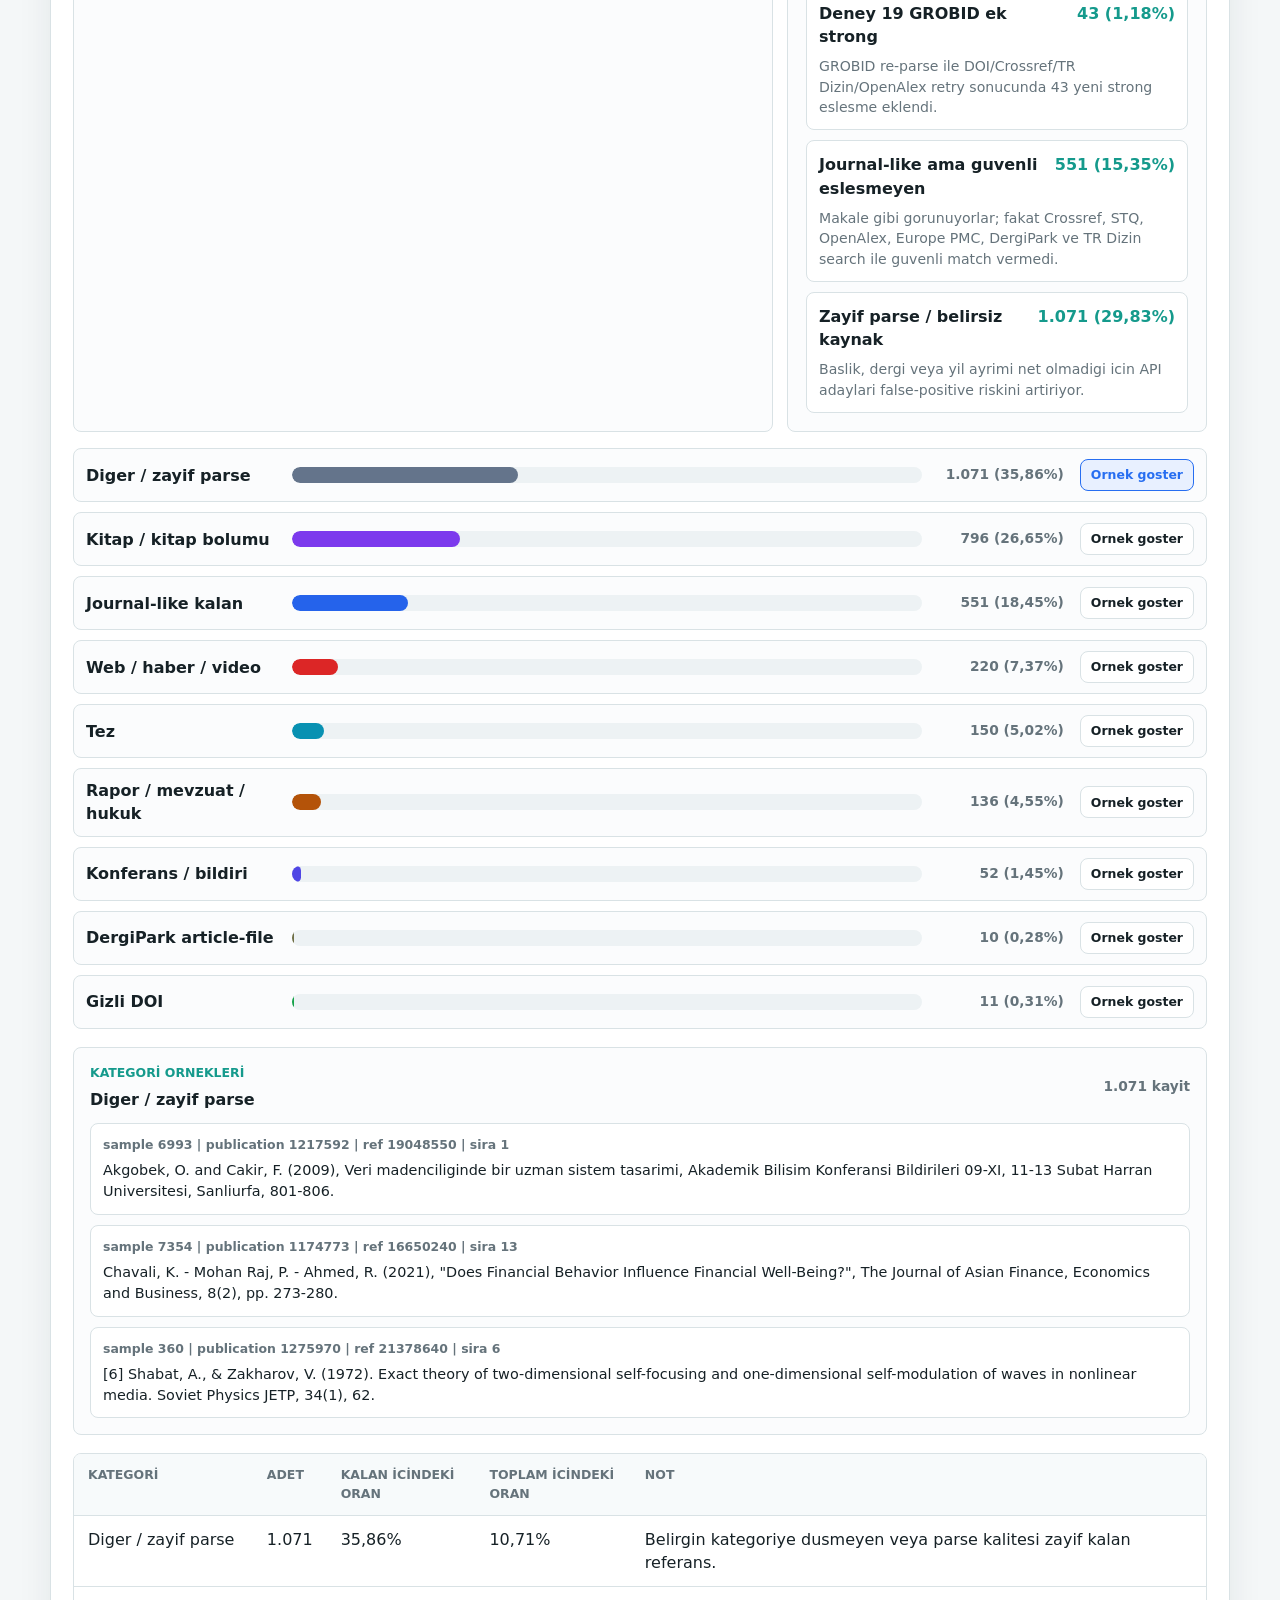
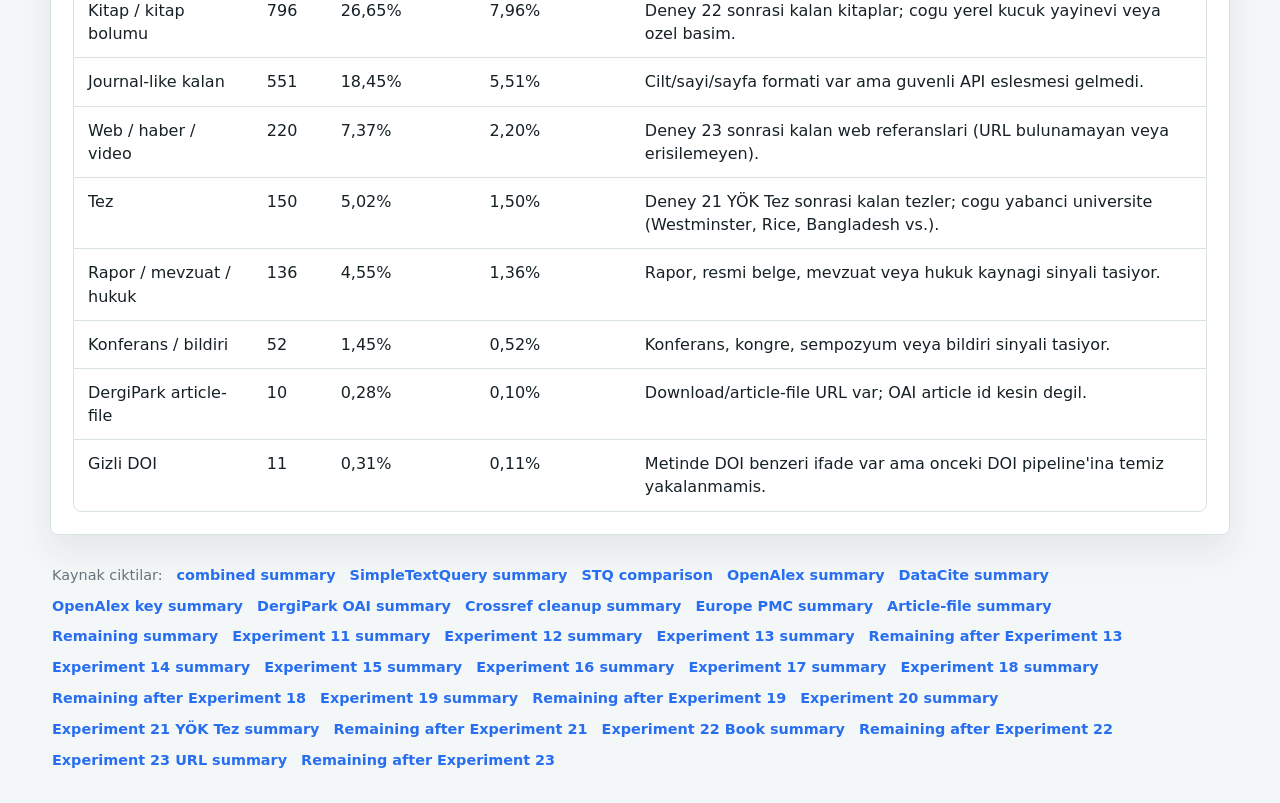
==== commit 084e153d: "feat(matching): implement Experiment 23 (URL & Web Resolver), reach 70.18% overall resolution rate" ====
--- a/crossref_stats_dashboard/index.html
+++ b/crossref_stats_dashboard/index.html
@@ -128,6 +128,10 @@
             <span>Deney 22</span>
             <strong>Kitap / Book</strong>
           </button>
+          <button class="experiment-button" type="button" data-experiment="url-web">
+            <span>Deney 23</span>
+            <strong>URL & Web</strong>
+          </button>
           <button class="experiment-button" type="button" data-experiment="broad">
             <span>Ek Deney</span>
             <strong>Broad</strong>
@@ -326,9 +330,14 @@
             <p>Kitap Resolver (OpenLibrary / TO-KAT / Crossref) ile 153 strong kitap eşleşmesi.</p>
           </article>
           <article class="delta-tile">
-            <span>Deney 22 toplam</span>
-            <strong>67,01%</strong>
-            <p>6.701 / 10.000 referans auto-resolved oldu.</p>
+            <span>Deney 23 yeni ek</span>
+            <strong>+317</strong>
+            <p>URL & Web Resolver ile 317 canlı web ve resmi kurum kaynağı eşleştirildi.</p>
+          </article>
+          <article class="delta-tile">
+            <span>Deney 23 toplam</span>
+            <strong>70,18%</strong>
+            <p>7.018 / 10.000 referans auto-resolved oldu.</p>
           </article>
         </div>
 
@@ -462,6 +471,8 @@
         <a href="../trdizin_crossref_doi_stats_10k/remaining_after_experiment21/remaining_after_experiment21_summary.json">Remaining after Experiment 21</a>
         <a href="../trdizin_crossref_doi_stats_10k/experiment22_books/book_summary.json">Experiment 22 Book summary</a>
         <a href="../trdizin_crossref_doi_stats_10k/remaining_after_experiment22/remaining_after_experiment22_summary.json">Remaining after Experiment 22</a>
+        <a href="../trdizin_crossref_doi_stats_10k/experiment23_url_web/url_summary.json">Experiment 23 URL summary</a>
+        <a href="../trdizin_crossref_doi_stats_10k/remaining_after_experiment23/remaining_after_experiment23_summary.json">Remaining after Experiment 23</a>
       </footer>
     </main>
 
